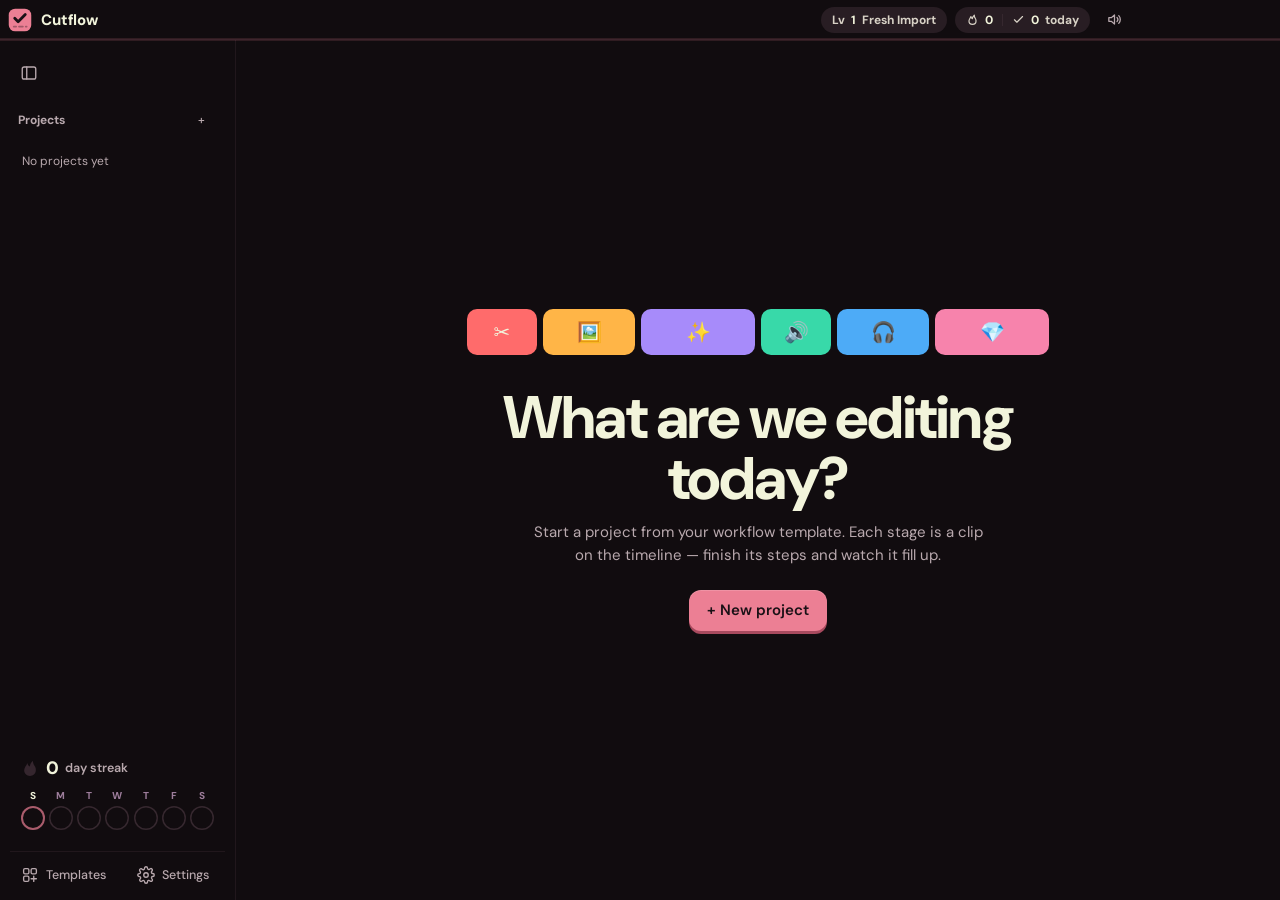
==== app/index.html @ 3b1a8acf "Cutflow web 0.12.0" ====
<!doctype html>
<html lang="en">
<head>
<meta charset="utf-8">
<meta name="viewport" content="width=device-width, initial-scale=1, viewport-fit=cover">
<title>Cutflow</title>
<!-- the web version (Add to Home Screen); harmless in the desktop app -->
<link rel="manifest" href="manifest.webmanifest">
<link rel="icon" type="image/png" href="icons/icon-192.png">
<link rel="apple-touch-icon" href="icons/apple-touch-icon.png">
<meta name="theme-color" content="#110c0f">
<meta name="mobile-web-app-capable" content="yes">
<meta name="apple-mobile-web-app-capable" content="yes">
<meta name="apple-mobile-web-app-status-bar-style" content="black-translucent">
<meta name="apple-mobile-web-app-title" content="Cutflow">
  <script type="module" crossorigin src="/app/assets/index-BPMOQAVR.js"></script>
  <link rel="stylesheet" crossorigin href="/app/assets/index--ABOQFDd.css">
</head>
<body class="ai-off">

<div id="app">
  <div id="xpTop" aria-hidden="true"><i id="lvlBar"></i></div>
  <div id="titlebar" data-tauri-drag-region>
    <button class="brand" id="brand" title="Home"><svg class="logo-svg" viewBox="0 0 64 64" aria-hidden="true"><rect x="2" y="2" width="60" height="60" rx="17" fill="#ec7f94"/><rect x="13" y="47" width="11" height="5" rx="2.5" fill="#1a1116" opacity=".35"/><rect x="27" y="47" width="15" height="5" rx="2.5" fill="#1a1116" opacity=".35"/><rect x="45" y="47" width="7" height="5" rx="2.5" fill="#1a1116" opacity=".35"/><path d="M18 27.5l9 9 19-19" fill="none" stroke="#1a1116" stroke-width="7.5" stroke-linecap="round" stroke-linejoin="round"/></svg><span class="brand-name">Cutflow</span></button>
    <div class="tb-stats" data-tauri-drag-region>
      <button class="ai-tag" id="aiTag" hidden></button>
      <button class="ai-start" id="aiStart" hidden title="Start Ollama on this computer"><svg class="gi" viewBox="0 0 24 24" aria-hidden="true"><path d="M7.5 5.5v13l10.5-6.5z"/></svg>Start</button>
      <button class="chip-stat" id="lvlChip" aria-haspopup="dialog" aria-expanded="false">Lv <b id="lvlNum">1</b> <span id="lvlName"></span></button>
      <button class="chip-stat" id="todayChip" aria-haspopup="dialog" aria-expanded="false" title="Your streak and today’s wins — click for the calendar"><span class="cs-i"><svg viewBox="0 0 24 24" aria-hidden="true"><path d="M12 21c-3.6 0-6.5-2.6-6.5-6.2 0-3.4 2.6-5.3 3.6-8.3.3 2.1 1.4 3.3 2.6 3.9.4-2.4 1.6-4.8 3.6-6.4-.2 3 1 4.9 2.2 6.6.9 1.3 1 2.6 1 4.2C18.5 18.4 15.6 21 12 21z"/></svg></span><b id="streakNum">0</b><span class="cs-sep"></span><span class="cs-i"><svg viewBox="0 0 24 24" aria-hidden="true"><path d="m4.5 12.5 4.5 4.5 10.5-10.5"/></svg></span><b id="todayNum">0</b> today</button>
      <button class="ghost iconbtn" id="soundBtn" title="Sound on/off"></button>
    </div>
    <div class="wc" hidden><button class="wc-b" data-wc="min" title="Minimize"><svg viewBox="0 0 10 10"><path d="M1 5h8"/></svg></button><button class="wc-b" data-wc="max" title="Maximize"><svg viewBox="0 0 10 10"><rect x="1.5" y="1.5" width="7" height="7"/></svg></button><button class="wc-b close" data-wc="close" title="Close"><svg viewBox="0 0 10 10"><path d="M1.5 1.5l7 7M8.5 1.5l-7 7"/></svg></button></div>
  </div>

  <div class="shell">
    <nav id="side">
      <div class="side-top">
        <button class="side-home" id="homeBtn" title="Home"><span class="si"><svg viewBox="0 0 24 24" aria-hidden="true"><path d="M3.5 10.5 12 3.5l8.5 7"/><path d="M5.5 9v10.5h13V9"/><path d="M10 19.5v-5.5h4v5.5"/></svg></span><span class="sl">Home</span></button>
        <button class="side-toggle" id="sideToggle" title="Collapse the sidebar (Ctrl+B)"><span class="si"><svg viewBox="0 0 24 24" aria-hidden="true"><rect x="3" y="4" width="18" height="16" rx="2.5"/><path d="M9 4v16"/></svg></span></button>
      </div>
      <div class="side-h"><span class="sl">Projects</span> <button class="ghost iconbtn" id="newProjBtn" title="New project (Ctrl+N)">+</button></div>
      <div id="projList"></div>
      <div id="streakBox"></div>
      <div class="side-foot">
        <button class="ghost" id="tplBtn" title="Templates"><span class="si"><svg viewBox="0 0 24 24" aria-hidden="true"><rect x="3.5" y="3.5" width="7" height="7" rx="1.8"/><rect x="13.5" y="3.5" width="7" height="7" rx="1.8"/><rect x="3.5" y="13.5" width="7" height="7" rx="1.8"/><path d="M17 13.5v7M13.5 17h7"/></svg></span><span class="sl">Templates</span></button>
        <button class="ghost" id="setBtn" title="Settings"><span class="si"><svg viewBox="0 0 24 24" aria-hidden="true"><circle cx="12" cy="12" r="3"/><path d="M19.4 15a1.6 1.6 0 0 0 .3 1.8l.1.1a2 2 0 1 1-2.8 2.8l-.1-.1a1.6 1.6 0 0 0-1.8-.3 1.6 1.6 0 0 0-1 1.5V21a2 2 0 1 1-4 0v-.1a1.6 1.6 0 0 0-1-1.5 1.6 1.6 0 0 0-1.8.3l-.1.1a2 2 0 1 1-2.8-2.8l.1-.1a1.6 1.6 0 0 0 .3-1.8 1.6 1.6 0 0 0-1.5-1H3a2 2 0 1 1 0-4h.1a1.6 1.6 0 0 0 1.5-1 1.6 1.6 0 0 0-.3-1.8l-.1-.1a2 2 0 1 1 2.8-2.8l.1.1a1.6 1.6 0 0 0 1.8.3H9a1.6 1.6 0 0 0 1-1.5V3a2 2 0 1 1 4 0v.1a1.6 1.6 0 0 0 1 1.5 1.6 1.6 0 0 0 1.8-.3l.1-.1a2 2 0 1 1 2.8 2.8l-.1.1a1.6 1.6 0 0 0-.3 1.8V9a1.6 1.6 0 0 0 1.5 1H21a2 2 0 1 1 0 4h-.1a1.6 1.6 0 0 0-1.5 1z"/></svg></span><span class="sl">Settings</span></button>
      </div>
    </nav>

    <main id="main">
      <section id="welcome" hidden>
        <div class="welcome-clips" id="welcomeClips"></div>
        <h1>What are we editing today?</h1>
        <p>Start a project from your workflow template. Each stage is a clip on the timeline — finish its steps and watch it fill up.</p>
        <div><button class="primary big-done" id="welcomeNew">+ New project</button></div>
      </section>

      <section id="home" hidden></section>

      <section id="project" hidden>
        <div class="p-head">
          <button id="pEmoji" title="Change icon"></button>
          <div class="p-titles">
            <h1 id="pTitle" contenteditable="true" spellcheck="false" title="Click to rename"></h1>
            <button id="pClient" class="p-client" title="Client — click to change"></button>
          </div>
          <span class="p-pct" id="pPct"></span>
          <button class="deadline" id="pDeadline" title="Deadline — click to change" aria-haspopup="dialog"></button>
          <span class="spacer"></span>
          <button id="miniBtn" data-desktop title="Float a small always-on-top widget over your editor (Ctrl+Shift+M)"><svg class="gi" viewBox="0 0 24 24" aria-hidden="true"><rect x="3.5" y="8" width="12.5" height="12.5" rx="2.2"/><path d="M8 4h10a2 2 0 0 1 2 2v10"/></svg>Mini mode</button>
          <button id="headToggle" class="ghost iconbtn" title="Collapse the header (Ctrl+Shift+B)"><svg viewBox="0 0 24 24" aria-hidden="true"><path d="M6 15l6-6 6 6"/></svg></button>
          <button id="pMenuBtn" class="ghost iconbtn" title="Project options" aria-label="Project options" aria-haspopup="menu"><svg class="gi" viewBox="0 0 24 24" aria-hidden="true"><circle class="dot" cx="5.5" cy="12" r="1.6"/><circle class="dot" cx="12" cy="12" r="1.6"/><circle class="dot" cx="18.5" cy="12" r="1.6"/></svg></button>
        </div>

        <div class="track-wrap"><div class="track" id="track"></div></div>

        <div class="tabs">
          <button class="tab" data-view="pipeline">Pipeline</button>
          <button class="tab" data-view="revisions">Revisions <span class="badge" id="revBadge">0</span></button>
          <span class="tab-ink" id="tabInk"></span>
        </div>

        <div class="p-body">
          <div class="p-left" id="pLeft">
            <div id="pipelineView"></div>

            <!-- Revisions is its own page: the video + timeline card on the left (the #player card
                 from the right column joins it via CSS grid), the notes card on the right. -->
            <!-- Revisions page. Grid areas (styles.css): head / timeline / notes, and the #player card from the
                 right column joins on the left once a video is loaded. -->
            <div id="revisionsView" hidden>
              <div class="rv-empty card" id="revEmpty" hidden>
                <div class="big">🎯</div>
                <p data-i18n="revEmpty"><b>No revision notes yet.</b><br>When feedback arrives, load the review text — or drop the .txt anywhere on this window.</p>
                <div class="row" style="justify-content:center"><button class="primary" id="revEmptyLoad">Load a review</button><button class="ghost" data-act="video"><svg class="ico" viewBox="0 0 24 24" aria-hidden="true"><path d="M12 15.5V4M7.5 8.5 12 4l4.5 4.5"/><path d="M4.5 14.5v3.5a2 2 0 0 0 2 2h11a2 2 0 0 0 2-2v-3.5"/></svg> Load the video</button></div>
              </div>

                            <header class="rv-head" id="revHead">
                <button class="rv-pick" id="reviewSel" title="Switch between review rounds" aria-haspopup="menu"></button>
                <button class="ghost" id="loadReviewBtn"><svg class="ico" viewBox="0 0 24 24" aria-hidden="true"><path d="M12 15.5V4M7.5 8.5 12 4l4.5 4.5"/><path d="M4.5 14.5v3.5a2 2 0 0 0 2 2h11a2 2 0 0 0 2-2v-3.5"/></svg><span class="lbl">Load review</span></button>
                <button class="ghost" id="dataBtn" aria-haspopup="menu" title="Export"><svg class="ico ex-ico" viewBox="0 0 24 24" aria-hidden="true"><path d="M12 14V3.5M8 7.5l4-4 4 4"/><path d="M8.5 10.5h-2a2 2 0 0 0-2 2v6a2 2 0 0 0 2 2h11a2 2 0 0 0 2-2v-6a2 2 0 0 0-2-2h-2"/></svg><span class="lbl">Export</span> <svg class="chev" viewBox="0 0 12 8" aria-hidden="true"><path d="M1 1.5l5 5 5-5"/></svg></button>
                <span class="spacer"></span>
                <div id="catProgress"></div>
                <span id="progText"></span>
                <button class="pr-chip" id="prChip" hidden></button>
                <button class="ghost" id="revVideoBtn" data-act="video" data-desktop title="Load video"><svg class="ico" viewBox="0 0 24 24" aria-hidden="true"><rect x="3.5" y="5.5" width="17" height="13" rx="2.5"/><path d="M10.5 9.5v5l4-2.5z"/></svg><span class="lbl">Load video</span></button>
              </header>

              <section class="rev-tl" id="revTl">
                <div class="timeline" id="timeline"><div class="tl-inner" id="tlInner"></div></div>
                <div class="row rangebar">
                  <span class="rb-label">IN</span><input id="inInput" class="tc" placeholder="start" title="In point — press I while watching, or type mm:ss">
                  <span class="rb-label">OUT</span><input id="outInput" class="tc" placeholder="end" title="Out point — press O while watching, or type mm:ss">
                  <span id="rangeStats"></span>
                  <button id="playRange" class="ghost"><svg class="gi" viewBox="0 0 24 24" aria-hidden="true"><path d="M7.5 5.5v13l10.5-6.5z"/></svg>Play In to Out</button>
                  <button id="copyRange" class="ghost">Copy section</button>
                  <button id="clearRange" class="ghost"><svg class="gi" viewBox="0 0 24 24" aria-hidden="true"><path d="M6.5 6.5l11 11M17.5 6.5l-11 11"/></svg>Clear</button>
                  <span class="spacer"></span><span id="videoTotal"></span>
                </div>
              </section>

              <section class="rev-notes" id="revMain">
                <div class="row toolbar">
                  <button class="ghost iconbtn" id="qBtn" title="Search (/)"><svg class="ico" viewBox="0 0 24 24" aria-hidden="true"><circle cx="11" cy="11" r="6.5"/><path d="M16 16l4.5 4.5"/></svg></button><input id="q" type="search" placeholder="Search   /" autocomplete="off">
                  <div class="seg" id="status"><button data-v="all">All</button><button data-v="todo">To do</button><button data-v="done">Done</button></div>
                  <div class="chip-scroll"><div class="row" id="catChips"></div><div class="row" id="tagChips"></div></div>
                  <button class="ghost iconbtn" id="filterBtn" title="Filter by category or tag" aria-haspopup="menu"><svg class="ico" viewBox="0 0 24 24" aria-hidden="true"><path d="M4 5.5h16l-6 7.5v5.5l-4 1.5v-7z"/></svg><span class="fb-n" hidden></span></button>
                  <button id="clearFilters" class="ghost" hidden>Clear filters</button>
                  <span class="spacer"></span>
                  <label class="toggle" title="Show all-caps notes in sentence case (the saved text is not changed)" aria-label="Show all-caps notes in sentence case (the saved text is not changed)"><input type="checkbox" id="readable"> Aa</label>
                  <button class="ghost iconbtn" id="revKeys" title="Keyboard: j / k move · x done · Enter play · e edit · m comment · n new note · / search · I / O mark In and Out · Shift+X clear">?</button>
                  <button id="addBtn" class="primary" title="New note (n) — at the video's current moment">+<span class="lbl"> Note</span></button>
                </div>
                <div id="list"></div>
              </section>
            </div>
          </div>

          <div class="split" id="split" role="separator" aria-orientation="vertical" title="Drag to resize · double-click to reset"></div>

          <aside class="p-right">
            <div class="card focus-card" id="focusCard">
              <div class="now" id="nowCard"></div>
              <div class="timer" id="timerCard">
                <div class="t-ring">
                  <svg viewBox="0 0 120 120"><circle class="bg" cx="60" cy="60" r="50"/><circle class="fg" id="tArc" cx="60" cy="60" r="50"/></svg>
                </div>
                <div class="t-info"><span id="tNum">25:00</span><small id="tLabel">Focus sprint</small></div>
                <button id="tGo"><svg class="gi" viewBox="0 0 24 24" aria-hidden="true"><path d="M7.5 5.5v13l10.5-6.5z"/></svg>Start</button>
                <button class="ghost iconbtn" id="tReset" title="Stop and reset" aria-label="Stop and reset"><svg class="gi" viewBox="0 0 24 24" aria-hidden="true"><path d="M4.5 12a7.5 7.5 0 1 0 2.2-5.3"/><path d="M4.5 4.5v4h4"/></svg></button>
                <div class="presets" id="tPresets"></div>
              </div>
            </div>

            <div class="card" id="player" data-desktop>
              <div class="player-empty" id="playerEmpty">
                <div class="big upl"><svg class="ico" viewBox="0 0 24 24" aria-hidden="true"><path d="M12 15.5V4M7.5 8.5 12 4l4.5 4.5"/><path d="M4.5 14.5v3.5a2 2 0 0 0 2 2h11a2 2 0 0 0 2-2v-3.5"/></svg></div>
                <div style="margin:4px 0 10px">Load this project's video to jump to timestamps and add notes while watching.</div>
                <button id="videoBtn">Load video</button>
              </div>
              <video id="video" controls preload="metadata" hidden></video>
              <iframe id="driveFrame" hidden allow="autoplay; fullscreen"></iframe>
              <div id="playerStatus"></div>
              <div class="row" id="playerBar" hidden style="margin-top:8px">
                <span id="curTime">00:00</span>
                <span class="muted small" id="videoName" style="overflow:hidden;text-overflow:ellipsis;white-space:nowrap;max-width:40%"></span>
                <span class="spacer"></span>
                
                <button id="videoMenu" class="ghost iconbtn" title="Change or close video" aria-label="Change or close video"><svg class="gi" viewBox="0 0 24 24" aria-hidden="true"><circle class="dot" cx="5.5" cy="12" r="1.6"/><circle class="dot" cx="12" cy="12" r="1.6"/><circle class="dot" cx="18.5" cy="12" r="1.6"/></svg></button>
              </div>
            </div>

            <div class="card parking">
              <div class="card-h" title="Park a stray idea here, then get back to work">🅿️ Parking lot</div>
              <textarea id="parking" placeholder="Park a stray idea here — that transition, the sound to find later…"></textarea>
            </div>
          </aside>
        </div>
      </section>
    </main>
  </div>

  <!-- phones: the main places sit under the thumb -->
  <nav id="phoneNav" aria-label="Main">
    <button id="phoneHome"><svg viewBox="0 0 24 24" aria-hidden="true"><path d="M3.5 10.5 12 3.5l8.5 7"/><path d="M5.5 9v10.5h13V9"/><path d="M10 19.5v-5.5h4v5.5"/></svg><span>Home</span></button>
    <button id="phoneProjects" aria-expanded="false"><svg viewBox="0 0 24 24" aria-hidden="true"><path d="M3.5 7.5a2 2 0 0 1 2-2h4l2 2h7a2 2 0 0 1 2 2v8a2 2 0 0 1-2 2h-13a2 2 0 0 1-2-2z"/></svg><span>Projects</span></button>
    <button id="phoneNew" title="New project"><svg viewBox="0 0 24 24" aria-hidden="true"><path d="M12 5v14M5 12h14"/></svg></button>
    <button id="phoneTpl"><svg viewBox="0 0 24 24" aria-hidden="true"><rect x="3.5" y="3.5" width="7" height="7" rx="1.8"/><rect x="13.5" y="3.5" width="7" height="7" rx="1.8"/><rect x="3.5" y="13.5" width="7" height="7" rx="1.8"/><path d="M17 13.5v7M13.5 17h7"/></svg><span>Templates</span></button>
    <button id="phoneSettings"><svg viewBox="0 0 24 24" aria-hidden="true"><circle cx="12" cy="12" r="3"/><path d="M12 2.5v3M12 18.5v3M4.6 4.6l2.1 2.1M17.3 17.3l2.1 2.1M2.5 12h3M18.5 12h3M4.6 19.4l2.1-2.1M17.3 6.7l2.1-2.1"/></svg><span>Settings</span></button>
  </nav>
</div>

<!-- floating widget -->
<div id="mini">
  <div class="mini-bar" data-tauri-drag-region><span id="miniStage" data-tauri-drag-region></span><div class="wc" hidden><button class="wc-b" data-wc="min" title="Minimize"><svg viewBox="0 0 10 10"><path d="M1 5h8"/></svg></button><button class="wc-b close" data-wc="close" title="Close"><svg viewBox="0 0 10 10"><path d="M1.5 1.5l7 7M8.5 1.5l-7 7"/></svg></button></div></div>
  <div class="mini-body">
    <div class="mini-task" id="miniTask"></div>
    <div class="mini-prog" id="miniProg"></div>
    <div class="row">
      <button class="primary" id="miniDone"><svg class="gi" viewBox="0 0 24 24" aria-hidden="true"><path d="M5 12.5l4.5 4.5L19 7.5"/></svg>Done</button>
      <button id="miniTimer"><svg class="gi" viewBox="0 0 24 24" aria-hidden="true"><path d="M7.5 5.5v13l10.5-6.5z"/></svg>25:00</button>
      <span class="spacer"></span>
      <button class="ghost iconbtn" id="miniNext" title="Show another step" aria-label="Show another step"><svg class="gi" viewBox="0 0 24 24" aria-hidden="true"><path d="M19.5 12a7.5 7.5 0 1 1-2.2-5.3"/><path d="M19.5 4.5v4h-4"/></svg></button>
      <button class="ghost iconbtn" id="miniExpand" title="Back to the full window" aria-label="Back to the full window"><svg class="gi" viewBox="0 0 24 24" aria-hidden="true"><path d="M14 4.5h5.5V10M10 19.5H4.5V14M19.5 4.5l-6 6M4.5 19.5l6-6"/></svg></button>
    </div>
  </div>
</div>

<canvas id="fx"></canvas>
<div id="toasts"></div>
<div id="celebrate" hidden><div class="cel-card"><div class="cel-emoji"></div><div class="cel-title"></div><div class="cel-sub"></div></div></div>

<!-- "are you sure?" (ui/confirm.ts) -->
<dialog id="confirmDlg" style="width:min(440px,94vw)">
  <h2 id="cfTitle"></h2>
  <p id="cfBody"></p>
  <div class="row cf-btns"><span class="spacer"></span><button class="ghost" id="cfCancel">Cancel</button><button id="cfOk"></button></div>
</dialog>

<!-- new project -->
<dialog id="newDlg">
  <form method="dialog" id="newForm">
    <h2>New project</h2>
    <div class="row" style="align-items:flex-end;flex-wrap:nowrap;margin-bottom:6px">
      <button type="button" id="newEmoji" style="font-size:26px;width:54px;height:46px;justify-content:center;padding:0">🎬</button>
      <label class="field" style="flex:1;margin:0">Name<input name="title" placeholder="e.g. Lucky ep. 4" autocomplete="off" required></label>
      <label class="field" style="margin:0">Deadline (optional)<input name="deadline" type="date"></label>
    </div>
    <label class="field" style="margin:10px 0 0">Client (optional)<input name="client" list="clientList" placeholder="Who is this for? Projects are grouped by client" autocomplete="off"></label>
    <div class="row" style="margin:20px 0 8px"><h3 style="margin:0">Start from a template</h3><span class="spacer"></span><button type="button" class="ai-btn small" id="newAi">✨ Draft with AI</button></div>
    <div class="tpl-pick" id="newTpls"></div>
    <div class="dlg-actions">
      <button value="cancel" formnovalidate>Cancel</button>
      <button value="ok" class="primary">Create project</button>
    </div>
  </form>
</dialog>

<!-- emoji picker -->
<dialog id="emojiDlg" style="width:min(420px,94vw)">
  <h2>Pick an icon</h2>
  <div class="emoji-grid" id="emojiGrid"></div>
</dialog>

<!-- stage editor (project pipeline or template) -->
<dialog id="stagesDlg" style="width:min(760px,96vw)">
  <h2 id="seTitle">Edit pipeline</h2>
  <label class="field" id="seNameWrap">Template name<input id="seName" autocomplete="off"></label>
  <p class="muted small" data-i18n="seHelp">One step per line. <b>Review categories</b> link revision notes to a stage (e.g. <i>Animation</i> notes show up under Animations).</p>
  <div class="se-list" id="seList"></div>
  <div class="dlg-actions">
    <button id="seAdd">+ Add stage</button>
    <span class="spacer"></span>
    <button id="seCancel">Cancel</button>
    <button id="seSave" class="primary">Save</button>
  </div>
</dialog>

<!-- templates -->
<dialog id="tplDlg">
  <h2>Templates</h2>
  <p class="muted">Your workflow as reusable stages. New projects start from one of these.</p>
  <div id="tplList"></div>
  <div class="dlg-actions">
    <button id="tplNew">+ New template</button>
    <button id="tplAi" class="ai-btn">✨ Draft with AI</button>
    <span class="spacer"></span>
    <button id="tplClose" class="primary">Done</button>
  </div>
</dialog>

<!-- settings -->
<dialog id="setDlg">
  <div class="set-top"><h2><span class="si"><svg viewBox="0 0 24 24" aria-hidden="true"><circle cx="12" cy="12" r="3"/><path d="M19.4 15a1.6 1.6 0 0 0 .3 1.8l.1.1a2 2 0 1 1-2.8 2.8l-.1-.1a1.6 1.6 0 0 0-1.8-.3 1.6 1.6 0 0 0-1 1.5V21a2 2 0 1 1-4 0v-.1a1.6 1.6 0 0 0-1-1.5 1.6 1.6 0 0 0-1.8.3l-.1.1a2 2 0 1 1-2.8-2.8l.1-.1a1.6 1.6 0 0 0 .3-1.8 1.6 1.6 0 0 0-1.5-1H3a2 2 0 1 1 0-4h.1a1.6 1.6 0 0 0 1.5-1 1.6 1.6 0 0 0-.3-1.8l-.1-.1a2 2 0 1 1 2.8-2.8l.1.1a1.6 1.6 0 0 0 1.8.3H9a1.6 1.6 0 0 0 1-1.5V3a2 2 0 1 1 4 0v.1a1.6 1.6 0 0 0 1 1.5 1.6 1.6 0 0 0 1.8-.3l.1-.1a2 2 0 1 1 2.8 2.8l-.1.1a1.6 1.6 0 0 0-.3 1.8V9a1.6 1.6 0 0 0 1.5 1H21a2 2 0 1 1 0 4h-.1a1.6 1.6 0 0 0-1.5 1z"/></svg></span>Settings</h2><input id="setSearch" type="search" placeholder="Search settings" autocomplete="off" spellcheck="false"></div>

  <div class="set-cols">
  <div class="set-col">
  <section class="set-sec">
    <h3>Language</h3>
    <div class="set-card">
      <div class="set-row"><span class="set-i"><svg viewBox="0 0 24 24" aria-hidden="true"><circle cx="12" cy="12" r="9"/><path d="M3 12h18M12 3c2.5 2.7 3.8 5.7 3.8 9s-1.3 6.3-3.8 9c-2.5-2.7-3.8-5.7-3.8-9S9.5 5.7 12 3z"/></svg></span><div class="lbl"><b>Language</b><span>Automatic follows this computer</span></div>
        <div class="seg" id="sLang"><button data-v="auto">Automatic</button><button data-v="en" data-no-i18n>English</button><button data-v="pt" data-no-i18n>Português</button></div></div>
      <div class="set-row" id="sAddrRow"><span class="set-i"><svg viewBox="0 0 24 24" aria-hidden="true"><circle cx="12" cy="8" r="3.5"/><path d="M5 20c.8-3.6 3.6-5.5 7-5.5s6.2 1.9 7 5.5"/></svg></span><div class="lbl"><b>How Cutflow talks to you</b><span>Words like “ready” and “welcome”</span></div>
        <div class="seg" id="sAddr"><button data-v="m">He</button><button data-v="f">She</button><button data-v="n">Neutral</button></div></div>
    </div>
  </section>

  <section class="set-sec">
    <h3>Sound and celebrations</h3>
    <div class="set-card">
      <div class="set-row"><span class="set-i"><svg viewBox="0 0 24 24" aria-hidden="true"><path d="M11 5 6 9H3v6h3l5 4z"/><path d="M15.5 8.5a5 5 0 0 1 0 7M18.5 5.5a9 9 0 0 1 0 13"/></svg></span><div class="lbl"><b>Sounds</b><span>Pops, chimes and the timer bell</span></div><input type="checkbox" class="switch" id="sSound"></div>
      <div class="set-row"><span class="set-i"><svg viewBox="0 0 24 24" aria-hidden="true"><path d="M4 21v-7M4 10V3M12 21v-9M12 8V3M20 21v-5M20 12V3M1 14h6M9 8h6M17 16h6"/></svg></span><div class="lbl"><b>Volume</b></div><input type="range" id="sVol" min="0" max="1" step="0.05"></div>
      <div class="set-row"><span class="set-i"><svg viewBox="0 0 24 24" aria-hidden="true"><path d="M4 20 9 6l9 9z"/><path d="M13 3.5v2M20.5 11h-2M17.8 6.2l-1.4 1.4M19.5 3.5l.01 0M21 15.5l.01 0M10.5 2.5l.01 0"/></svg></span><div class="lbl"><b>Celebrations</b><span>How much confetti and screen shake</span></div>
        <div class="seg" id="sParty"><button data-v="calm">Calm</button><button data-v="lively">Lively</button><button data-v="party">Party</button></div></div>
    </div>
  </section>

  <section class="set-sec">
    <h3>Focus timer</h3>
    <div class="set-card">
      <div class="set-row"><span class="set-i"><svg viewBox="0 0 24 24" aria-hidden="true"><circle cx="12" cy="12" r="9"/><circle cx="12" cy="12" r="5"/><circle cx="12" cy="12" r="1.2"/></svg></span><div class="lbl"><b>Focus sprint</b><span>Default length of a sprint</span></div><label class="num"><input type="number" id="sSprint" min="1" max="180"> min</label></div>
      <div class="set-row"><span class="set-i"><svg viewBox="0 0 24 24" aria-hidden="true"><path d="M17 9h1a3.5 3.5 0 0 1 0 7h-1"/><path d="M3 9h14v7a5 5 0 0 1-5 5H8a5 5 0 0 1-5-5z"/><path d="M7 2.5v3M10.5 2.5v3M14 2.5v3"/></svg></span><div class="lbl"><b>Break</b><span>Default length of a break</span></div><label class="num"><input type="number" id="sBrk" min="1" max="60"> min</label></div>
      <div class="set-row"><span class="set-i"><svg viewBox="0 0 24 24" aria-hidden="true"><circle cx="12" cy="13" r="8"/><path d="M12 9v4l2.5 2M9.5 2.5h5M19 6l1.5-1.5"/></svg></span><div class="lbl"><b>Ticking at the end</b><span>Soft tick in the last 10 seconds</span></div><input type="checkbox" class="switch" id="sTick"></div>
    </div>
  </section>

  <section class="set-sec">
    <h3>Your data</h3>
    <div class="set-card">
      <div class="set-row" data-desktop><span class="set-i"><svg viewBox="0 0 24 24" aria-hidden="true"><path d="M3 7.5a2 2 0 0 1 2-2h4l2 2h8a2 2 0 0 1 2 2v8a2 2 0 0 1-2 2H5a2 2 0 0 1-2-2z"/><path d="M9 13.5l2 2 4-4"/></svg></span><div class="lbl"><b>Saved automatically</b><span>On this computer, with a daily backup of the last 14 days</span></div><button class="ghost" id="sFolder">Open folder</button></div>
      <div class="set-row" data-web><span class="set-i"><svg viewBox="0 0 24 24" aria-hidden="true"><path d="M3 7.5a2 2 0 0 1 2-2h4l2 2h8a2 2 0 0 1 2 2v8a2 2 0 0 1-2 2H5a2 2 0 0 1-2-2z"/><path d="M9 13.5l2 2 4-4"/></svg></span><div class="lbl"><b>Saved in this browser</b><span>Sign in to your Cutflow account to keep a copy and use it on your other devices</span></div></div>
      <div class="set-row" id="accountRow" hidden></div>
      <div class="set-row" id="driveRow" hidden></div>
      <div class="set-row"><span class="set-i"><svg viewBox="0 0 24 24" aria-hidden="true"><rect x="3" y="4" width="18" height="5" rx="1.2"/><path d="M5 9v9.5a1.5 1.5 0 0 0 1.5 1.5h11a1.5 1.5 0 0 0 1.5-1.5V9M10 13h4"/></svg></span><div class="lbl"><b>Full backup</b><span>One file with every project, to keep or move to another PC</span></div>
        <div class="row" style="flex-wrap:nowrap"><button class="ghost" id="sExport">Download</button><label class="btn ghost">Restore…<input type="file" id="sImport" accept=".json,application/json" hidden></label></div></div>
    </div>
  </section>

  <section class="set-sec" id="prSet" hidden>
    <h3>Premiere Pro</h3>
    <div class="set-card">
      <div class="set-row"><span class="set-i"><svg viewBox="0 0 24 24" aria-hidden="true"><rect x="3" y="4" width="18" height="16" rx="3"/><path d="M8 16V8.5h2.5a2.2 2.2 0 0 1 0 4.4H8M14 16v-4.5M14 13c.4-1.2 1.4-1.8 2.8-1.6"/></svg></span><div class="lbl"><b>Markers sync</b><span id="prStatus">Revision notes become sequence markers, both ways</span></div><button id="prInstall">Install panel</button></div>
    </div>
  </section>

  <section class="set-sec" id="updRow" hidden>
    <h3>Updates</h3>
    <div class="set-card">
      <div class="set-row"><span class="set-i"><svg viewBox="0 0 24 24" aria-hidden="true"><path d="M20.5 12a8.5 8.5 0 0 1-14.7 5.8L3.5 15.5M3.5 12a8.5 8.5 0 0 1 14.7-5.8l2.3 2.3"/><path d="M20.5 3.5v5h-5M3.5 20.5v-5h5"/></svg></span><div class="lbl"><b>Cutflow <span id="appVersion"></span></b><span id="updStatus">Updates install automatically when you restart.</span></div><button id="updCheck">Check now</button></div>
    </div>
  </section>

  </div>
  <div class="set-col">
  <section class="set-sec" data-desktop>   <!-- local AI needs Ollama on this computer: not on the web version -->
    <h3 id="aiSetHead">AI helper</h3>
    <div class="set-card">
      <div class="set-row ai-intro"><span class="set-i"><svg viewBox="0 0 24 24" aria-hidden="true"><path d="M12 3.5l1.9 4.8 4.8 1.9-4.8 1.9L12 16.9l-1.9-4.8-4.8-1.9 4.8-1.9z"/><path d="M19 15.5l.7 1.8 1.8.7-1.8.7-.7 1.8-.7-1.8-1.8-.7 1.8-.7z"/></svg></span><div class="lbl"><b>Runs on this computer</b><span data-i18n="aiIntro">Drafts templates, reworks a stage’s steps and tidies messy reviews. Uses <b>Ollama</b>, a free app — nothing leaves your PC.</span></div></div>
      <div class="ai-status" id="aiStatus"><span class="ai-dot"></span><span id="aiStatusText">Checking…</span><span class="spacer"></span><button class="ghost" id="aiRecheck"><svg class="gi" viewBox="0 0 24 24" aria-hidden="true"><path d="M19.5 12a7.5 7.5 0 1 1-2.2-5.3"/><path d="M19.5 4.5v4h-4"/></svg>Check again</button></div>
      <div id="aiNoServer" hidden class="ai-steps">
        <p class="small" data-i18n="aiInstall">Install Ollama, open it, then press <b>Check again</b>. The ✨ buttons appear once it’s running.</p>
        <button id="aiGetOllama">Get Ollama (free) ↗</button>
        <button class="primary" id="aiStartSet" hidden><svg class="gi" viewBox="0 0 24 24" aria-hidden="true"><path d="M7.5 5.5v13l10.5-6.5z"/></svg>Start Ollama</button>
      </div>
      <div id="aiModels" hidden>
        <div class="set-row"><span class="set-i"><svg viewBox="0 0 24 24" aria-hidden="true"><rect x="6" y="6" width="12" height="12" rx="2.5"/><path d="M9.5 2.5v3.5M14.5 2.5v3.5M9.5 18v3.5M14.5 18v3.5M2.5 9.5H6M2.5 14.5H6M18 9.5h3.5M18 14.5h3.5"/></svg></span><div class="lbl"><b>Model</b><span>The AI “brain” Cutflow uses</span></div><select id="aiModel"></select></div>
        <div class="set-row"><span class="set-i"><svg viewBox="0 0 24 24" aria-hidden="true"><circle cx="12" cy="13" r="8"/><path d="M12 9v4l2.5 2.5M9.5 2.5h5"/></svg></span><div class="lbl"><b>Free memory after</b><span>How long the model stays loaded once the AI is done. Shorter keeps your PC fast for editing</span></div><select id="aiKeep"><option value="0">Right away</option><option value="1">1 minute</option><option value="5">5 minutes</option><option value="15">15 minutes</option><option value="60">1 hour</option></select></div>
        <div class="ai-recs" id="aiRecs"></div>
        <div id="aiCustomWrap">
          <div class="row" style="flex-wrap:nowrap"><input id="aiCustom" placeholder="Download another model by name, e.g. gemma3:4b" autocomplete="off" spellcheck="false" style="flex:1"><button id="aiCustomPull">⬇ Download</button></div>
          <div class="small muted" style="margin:4px 0 2px">Browse all models at <button class="linkish" id="aiBrowse">ollama.com/library ↗</button> — smaller ones (2–8B) suit this best.</div>
        </div>
        <div class="ai-pull" id="aiPull" hidden><div class="ai-pull-bar"><i id="aiPullBar"></i></div><span class="small" id="aiPullText"></span><button class="ghost" id="aiPullCancel">Cancel</button></div>
      </div>
      <details class="ai-adv"><summary class="small muted">Use a different AI server</summary>
        <div class="set-row"><span class="set-i"><svg viewBox="0 0 24 24" aria-hidden="true"><path d="M9 2.5V7M15 2.5V7M6 7h12v4a6 6 0 0 1-12 0zM12 17v4.5"/></svg></span><div class="lbl"><b>Server type</b></div><div class="seg" id="aiProvider"><button data-v="ollama">Ollama</button><button data-v="openai">Other server</button></div></div>
        <label class="field">Server address<input id="aiUrl" autocomplete="off" placeholder="http://localhost:11434"></label>
      </details>
    </div>
  </section>

  </div>
  </div>
  <div class="dlg-actions"><button id="setClose" class="primary" autofocus>Done</button></div>
</dialog>

<!-- add / edit revision note -->
<dialog id="editDlg">
  <form method="dialog" id="editForm">
    <h2 id="editTitle">Add note</h2>
    <div class="grid2">
      <label class="field">Start (mm:ss)<input name="start" placeholder="02:43" autocomplete="off"></label>
      <label class="field">End (optional)<input name="end" placeholder="02:46" autocomplete="off"></label>
    </div>
    <div class="cats" id="editCats"></div>
    <label class="field">What to do<textarea name="text" rows="5"></textarea></label>
    <label class="field">Comments<textarea name="notes" rows="2" placeholder="Your own notes, progress, questions…"></textarea></label>
    <div class="err" id="editErr"></div>
    <div class="dlg-actions">
      <button value="cancel" formnovalidate>Cancel</button>
      <button value="save" class="primary">Save note</button>
    </div>
  </form>
</dialog>

<!-- load review -->
<dialog id="reviewDlg">
  <h2>Load a review</h2>
  <div class="drop">
    Drag a <b>.txt</b> file here, or <label class="linkish">choose a file<input type="file" id="reviewFile" accept=".txt,.md,text/plain" hidden></label>
    <div class="small" style="margin-top:4px">Format: <code>*ANIMATION* 01:03 TO 01:10 - TEXT</code></div>
  </div>
  <label class="field">…or paste the text here<textarea id="reviewText" rows="8" placeholder="*SOUND* 11:30 - ..."></textarea></label>
  <div class="row" style="margin:-4px 0 10px">
    <div class="small" id="reviewInfo"></div><span class="spacer"></span>
    <button class="ghost small" id="reviewRevert" hidden>↩ Back to the original</button>
    <button class="ai-btn small" id="reviewAi" title="Turn messy notes (WhatsApp, e-mail…) into the review format">✨ Tidy up with AI</button>
  </div>
  <label class="field">Round name<input id="reviewName" placeholder="e.g. Revision 2" autocomplete="off"></label>
  <div class="err" id="reviewErr"></div>
  <div class="dlg-actions">
    <button id="reviewCancel">Cancel</button>
    <span class="spacer"></span>
    <button id="reviewAppend">Add to current round</button>
    <button id="reviewNew" class="primary">Open as new round</button>
  </div>
</dialog>

<!-- load video -->
<dialog id="videoDlg">
  <h2>Load video</h2>
  <h3>From this computer (recommended)</h3>
  <p class="muted" data-i18n="videoHelp">The list follows the video: the current note lights up and clicking a timestamp jumps there. Google Drive files work through Google Drive for desktop — look in <b>G:\My Drive</b>. The file is remembered for this project.</p>
  <button id="pickVideo" class="primary">Choose video file…</button>
  <h3>Google Drive link</h3>
  <p class="muted">Synced only when shared as “Anyone with the link”; private files open in Google's player, which can't report the time.</p>
  <div class="row">
    <input id="driveUrl" placeholder="https://drive.google.com/file/d/…/view" style="flex:1" autocomplete="off">
    <button id="driveLoad">Load link</button>
  </div>
  <div class="err" id="driveErr"></div>
  <div class="dlg-actions">
    <button id="videoClose" class="danger" hidden>Close video</button>
    <span class="spacer"></span>
    <button id="videoCancel">Cancel</button>
  </div>
</dialog>

<!-- export / manage revisions -->
<!-- AI helper -->
<dialog id="aiDlg" style="width:min(640px,96vw)">
  <h2 id="aiTitle">✨ AI helper</h2>
  <p class="muted" id="aiHint"></p>
  <div class="ai-chips" id="aiChips"></div>
  <label class="field" id="aiPromptWrap"><span id="aiPromptLabel">What do you want?</span><textarea id="aiPrompt" rows="3"></textarea></label>
  <div class="ai-think" id="aiThink" hidden>
    <div class="ai-orb">✨</div>
    <div style="flex:1;min-width:0"><b id="aiThinkMsg">Thinking…</b><div class="ai-shimmer"><i></i></div><span class="small muted" id="aiThinkSub"></span></div>
  </div>
  <div class="ai-preview" id="aiPreview" hidden></div>
  <div class="err" id="aiErr"></div>
  <div class="dlg-actions">
    <button id="aiCancel">Cancel</button>
    <span class="spacer"></span>
    <button id="aiGo">✨ Generate</button>
    <button id="aiApply" class="primary" hidden>Use this</button>
  </div>
</dialog>

<!-- project menu -->
<dialog id="pMenuDlg" style="width:min(420px,94vw)">
  <h2>Project</h2>
  <label class="field">Deadline<input type="date" id="pmDeadline"></label>
  <div style="display:grid;gap:8px">
    <button id="pmEdit">🛠️ Edit stages &amp; steps</button>
    <button id="pmSaveTpl">🧩 Save pipeline as a template</button>
    <button id="pmDup">📄 Duplicate project</button>
    <button id="pmDelete" class="danger">🗑️ Delete project</button>
  </div>
  <div class="dlg-actions"><button id="pmClose" class="primary">Done</button></div>
</dialog>

<!-- link a round to a Premiere sequence that already has markers -->
<dialog id="prLinkDlg" style="width:min(560px,96vw)">
  <h2>Markers already on <span id="prlSeq"></span></h2>
  <p class="small" id="prlInfo"></p>
  <div id="prlPick">
    <div class="row prl-head">
      <span class="small">Pick the markers that should become notes</span><span class="spacer"></span>
      <button class="ghost small" id="prlAll">All</button><button class="ghost small" id="prlNone">None</button>
    </div>
    <div class="prl-list" id="prlList"></div>
    <p class="small prl-count" id="prlCount"></p>
  </div>
  <div class="dlg-actions">
    <button id="prlCancel">Cancel</button>
    <span class="spacer"></span>
    <button id="prlLink" class="primary">Link</button>
  </div>
</dialog>

<datalist id="clientList"></datalist>
<!-- the whole UI: src/main.ts imports every part in order -->
</body>
</html>
---- app/assets/index--ABOQFDd.css ----
@font-face{font-family:DM Sans;font-style:normal;font-weight:100 1000;font-display:swap;src:url(/app/fonts/DMSans-latin.woff2)format("woff2");unicode-range:U+??,U+131,U+152-153,U+2BB-2BC,U+2C6,U+2DA,U+2DC,U+304,U+308,U+329,U+2000-206F,U+20AC,U+2122,U+2191,U+2193,U+2212,U+2215,U+FEFF,U+FFFD}@font-face{font-family:DM Sans;font-style:normal;font-weight:100 1000;font-display:swap;src:url(/app/fonts/DMSans-latin-ext.woff2)format("woff2");unicode-range:U+100-2BA,U+2BD-2C5,U+2C7-2CC,U+2CE-2D7,U+2DD-2FF,U+304,U+308,U+329,U+1D00-1DBF,U+1E00-1E9F,U+1EF2-1EFF,U+2020,U+20A0-20AB,U+20AD-20C4,U+2113,U+2C60-2C7F,U+A720-A7FF}:root{--sunk:#0c0809;--ink:#110c0f;--panel:#1a1317;--hover:#21171c;--raise:#281d23;--raise-hi:#35262e;--press:#060405;--divider:#21171c;--line:#36282f;--line-hi:#4a3740;--violet:#6a27e8;--pink:#ec7f94;--cream:#f2f4db;--mauve:#9d7d9b;--teal:#63a79c;--text:var(--cream);--text-2:#d8d2c6;--muted:#b9a9ae;--faint:var(--mauve);--on-color:#1a1324;--on-primary:#1a1116;--primary:var(--pink);--primary-press:#a84a5e;--primary-text:var(--pink);--xp:var(--pink);--xp-press:#b4566a;--accent:#b9a9ae;--accent-text:var(--text-2);--ok:var(--teal);--ok-2:#7fc4b8;--warn:#efbab8;--danger:var(--pink);--danger-text:#f4a7b5;--info:var(--teal);--range:var(--text-2);--quote:#ffd58a;--mark:#f783ac;--focus:color-mix(in srgb, var(--text) 45%, transparent);--glass-1:#ffffff0a;--glass-2:#ffffff14;--glass-3:#ffffff26;--scrim:#0a070fb3;--drop:#000a;--c-anim:#a78bfa;--c-som:#38d9a9;--c-arte:#ffb547;--c-other:#748ffc;--display:"DM Sans", "Segoe UI Variable Display", "Segoe UI", sans-serif;--ui:"DM Sans", "Segoe UI Variable Text", "Segoe UI", system-ui, sans-serif;--tb:40px;--lightningcss-light: ;--lightningcss-dark:initial;color-scheme:dark}*{box-sizing:border-box}[hidden]{display:none!important}html,body{background:var(--ink);height:100%;color:var(--text);font:14px/1.5 var(--ui);margin:0;overflow:hidden}body{-webkit-font-smoothing:antialiased}::selection{background:color-mix(in srgb, var(--accent) 33%, transparent)}::-webkit-scrollbar{width:10px;height:10px}::-webkit-scrollbar-thumb{background:var(--raise-hi);border:2px solid var(--ink);border-radius:10px}::-webkit-scrollbar-track{background:0 0}:focus-visible{outline:2px solid var(--primary-text);outline-offset:2px}button,.btn{font:inherit;color:var(--text);background:var(--raise);cursor:pointer;white-space:nowrap;box-shadow:0 3px 0 var(--press), inset 0 1px 0 var(--glass-1);border:0;border-radius:10px;align-items:center;gap:7px;padding:7px 13px;font-weight:600;transition:transform 60ms,box-shadow 60ms,background .15s,filter .15s;display:inline-flex}button:hover,.btn:hover{background:var(--raise-hi)}button:active,.btn:active{box-shadow:0 1px 0 var(--press);transform:translateY(2px)}button:disabled{opacity:.4;cursor:default;transform:none}button.primary{background:var(--primary);color:var(--on-primary);box-shadow:0 3px 0 var(--primary-press), inset 0 1px 0 var(--glass-3)}button.primary:hover{filter:brightness(1.12);background:var(--primary)}button.primary:active{box-shadow:0 1px 0 var(--primary-press)}button.ghost{box-shadow:none;color:var(--muted);background:0 0;padding:5px 9px;font-weight:500}button.ghost:hover{background:var(--raise);color:var(--text)}button.ghost:active{transform:none}button.linkish,label.linkish{box-shadow:none;color:var(--primary-text);text-underline-offset:3px;cursor:pointer;background:0 0;padding:0;font-weight:600;text-decoration:underline;display:inline}button.linkish:active{transform:none}.iconbtn{justify-content:center;width:32px;height:32px;padding:6px}.gi{fill:none;stroke:currentColor;stroke-width:2px;stroke-linecap:round;stroke-linejoin:round;flex:none;width:1.1em;height:1.1em}.gi .dot{fill:currentColor;stroke:none}.iconbtn>.gi{width:18px;height:18px}#tPresets button{gap:3px}#tPresets .gi{width:12px;height:12px}#project{--right-w:340px}@media (min-width:1600px){#project{--right-w:420px}}input,textarea,select{font:inherit;color:var(--text);background:var(--sunk);border:1px solid var(--line);border-radius:9px;padding:8px 11px}input:focus,textarea:focus,select:focus{outline:2px solid var(--focus);outline-offset:-1px;border-color:#0000}input[type=checkbox]{accent-color:var(--primary);width:16px;height:16px}input[type=range]{accent-color:var(--primary);padding:0}input[type=color]{cursor:pointer;border-radius:8px;width:34px;height:30px;padding:0}.row{flex-wrap:wrap;align-items:center;gap:8px;display:flex}.spacer{flex:1}.muted{color:var(--muted)}.small{font-size:12px}kbd{font:600 11px var(--ui);background:var(--raise);box-shadow:0 2px 0 var(--press);color:var(--text);border-radius:5px;padding:1px 6px}a{color:var(--primary-text)}#titlebar{height:var(--tb);-webkit-app-region:drag;-webkit-user-select:none;user-select:none;border-bottom:1px solid var(--divider);align-items:center;gap:14px;padding:0 150px 0 0;display:flex}#titlebar button,#titlebar .chip-stat{-webkit-app-region:no-drag}.tauri #titlebar,.tauri .mini-bar{padding-right:0}.tauri .tb-stats{margin-right:6px}.wc{align-self:stretch;margin-left:auto;display:flex}.tb-stats+.wc{margin-left:0}.wc-b{width:46px;height:100%;box-shadow:none;color:var(--muted);background:0 0;border-radius:0;justify-content:center;padding:0}.wc-b:hover{background:var(--glass-2);color:var(--text)}.wc-b:active{background:var(--glass-3);transform:none}.wc-b.close:hover{color:#fff;background:#e81123}.wc-b svg{fill:none;stroke:currentColor;stroke-width:1.1px;width:10px;height:10px}.mini-bar .wc-b{width:40px}.logo-mark{gap:2px;width:22px;height:14px;display:flex}.logo-mark i{border-radius:3px;flex:1}.tb-stats{align-items:center;gap:8px;margin-left:auto;display:flex}.chip-stat{background:var(--panel);color:var(--muted);border-radius:99px;align-items:center;gap:6px;padding:3px 10px;font-size:12px;font-weight:700;display:inline-flex}.chip-stat b{color:var(--text)}.lvl-bar{background:var(--sunk);border-radius:9px;width:70px;height:6px;overflow:hidden}.lvl-bar i{background:var(--xp);border-radius:9px;height:100%;transition:width .5s cubic-bezier(.3,1.5,.5,1);display:block}#app{flex-direction:column;display:flex;position:fixed;inset:0}#app.shake{animation:.35s shake}@keyframes shake{20%{transform:translate(var(--shake), 0)}40%{transform:translate(calc(var(--shake) * -1), 1px)}60%{transform:translate(calc(var(--shake) * .6), -1px)}80%{transform:translate(calc(var(--shake) * -.4), 0)}}.shell{flex:1;min-height:0;display:flex}#side{border-right:1px solid var(--divider);flex-direction:column;flex:none;gap:4px;width:236px;padding:14px 10px 10px;display:flex;overflow:hidden}.side-h{color:var(--muted);justify-content:space-between;align-items:center;padding:4px 8px 6px;font-size:12px;font-weight:700;display:flex}#projList{flex-direction:column;flex:1;gap:3px;min-height:60px;padding:0 2px;display:flex;overflow-y:auto}.pj{cursor:pointer;box-shadow:none;text-align:left;background:0 0;border-radius:12px;grid-template-columns:30px 1fr;align-items:center;gap:2px 8px;width:100%;padding:8px 9px;font-weight:600;display:grid}.pj:hover{background:var(--panel)}.pj:active{box-shadow:none;transform:none}.pj.on{background:var(--raise-hi);box-shadow:none}.pj-emo{text-align:center;grid-row:span 2;font-size:22px}.pj-name{text-overflow:ellipsis;white-space:nowrap;font-size:13.5px;overflow:hidden}.pj-clips{gap:2px;height:5px;display:flex}.pj-clips i{background:color-mix(in srgb, var(--c) 22%, transparent);border-radius:2px;flex:1;position:relative;overflow:hidden}.pj-clips i:after{content:"";width:var(--p);background:var(--c);position:absolute;inset:0}.pj.finished .pj-name:after{content:" 🏆"}.heat{padding:10px 8px 4px}.heat-h{color:var(--muted);justify-content:space-between;margin-bottom:6px;font-size:12px;font-weight:700;display:flex}.heat-cells{grid-template-columns:repeat(14,1fr);gap:3px;display:grid}.heat-cells i{aspect-ratio:1;background:var(--hover);border-radius:3px}.heat-cells i[data-l="1"]{background:color-mix(in srgb, var(--xp) 35%, var(--ink))}.heat-cells i[data-l="2"]{background:color-mix(in srgb, var(--xp) 60%, var(--ink))}.heat-cells i[data-l="3"]{background:color-mix(in srgb, var(--xp) 85%, var(--ink))}.heat-cells i[data-l="4"]{background:var(--xp);box-shadow:0 0 8px color-mix(in srgb, var(--xp) 53%, transparent)}.heat-cells i.today{outline:1.5px solid var(--text);outline-offset:1px}.side-foot{border-top:1px solid var(--divider);gap:4px;margin-top:6px;padding-top:8px;display:flex}.side-foot button{flex:1;justify-content:center;font-size:12.5px}#main{flex-direction:column;flex:1;min-width:0;display:flex;overflow:hidden}#welcome{text-align:center;flex:1;grid-template-columns:minmax(0,620px);place-content:center;gap:6px;padding:30px 20px;display:grid}#welcome h1{font:800 clamp(34px, 5vw, 60px)/1.02 var(--display);letter-spacing:-.03em;margin:0 0 6px}#welcome p{color:var(--muted);max-width:46ch;margin:0 auto 18px;font-size:15px}.welcome-clips{justify-content:center;gap:6px;margin-bottom:26px;display:flex}.welcome-clips span{background:var(--c);border-radius:10px;flex:0 auto;place-content:center;min-width:0;height:46px;font-size:20px;animation:.5s cubic-bezier(.3,1.6,.5,1) backwards clipIn;display:grid}@keyframes clipIn{0%{opacity:0;transform:translateY(20px)scaleX(.4)}}#project{flex-direction:column;flex:1;min-height:0;display:flex}.p-head{flex-wrap:wrap;align-items:center;gap:10px;padding:12px 22px 2px;display:flex}#pEmoji{box-shadow:none;background:0 0;padding:0 2px;font-size:28px;line-height:1}#pEmoji:hover{background:0 0;transform:rotate(-8deg)scale(1.08)}#pTitle{font:800 24px/1.1 var(--display);letter-spacing:-.02em;border-radius:8px;outline:none;min-width:60px;margin:0;padding:2px 6px}#pTitle:hover,#pTitle:focus{background:var(--panel)}.p-pct{font:800 15px var(--display);color:var(--muted)}.p-pct b{color:var(--text);font-size:20px}.deadline{background:var(--panel);color:var(--muted);border-radius:99px;padding:3px 10px;font-size:12px;font-weight:700}.deadline.soon{color:var(--warn);background:color-mix(in srgb, var(--warn) 10%, transparent)}.deadline.late{color:var(--danger-text);background:color-mix(in srgb, var(--danger) 12%, transparent)}.track-wrap{padding:6px 22px 2px}.track{background:var(--sunk);border:1px solid var(--divider);border-radius:14px;gap:4px;padding:17px 10px 10px;display:flex;position:relative;overflow:hidden}.track:before{content:"";background:repeating-linear-gradient(90deg, var(--raise-hi) 0 1px, transparent 1px 12px);opacity:.7;height:7px;position:absolute;top:5px;left:10px;right:10px}.clip{text-align:left;background:color-mix(in srgb, var(--c) 16%, var(--sunk));min-width:0;height:50px;box-shadow:inset 0 0 0 1px color-mix(in srgb, var(--c) 35%, transparent);border-radius:9px;flex-direction:column;flex:1 1 0;justify-content:space-between;gap:0;padding:6px 10px;font-weight:600;display:flex;position:relative;overflow:hidden}.clip:hover{background:color-mix(in srgb, var(--c) 24%, var(--sunk))}.clip:active{box-shadow:inset 0 0 0 1px color-mix(in srgb, var(--c) 35%, transparent);transform:translateY(1px)}.clip .fill{width:var(--p);background:linear-gradient(90deg, color-mix(in srgb, var(--c) 55%, transparent), color-mix(in srgb, var(--c) 80%, transparent));transition:width .6s cubic-bezier(.3,1.4,.5,1);position:absolute;top:0;bottom:0;left:0}.clip .fill:after{content:"";background:#fff8;width:2px;position:absolute;top:0;bottom:0;right:0}.clip[style*="--p:0%"] .fill:after,.clip.done .fill:after{display:none}.clip>span{text-overflow:ellipsis;white-space:nowrap;max-width:100%;display:block;position:relative;overflow:hidden}.clip .c-name{font:700 13px var(--display);color:#fff;text-shadow:0 1px 2px #0006}.clip .c-emo{margin-right:4px}.clip .c-sub{color:#fffc;font-variant-numeric:tabular-nums;font-size:11px}.clip.done{background:var(--c)}.clip.done .c-name,.clip.done .c-sub{color:var(--on-color);text-shadow:none}.clip.done .c-sub:before{content:"✓ ";font-weight:900}.clip.skipped{background:repeating-linear-gradient(135deg, var(--hover) 0 8px, var(--sunk) 8px 16px);box-shadow:inset 0 0 0 1px var(--raise-hi)}.clip.skipped .c-name{color:var(--faint);text-shadow:none;text-decoration:line-through}.clip.sel{box-shadow:inset 0 0 0 2px #fff, 0 0 0 3px color-mix(in srgb, var(--c) 40%, transparent)}.playhead{background:var(--xp);pointer-events:none;z-index:3;width:2px;height:13px;box-shadow:0 0 10px color-mix(in srgb, var(--xp) 60%, transparent);border-radius:2px;transition:left .6s cubic-bezier(.3,1.3,.5,1);position:absolute;top:4px}.playhead:before{content:"";border:7px solid #0000;border-top:9px solid var(--xp);border-bottom:0;position:absolute;top:-1px;left:-6px}.playhead.end{display:none}.tabs{border-bottom:1px solid var(--divider);gap:4px;padding:8px 22px 0;display:flex}.tab{box-shadow:none;color:var(--muted);background:0 0;border-radius:10px 10px 0 0;padding:7px 14px;font-weight:700;position:relative}.tab:hover{background:var(--panel);color:var(--text)}.tab:active{transform:none}.tab.on{color:var(--text);background:var(--panel)}.tabs{position:relative}.tab-ink{background:var(--primary-text);pointer-events:none;border-radius:3px;width:0;height:3px;transition:transform .32s cubic-bezier(.3,1.3,.5,1),width .32s cubic-bezier(.3,1.3,.5,1);position:absolute;bottom:-1px;left:0}.tab .badge{background:var(--raise-hi);color:var(--text);text-align:center;border-radius:99px;min-width:20px;padding:0 7px;font-size:11px;font-weight:800}.tab .badge.zero{background:var(--raise);color:var(--muted)}.p-body{grid-template-columns:minmax(0, 1fr) 10px var(--right-w,340px);flex:1;min-height:0;display:grid}.p-left{min-width:0;padding:14px 22px 32px;overflow-y:auto}#pipelineView{max-width:960px}.p-right{flex-direction:column;gap:12px;padding:14px 18px 24px 4px;display:flex;overflow-y:auto}@media (min-width:1081px){.p-right .parking{flex-direction:column;flex:auto;max-height:520px;display:flex}.p-right .parking textarea{resize:none;flex:1}}@media (max-width:1080px){.p-body{grid-template-columns:1fr}.p-right{order:-1;padding:0 22px 30px}.p-body{overflow-y:auto}.p-left,.p-right{overflow:visible}}@media (max-width:760px){#side{display:none}}.sp{--c:var(--accent)}.sp-head{align-items:center;gap:12px;margin-bottom:10px;display:flex}.sp-emo{filter:drop-shadow(0 4px 10px color-mix(in srgb, var(--c) 50%, transparent));font-size:30px;line-height:1}.sp-head h2{font:800 21px/1.15 var(--display);letter-spacing:-.02em;margin:0}.sp-meta{color:var(--muted);font-size:12.5px}.ring{--p:0;width:58px;height:58px;font:800 14px var(--display);background:radial-gradient(closest-side, var(--ink) 74%, transparent 75%), conic-gradient(var(--c) calc(var(--p) * 1%), var(--raise) 0);border-radius:50%;place-content:center;transition:--p .5s;display:grid}.tasks{flex-direction:column;gap:4px;margin:0;padding:0;list-style:none;display:flex}.task{background:var(--panel);border-radius:11px;align-items:center;gap:10px;padding:7px 8px 7px 10px;transition:background .2s,opacity .3s,transform .3s;display:flex;position:relative}.task:hover{background:var(--hover)}.task.done{opacity:.55}.task.done .t-text{text-decoration:line-through;-webkit-text-decoration-color:color-mix(in srgb, var(--c) 70%, transparent);text-decoration-color:color-mix(in srgb, var(--c) 70%, transparent);text-decoration-thickness:2px}.task.focus{box-shadow:inset 0 0 0 2px color-mix(in srgb, var(--xp) 70%, transparent)}.now-tag{color:var(--xp);flex:none;padding:0 6px;font-size:11px;font-weight:800}.task.just{animation:.5s cubic-bezier(.3,1.6,.5,1) justDone}@keyframes justDone{30%{background:color-mix(in srgb, var(--c) 30%, var(--panel));transform:scale(1.025)}}.t-text{overflow-wrap:anywhere;border-radius:6px;outline:none;flex:1;min-width:0;padding:1px 4px}.t-text[contenteditable=true]{background:var(--sunk);box-shadow:0 0 0 2px var(--focus)}.t-del{opacity:0}.task:hover .t-del{opacity:1}.tick{background:var(--sunk);width:28px;height:28px;box-shadow:inset 0 0 0 2.5px color-mix(in srgb, var(--c,var(--accent)) 65%, var(--line-hi)), 0 2px 0 var(--press);border-radius:9px;flex:none;justify-content:center;padding:0}.tick:hover{background:color-mix(in srgb, var(--c,var(--accent)) 18%, var(--sunk))}.tick:after{content:"";border-top:0;border-bottom:3px solid #0000;border-left:3px solid #0000;border-right:0;width:12px;height:6px;transition:transform .25s cubic-bezier(.3,2,.5,1);transform:translateY(-2px)rotate(-45deg)scale(.4)}.tick.on{background:var(--c,var(--accent));box-shadow:0 2px 0 var(--press)}.tick.on:after{border-color:var(--on-color);transform:translateY(-2px)rotate(-45deg)scale(1)}.tick.on.pop{animation:.35s cubic-bezier(.3,2,.5,1) tickPop}@keyframes tickPop{40%{transform:scale(1.35)rotate(-6deg)}}.addtask{align-items:center;gap:6px;margin-top:4px;display:flex}.addtask input{border:1.5px dashed var(--line);background:0 0;border-radius:11px;flex:1;padding:8px 12px}.addtask input:focus{border-style:solid}.sp-revs{background:color-mix(in srgb, var(--c) 10%, transparent);border-radius:12px;flex-wrap:wrap;align-items:center;gap:10px;margin-top:12px;padding:7px 8px 7px 12px;font-size:13px;display:flex}.sp-foot{flex-wrap:wrap;align-items:center;gap:8px;margin-top:12px;display:flex}.cleared{background:color-mix(in srgb, var(--c) 18%, transparent);font:700 15px var(--display);border-radius:12px;align-items:center;gap:10px;padding:10px 14px;display:flex}.card{background:var(--panel);border-radius:16px;padding:16px}.card-h{color:var(--muted);align-items:center;gap:8px;margin-bottom:10px;font-size:12.5px;font-weight:700;display:flex}.focus-card{background:linear-gradient(160deg, color-mix(in srgb, var(--c,var(--accent)) 28%, var(--panel)), var(--panel) 62%);box-shadow:inset 0 0 0 1px color-mix(in srgb, var(--c,var(--accent)) 32%, transparent);padding:0;overflow:hidden}.now{padding:14px 16px}.now .card-h{margin-bottom:6px}.now-text{font:750 18px/1.25 var(--display);letter-spacing:-.01em;overflow-wrap:anywhere;margin:0 0 12px}.big-done{border-radius:12px;padding:9px 18px;font-size:15px}.now-empty{color:var(--muted)}.timer{border-top:1px solid var(--glass-1);background:#0000001f;grid-template-columns:44px minmax(0,1fr) auto auto;grid-template-areas:"ring info go reset""presets presets presets presets";align-items:center;gap:8px 10px;padding:10px 12px 12px 16px;display:grid}.t-ring{grid-area:ring;width:44px;height:44px;position:relative}.t-ring svg{width:100%;height:100%;transform:rotate(-90deg)}.t-ring circle{fill:none;stroke-width:14px}.t-ring .bg{stroke:var(--sunk)}.t-ring .fg{stroke:var(--tc,var(--xp));stroke-linecap:round;transition:stroke-dashoffset .3s linear,stroke .3s}.t-info{flex-direction:column;grid-area:info;min-width:0;line-height:1.15;display:flex}#tNum{font:800 20px var(--display);font-variant-numeric:tabular-nums}#tLabel{color:var(--muted);white-space:nowrap;text-overflow:ellipsis;font-size:11.5px;font-weight:600;overflow:hidden}#tGo{grid-area:go}#tReset{grid-area:reset}.timer.running #tGo{background:var(--primary);color:var(--on-primary)}.timer.running .t-ring{filter:drop-shadow(0 0 8px color-mix(in srgb, var(--tc,var(--xp)) 50%, transparent))}.timer.brk{--tc:var(--info)}.presets{flex-wrap:wrap;grid-area:presets;align-items:center;gap:3px;display:flex}.presets button{box-shadow:none;color:var(--muted);background:0 0;padding:2px 8px;font-size:11.5px}.presets button:hover{background:var(--raise);color:var(--text)}.presets button.on{background:color-mix(in srgb, var(--primary) 22%, transparent);color:var(--primary-text)}#project:not(.rev-mode) #player{display:none}#player{padding:10px}#player video,#player iframe{background:#000;border:0;border-radius:10px;width:100%;display:block}#player iframe{aspect-ratio:16/9}#curTime{font:800 15px var(--display);font-variant-numeric:tabular-nums}#playerStatus{color:var(--muted);margin-top:6px;font-size:12px}#playerStatus:empty{display:none}.player-empty{text-align:center;color:var(--muted);padding:14px 8px 8px}.player-empty .big{font-size:30px}.parking{padding:12px 14px}.parking .card-h{margin-bottom:6px}.parking textarea{resize:vertical;background:var(--sunk);width:100%;min-height:160px;font-size:13px}#project.rev-mode #focusCard,#project.rev-mode .parking,#project.rev-mode:not(.has-video) #player{display:none}#project.rev-mode .p-body{grid-template:"head""tl""notes"minmax(0,1fr)/minmax(0,1fr);gap:10px;padding:12px 22px 16px}#project.rev-mode.has-video .p-body{grid-template-columns:var(--player-w,minmax(320px, 1fr)) 10px minmax(0, 1.2fr);grid-template-areas:"head head head""tl tl tl""player split notes";column-gap:0}#project.rev-mode .p-left,#project.rev-mode .p-right,#project.rev-mode #revisionsView{display:contents}#project.rev-mode #player{grid-area:player;align-self:start;padding:10px}#project.rev-mode #player video{object-fit:contain;max-height:54vh}.rv-head{flex-wrap:nowrap;grid-area:head;align-items:center;gap:12px;min-width:0;display:flex}.rv-head>button{flex:none}.rv-head #reviewSel{max-width:240px}.rv-head .rv-prog{flex:0 240px;min-width:140px;margin:0}.rv-head #catProgress{white-space:nowrap;flex-wrap:nowrap;flex:auto;min-width:0;margin:0;overflow:hidden;-webkit-mask-image:linear-gradient(90deg,#000 85%,#0000);mask-image:linear-gradient(90deg,#000 85%,#0000)}.rev-tl{background:var(--panel);border-radius:14px;grid-area:tl;padding:4px 12px 8px}.rev-tl .timeline{background:var(--sunk)}.rev-notes{background:var(--panel);border-radius:16px;flex-direction:column;grid-area:notes;min-height:0;padding:10px 12px 4px;display:flex}.rev-notes .toolbar{gap:6px;margin:0 0 4px}.rv-empty{text-align:center;color:var(--muted);grid-area:notes;align-self:start;padding:40px 20px}.rv-empty .big{margin-bottom:4px;font-size:40px}.item .text{max-width:96ch}#list{flex:1;min-height:0;margin:0 -8px 0 0;padding-right:6px;overflow-y:auto}@media (max-width:1080px){#project.rev-mode .p-body,#project.rev-mode.has-video .p-body{grid-template-rows:none;grid-template-columns:minmax(0,1fr);grid-template-areas:"head""tl""player""notes";overflow-y:auto}#list{overflow:visible}}.rv-top{flex-wrap:wrap;align-items:center;gap:6px;margin-bottom:10px;display:flex}#reviewSel{max-width:280px;font-weight:600}.rv-prog{align-items:center;gap:10px;margin-bottom:6px;display:flex}.rv-prog .bar{height:8px}.bar{background:var(--sunk);border-radius:99px;flex:1;height:10px;overflow:hidden}.bar>i{background:var(--text-2);border-radius:99px;width:0;height:100%;transition:width .5s cubic-bezier(.3,1.4,.5,1);display:block}#progText{font-variant-numeric:tabular-nums;white-space:nowrap;font-weight:700}#catProgress{color:var(--muted);flex-wrap:wrap;gap:14px;margin-bottom:4px;font-size:12px;display:flex}#catProgress b{font-weight:700}.timeline{background:var(--sunk);border:1px solid var(--divider);cursor:crosshair;-webkit-user-select:none;user-select:none;touch-action:none;border-radius:12px;padding:22px 10px 10px;position:relative}.tl-inner{min-height:10px;position:relative}.tl-tick{color:var(--faint);font-variant-numeric:tabular-nums;pointer-events:none;font-size:10px;position:absolute;top:-19px;transform:translate(-50%)}.tl-line{background:var(--raise);pointer-events:none;width:1px;position:absolute;top:-4px;bottom:0}.tl-mark{background:var(--c);cursor:pointer;border-radius:4px;min-width:5px;height:8px;transition:opacity .2s,transform .1s;position:absolute}.tl-mark:hover{z-index:2;transform:scaleY(1.6)}.tl-mark.dim{opacity:.08}.tl-mark.sel{outline-offset:1px;outline:2px solid #fff}.tl-head{background:var(--xp);pointer-events:none;z-index:5;border-radius:2px;width:2px;display:none;position:absolute;top:-8px;bottom:-4px}.timeline.seekable .tl-head{display:block}.tl-shade{background:var(--scrim);pointer-events:none;z-index:3;position:absolute;top:-22px;bottom:-10px}.tl-rng{background:color-mix(in srgb, var(--range) 7%, transparent);border:0 solid var(--range);pointer-events:none;z-index:3;position:absolute;top:-22px;bottom:-10px}.tl-rng.has-in{border-left-width:2px}.tl-rng.has-out{border-right-width:2px}.tl-handle{background:var(--range);cursor:ew-resize;z-index:4;width:12px;height:15px;position:absolute;top:-22px}.tl-handle.in{border-radius:0 4px 4px 0}.tl-handle.out{border-radius:4px 0 0 4px;transform:translate(-100%)}.rangebar{color:var(--muted);gap:6px;margin-top:8px;font-size:12px}.rangebar button{font-size:12px}.rb-label{color:var(--muted);background:var(--raise);border-radius:4px;padding:1px 6px;font-size:10px;font-weight:800}.tc{text-align:center;font-variant-numeric:tabular-nums;width:70px;padding:4px 6px;font-size:13px}.rangebar b{color:var(--text);font-variant-numeric:tabular-nums}.toolbar{gap:6px;margin:8px 0 0}.toolbar.chips{margin-top:6px}.toolbar.chips:has(#catChips:empty):has(#tagChips:empty) .toggle{margin-left:auto}#q{flex:1;min-width:140px}.seg{background:var(--sunk);border-radius:10px;gap:2px;padding:3px;display:inline-flex}.seg button{box-shadow:none;color:var(--muted);background:0 0;border-radius:8px;padding:4px 10px;font-size:12.5px}.seg button:active{transform:none}.seg button.on{background:var(--raise);color:var(--text)}.chip{background:var(--sunk);box-shadow:none;color:var(--muted);border-radius:99px;padding:3px 10px;font-size:12px;font-weight:600}.chip:active{transform:none}.chip .dot{background:var(--c,var(--muted));border-radius:50%;width:8px;height:8px}.chip .n{opacity:.6}.chip.on{background:color-mix(in srgb, var(--c,var(--accent)) 25%, var(--sunk));color:var(--text)}.toggle{color:var(--muted);cursor:pointer;align-items:center;gap:6px;font-size:12px;display:inline-flex}h3.minute{z-index:2;font:700 11.5px var(--ui);letter-spacing:.02em;color:var(--faint);background:var(--panel);font-variant-numeric:tabular-nums;margin:0;padding:10px 2px 6px;position:sticky;top:0}.item{--c:var(--cat);background:var(--ink);border-radius:11px;grid-template-columns:auto auto minmax(0,1fr) auto;align-items:start;gap:10px;margin-bottom:4px;padding:8px 8px 8px 10px;transition:opacity .3s,transform .3s,background .2s,box-shadow .2s;display:grid}.item:hover{background:var(--hover)}.item .tick{border-radius:7px;width:22px;height:22px;margin-top:1px}.item .tick:after{border-width:2.5px;width:10px;height:5px}.item.sel{box-shadow:inset 0 0 0 1.5px var(--glass-3)}.item.now{background:color-mix(in srgb, var(--xp) 9%, var(--ink));box-shadow:inset 0 0 0 1.5px color-mix(in srgb, var(--xp) 53%, transparent)}.item.done>:not(.actions){opacity:.45}.item.done .text{text-decoration:line-through;-webkit-text-decoration-color:var(--faint);text-decoration-color:var(--faint)}.item.leaving{opacity:0;transform:translate(30px)scale(.97)}.item.flash{animation:1.2s flash}@keyframes flash{0%,40%{background:color-mix(in srgb, var(--xp) 22%, var(--ink))}}.ts{font-variant-numeric:tabular-nums;background:var(--raise);min-width:54px;box-shadow:none;border-radius:7px;justify-content:center;margin-top:1px;padding:2px 8px;font-size:12px;font-weight:700}.ts:hover{background:color-mix(in srgb, var(--c,var(--xp)) 25%, var(--raise))}.meta{flex-wrap:wrap;gap:4px;margin-bottom:2px;display:flex}.meta:empty{display:none}.pill{background:color-mix(in srgb, var(--c) 20%, transparent);color:var(--c);border-radius:99px;padding:0 7px;font-size:10.5px;font-weight:700;line-height:17px}.tag{color:var(--muted);background:var(--raise);border-radius:99px;padding:0 7px;font-size:10.5px;line-height:17px}.text{white-space:pre-wrap;overflow-wrap:anywhere;margin:0;font-size:13.5px;line-height:1.45}.text mark{background:color-mix(in srgb, var(--mark) 18%, transparent);color:var(--mark);border-radius:3px;padding:0 3px;font-weight:700}.text q{color:var(--quote);font-weight:600}.note-preview{color:var(--text-2);border-left:2px solid var(--xp);white-space:pre-wrap;cursor:text;margin-top:6px;padding:1px 0 1px 9px;font-size:12.5px}.note-input{resize:vertical;width:100%;min-height:64px;margin-top:6px}.actions{opacity:0;transition:opacity .15s;display:flex}.item:hover .actions,.item.sel .actions,.item:focus-within .actions{opacity:1}.actions .iconbtn{padding:4px 5px}.actions svg{width:14px;height:14px}.sub-ts{color:var(--faint);font-variant-numeric:tabular-nums;margin-left:2px;font-size:11px}.tgroup{margin-bottom:6px}.tg-head{align-items:center;gap:8px;padding:4px 0 4px 2px;display:flex}.tg-head .ts{--c:var(--cat)}.tg-count{color:var(--faint);font-size:11.5px;font-weight:600}.tg-dots{gap:3px;display:flex}.tg-dots i{background:var(--c);opacity:.9;border-radius:50%;width:6px;height:6px}.tg-dots i.done{opacity:.25}.tg-kids{margin-left:28px;padding-left:18px;position:relative}.tg-kids .item{position:relative;overflow:visible}.tg-kids .item:before{content:"";border-left:2px solid var(--line-hi);position:absolute;top:-6px;bottom:-4px;left:-18px}.tg-kids .item:after{content:"";border-top:2px solid var(--line-hi);width:14px;position:absolute;top:13px;left:-18px}.tg-kids .item:last-child:before{border-bottom:2px solid var(--line-hi);border-color:var(--line-hi);border-bottom-left-radius:9px;width:14px;height:20px;bottom:auto}.tg-kids .item:last-child:after{display:none}.tg-kids .item.kid{grid-template-columns:auto minmax(0,1fr) auto}.empty{text-align:center;color:var(--muted);padding:50px 20px}.empty .big{margin-bottom:6px;font-size:40px}.hint{text-align:center;color:var(--faint);border-top:1px solid var(--divider);margin-top:4px;padding:8px 0 0;font-size:11px;line-height:1.9}.hint kbd{font-size:10px}dialog{background:var(--panel);color:var(--text);width:min(640px,94vw);box-shadow:0 30px 80px var(--drop), inset 0 0 0 1px var(--glass-1);border:0;border-radius:20px;padding:24px}dialog[open]{animation:.25s cubic-bezier(.3,1.4,.5,1) dlgIn}@keyframes dlgIn{0%{opacity:0;transform:translateY(14px)scale(.97)}}dialog::backdrop{background:var(--scrim);-webkit-backdrop-filter:blur(3px);backdrop-filter:blur(3px)}dialog h2{font:800 22px var(--display);letter-spacing:-.01em;margin:0 0 16px}dialog h3{color:var(--muted);margin:20px 0 8px;font-size:13px}dialog p{margin:0 0 8px;font-size:13px}label.field{color:var(--muted);flex-direction:column;gap:5px;margin-bottom:12px;font-size:12.5px;font-weight:600;display:flex}label.field>input,label.field>textarea,label.field>select{color:var(--text);font-size:14px;font-weight:400}dialog textarea{resize:vertical;width:100%}.grid2{grid-template-columns:minmax(0,1fr) minmax(0,1fr);gap:12px;display:grid}.grid2 input{width:100%;min-width:0}.cats{flex-wrap:wrap;align-items:center;gap:14px;margin-bottom:12px;display:flex}.cats label{cursor:pointer;align-items:center;gap:6px;font-weight:600;display:inline-flex}.cats input[type=text]{width:150px}.err{color:var(--danger-text);min-height:1em;font-size:12.5px}.dlg-actions{flex-wrap:wrap;justify-content:flex-end;align-items:center;gap:8px;margin-top:16px;display:flex}#prlSeq{color:var(--primary)}.prl-head{gap:6px;margin:6px 0 8px}.prl-list{background:var(--sunk);border:1px solid var(--divider);border-radius:12px;align-content:start;gap:2px;max-height:min(46vh,420px);padding:6px;display:grid;overflow-y:auto}.prl-row{cursor:pointer;border-radius:8px;grid-template-columns:auto auto auto 1fr;align-items:center;gap:10px;padding:7px 8px;display:grid}.prl-row:hover{background:var(--raise)}:is(.prl-row:has(input:not(:checked)) .prl-txt,.prl-row:has(input:not(:checked)) .prl-ts){opacity:.45}.prl-ts{font-variant-numeric:tabular-nums;color:var(--muted);font-size:12px}.prl-dot{background:var(--c);border-radius:50%;width:8px;height:8px}.prl-txt{text-overflow:ellipsis;white-space:nowrap;min-width:0;font-size:13px;overflow:hidden}.prl-txt.prl-none{color:var(--faint);font-style:italic}.prl-count{color:var(--muted);margin-top:8px}.drop{border:2px dashed var(--line);text-align:center;color:var(--muted);border-radius:14px;margin-bottom:12px;padding:18px}.ok-text{color:var(--ok);font-weight:700}.tpl-pick{gap:8px;margin-bottom:14px;display:grid}.tpl-opt{text-align:left;background:var(--sunk);box-shadow:inset 0 0 0 1.5px var(--line);border-radius:14px;flex-direction:column;align-items:stretch;gap:8px;padding:12px 14px;display:flex}.tpl-opt:active{transform:none}.tpl-opt.on{box-shadow:inset 0 0 0 2px var(--primary-text);background:color-mix(in srgb, var(--primary) 8%, transparent)}.tpl-opt .mini-clips{gap:3px;display:flex}.tpl-opt .mini-clips span{background:var(--c);border-radius:5px;flex:1;place-content:center;height:22px;font-size:12px;display:grid}.emoji-grid{grid-template-columns:repeat(8,1fr);gap:4px;display:grid}.emoji-grid button{box-shadow:none;background:0 0;justify-content:center;padding:6px;font-size:22px}.emoji-grid button:hover{background:var(--raise)}.se-list{flex-direction:column;gap:8px;max-height:52vh;padding-right:4px;display:flex;overflow-y:auto}.se-row{background:var(--sunk);border-left:5px solid var(--c);border-radius:12px;grid-template-columns:46px 1fr auto;gap:8px;padding:10px;display:grid}.se-row .se-emo{justify-content:center;width:46px;height:40px;padding:0;font-size:22px}.se-fields{flex-direction:column;gap:6px;min-width:0;display:flex}.se-fields .row input[name=name]{flex:1;font-weight:700}.se-fields textarea{min-height:64px;font-size:13px}.se-ctrl{flex-direction:column;gap:3px;display:flex}.se-ctrl button{padding:3px 8px}.tpl-row{background:var(--sunk);border-radius:12px;align-items:center;gap:10px;margin-bottom:6px;padding:10px 12px;display:flex}.tpl-row .mini-clips{gap:2px;width:120px;display:flex}.tpl-row .mini-clips i{background:var(--c);border-radius:3px;flex:1;height:10px}.set-row{border-bottom:1px solid var(--raise);justify-content:space-between;align-items:center;gap:12px;padding:10px 0;display:flex}.set-row:last-child{border-bottom:0}.set-row .lbl b{display:block}.set-row .lbl span{color:var(--muted);font-size:12px}#fx{pointer-events:none;z-index:900;position:fixed;inset:0}.float-txt{z-index:950;pointer-events:none;font:800 16px var(--display);text-shadow:0 2px 8px var(--drop);white-space:nowrap;animation:1.2s cubic-bezier(.2,.8,.3,1) forwards floatUp;position:fixed;transform:translate(-50%,-50%)}.float-txt.big{font-size:26px}@keyframes floatUp{0%{opacity:0;transform:translate(-50%,-30%)scale(.6)}15%{opacity:1;transform:translate(-50%,-80%)scale(1.1)}to{opacity:0;transform:translate(-50%,-220%)scale(1)}}.pulse-once{animation:.5s cubic-bezier(.3,1.8,.5,1) pulseOnce}@keyframes pulseOnce{40%{transform:scale(1.12)}}#toasts{z-index:960;pointer-events:none;flex-direction:column-reverse;align-items:center;gap:8px;display:flex;position:fixed;bottom:22px;left:50%;transform:translate(-50%)}.toast{pointer-events:auto;background:var(--raise-hi);box-shadow:0 12px 30px var(--drop), inset 0 0 0 1px var(--glass-2);border-radius:14px;align-items:center;gap:12px;max-width:min(560px,90vw);padding:10px 12px 10px 16px;font-weight:600;animation:.35s cubic-bezier(.3,1.6,.5,1) toastIn;display:flex}.toast.out{animation:.25s forwards toastOut}.toast .t-emo{font-size:18px}.toast button{padding:4px 10px;font-size:12.5px}@keyframes toastIn{0%{opacity:0;transform:translateY(16px)scale(.9)}}@keyframes toastOut{to{opacity:0;transform:translateY(10px)scale(.95)}}#celebrate{z-index:940;background:radial-gradient(circle at center, color-mix(in srgb, var(--c) 30%, transparent), var(--scrim) 60%);opacity:0;cursor:pointer;text-align:center;place-content:center;transition:opacity .25s;display:grid;position:fixed;inset:0}#celebrate.show{opacity:1}.cel-card{transition:transform .5s cubic-bezier(.3,1.8,.5,1);transform:scale(.6)}#celebrate.show .cel-card{transform:scale(1)}.cel-emoji{filter:drop-shadow(0 10px 30px color-mix(in srgb, var(--c) 70%, transparent));font-size:96px;line-height:1;animation:1.4s cubic-bezier(.3,1.6,.5,1) celSpin}@keyframes celSpin{0%{transform:rotate(-30deg)scale(.3)}50%{transform:rotate(10deg)scale(1.15)}to{transform:none}}.cel-title{font:800 44px/1.05 var(--display);letter-spacing:-.03em;text-shadow:0 4px 20px var(--drop);margin-top:12px}.cel-sub{color:var(--text);margin-top:6px;font-size:16px;font-weight:600}body.dragging:after{content:"Drop a review (.txt), a video, or a backup (.json)";z-index:990;font:800 24px var(--display);color:var(--text);background:color-mix(in srgb, var(--ink) 88%, transparent);border:3px dashed var(--xp);pointer-events:none;border-radius:20px;place-content:center;display:grid;position:fixed;inset:12px}#mini{background:linear-gradient(160deg, color-mix(in srgb, var(--c,var(--accent)) 28%, var(--ink)), var(--ink) 75%);flex-direction:column;display:none;position:fixed;inset:0}body.mini #app{display:none}body.mini #mini{display:flex}.mini-bar{height:var(--tb);-webkit-app-region:drag;font:700 13px var(--display);white-space:nowrap;align-items:center;gap:8px;padding:0 150px 0 12px;display:flex;overflow:hidden}.mini-bar span{text-overflow:ellipsis;overflow:hidden}.mini-body{flex-direction:column;flex:1;gap:10px;min-height:0;padding:4px 14px 12px;display:flex}.mini-task{font:750 17px/1.25 var(--display);-webkit-line-clamp:2;-webkit-box-orient:vertical;display:-webkit-box;overflow:hidden}.mini-body .row{flex-wrap:nowrap;margin-top:auto}#miniTimer{font-variant-numeric:tabular-nums;justify-content:center;min-width:86px}.mini-prog{gap:2px;height:6px;display:flex}.mini-prog i{background:color-mix(in srgb, var(--c) 22%, transparent);border-radius:3px;flex:1;position:relative;overflow:hidden}.mini-prog i:after{content:"";width:var(--p);background:var(--c);position:absolute;inset:0}@media (prefers-reduced-motion:reduce){*,:before,:after{transition-duration:.01ms!important;animation-duration:.01ms!important}}button.ai-btn{box-shadow:none;color:var(--muted);background:0 0;padding:5px 9px;font-weight:500}button.ai-btn:hover{background:var(--raise);color:var(--accent-text)}button.ai-btn:active{transform:none}button.ai-btn.small{padding:3px 8px;font-size:12px}.ai-status{background:var(--sunk);border-radius:12px;align-items:center;gap:8px;margin-bottom:10px;padding:10px 12px;font-size:13px;font-weight:600;display:flex}.ai-dot{background:var(--muted);border-radius:50%;flex:none;width:10px;height:10px}.ai-status.ok .ai-dot{background:var(--ok);box-shadow:0 0 10px var(--ok)}.ai-status.bad .ai-dot{background:var(--warn)}.ai-status.wait .ai-dot{background:var(--accent);animation:1s infinite aiPulse}.ai-recs{gap:6px;margin:8px 0;display:grid}.ai-rec{background:var(--sunk);border-radius:12px;align-items:center;gap:10px;padding:8px 12px;font-size:13px;display:flex}.ai-rec b{font-family:var(--mono,monospace)}.ai-rec .ok-text{font-size:12px}.ai-pull{align-items:center;gap:10px;margin:6px 0;display:flex}.ai-pull-bar{background:var(--sunk);border-radius:99px;flex:1;height:10px;overflow:hidden}.ai-pull-bar i{background:linear-gradient(90deg, var(--accent), var(--accent), var(--xp));border-radius:99px;width:0;height:100%;transition:width .3s;display:block}.ai-adv{margin:8px 0 4px}.ai-adv summary{cursor:pointer;margin-bottom:8px}.ai-chips{flex-wrap:wrap;gap:6px;margin-bottom:10px;display:flex}.ai-chips:empty{display:none}.ai-chips .chip{cursor:pointer}.ai-chips .chip:hover{color:var(--text);background:var(--raise-hi)}.ai-think{background:linear-gradient(135deg, color-mix(in srgb, var(--accent) 13%, transparent), color-mix(in srgb, var(--accent) 10%, transparent));border-radius:14px;align-items:center;gap:14px;margin:6px 0;padding:14px;display:flex}.ai-orb{background:radial-gradient(circle, color-mix(in srgb, var(--accent) 40%, transparent), transparent 70%);border-radius:50%;flex:none;place-items:center;width:46px;height:46px;font-size:30px;animation:2.4s linear infinite aiSpin;display:grid}.ai-shimmer{background:var(--sunk);border-radius:99px;height:6px;margin:6px 0 4px;overflow:hidden}.ai-shimmer i{background:linear-gradient(90deg, transparent, var(--accent), var(--xp), transparent);border-radius:99px;width:40%;height:100%;animation:1.3s ease-in-out infinite aiSlide;display:block}.ai-preview{max-height:46vh;margin:6px 0;padding:4px 2px;overflow:auto}.ai-preview .pv-stage{border-left:5px solid var(--c);background:var(--sunk);border-radius:12px;margin-bottom:8px;padding:10px 12px;animation:.35s cubic-bezier(.3,1.4,.5,1) both aiIn}.ai-preview .pv-stage h4{margin:0 0 4px;font-size:14px}.ai-preview ul{margin:0;padding-left:18px;font-size:13px}.ai-preview .pv-list{gap:4px;padding:0;list-style:none;display:grid}.ai-preview .pv-list li{background:var(--sunk);border-radius:10px;align-items:baseline;gap:8px;padding:7px 10px;animation:.35s cubic-bezier(.3,1.4,.5,1) both aiIn;display:flex}.ai-preview .pv-list li .tag{text-transform:uppercase;letter-spacing:.04em;border-radius:6px;flex:none;padding:1px 6px;font-size:10.5px;font-weight:800}.ai-preview .pv-list li.new{box-shadow:inset 3px 0 0 var(--accent)}.ai-preview .pv-list li.new .tag{background:color-mix(in srgb, var(--accent) 20%, transparent);color:var(--accent-text)}.ai-preview .pv-list li.gone{opacity:.5;text-decoration:line-through}.ai-preview .pv-list li.gone .tag{background:var(--glass-2);color:var(--muted)}.ai-preview .pv-list li.kept .tag{background:color-mix(in srgb, var(--ok) 13%, transparent);color:var(--ok)}.ai-preview .pv-sum{margin-bottom:8px;font-size:12.5px}.se-ctrl button.ai-mini{color:var(--accent-text)}.addtask .ai-btn{opacity:.75;flex:none}.addtask .ai-btn:hover{opacity:1}@keyframes aiSpin{to{transform:rotate(360deg)}}@keyframes aiSlide{0%{transform:translate(-100%)}to{transform:translate(260%)}}@keyframes aiPulse{50%{opacity:.3}}@keyframes aiIn{0%{opacity:0;transform:translateY(6px)scale(.98)}}@media (prefers-reduced-motion:reduce){.ai-orb,.ai-shimmer i,.ai-preview *{animation:none!important}}.demo-badge{letter-spacing:.08em;background:var(--raise);color:var(--muted);-webkit-app-region:no-drag;cursor:help;border-radius:6px;margin-left:10px;padding:2px 8px;font-size:10.5px;font-weight:800}.upd-banner{z-index:60;background:var(--raise);box-shadow:0 16px 40px var(--drop), inset 0 0 0 1px var(--glass-2);border-radius:14px;align-items:center;gap:12px;max-width:min(560px,100vw - 40px);padding:12px 14px;animation:.4s cubic-bezier(.3,1.4,.5,1) updIn;display:flex;position:fixed;bottom:20px;left:20px}.upd-banner .upd-emo{font-size:24px}.upd-banner div{flex-direction:column;font-size:13px;display:flex}.upd-banner div span{color:var(--muted);font-size:12px}@keyframes updIn{0%{opacity:0;transform:translateY(20px)}}.task .tick{border-radius:8px;width:24px;height:24px}.task .tick:after{border-width:2.5px;width:10px;height:5px}.side-home{width:100%;box-shadow:none;color:var(--muted);background:0 0;border-radius:12px;justify-content:flex-start;gap:8px;margin-bottom:4px;padding:8px 10px;font-weight:700}.side-home:hover{background:var(--panel);color:var(--text)}.side-home:active{transform:none}.side-home.on{background:var(--raise-hi);color:var(--text);box-shadow:none}#projList{flex:1;min-height:0;overflow-y:auto}.sg-h{width:100%;box-shadow:none;color:var(--faint);background:0 0;border-radius:8px;justify-content:flex-start;gap:6px;padding:8px 8px 3px;font-size:11.5px;font-weight:700}.sg-h:hover{color:var(--muted);background:0 0}.sg-h:active{transform:none}.sg-caret{font-size:9px;transition:transform .2s;display:inline-block}.side-group.shut .sg-caret{transform:rotate(-90deg)}.sg-name{text-overflow:ellipsis;white-space:nowrap;text-align:left;flex:1;min-width:0;overflow:hidden}.sg-n{background:var(--panel);color:var(--muted);border-radius:99px;padding:0 6px;font-size:10.5px}.sg-list{grid-template-rows:1fr;transition:grid-template-rows .25s cubic-bezier(.2,.8,.2,1);display:grid}.side-group.shut .sg-list{grid-template-rows:0fr}.sg-list>div{min-height:0;overflow:hidden}.p-titles{flex-direction:column;min-width:0;display:flex}.p-client{box-shadow:none;color:var(--muted);background:0 0;border-radius:6px;align-self:flex-start;padding:0 6px;font-size:12px;font-weight:700}.p-client:active{transform:none}.p-client.empty{color:var(--faint);font-weight:600}.p-client-input{align-self:flex-start;width:240px;padding:2px 8px;font-size:12px;font-weight:700}.grip{cursor:grab;opacity:0;background:radial-gradient(circle, var(--muted) 1.1px, transparent 1.5px) center / 4px 5px;flex:none;align-self:stretch;width:8px;margin:0 -4px 0 -6px;transition:opacity .15s}.task:hover .grip{opacity:.7}.task.drag-src{box-shadow:inset 0 0 0 1.5px var(--line);background:0 0}.task.drag-src>*{visibility:hidden}.drag-ghost{z-index:200;pointer-events:none;margin:0;list-style:none;transition:scale .18s,opacity .18s;position:fixed;background:var(--raise)!important;box-shadow:0 18px 40px var(--drop), inset 0 0 0 1.5px var(--glass-3)!important}.drag-ghost .grip{opacity:.8}.drag-ghost.to-stage{opacity:.9;scale:.82}.drag-ghost.drop-in{opacity:0;transition:scale .25s ease-in,opacity .25s;scale:.4}body.dragging-task,body.dragging-task *{-webkit-user-select:none;user-select:none;cursor:grabbing!important}body.dragging-task .clip{transition:transform .15s,box-shadow .15s}.clip.drop-target{box-shadow:inset 0 0 0 2px var(--primary-text), 0 6px 18px color-mix(in srgb, var(--primary) 30%, transparent);transform:translateY(-3px)}.task.enter{animation:.34s cubic-bezier(.2,.9,.3,1.2) taskIn}@keyframes taskIn{0%{opacity:0;transform:translateY(-8px)scale(.98)}}.task.leaving{opacity:0;margin-top:-4px;padding-top:0;padding-bottom:0;transition:height .2s,opacity .14s,padding .2s,margin .2s;overflow:hidden;height:0!important}.now-text.rise{animation:.42s cubic-bezier(.2,.9,.3,1.2) rise}@keyframes rise{0%{opacity:0;transform:translateY(10px)}}::view-transition-old(root){animation:none}::view-transition-new(root){animation:none}::view-transition-group(swap){animation-duration:.32s}html[data-vt=left]::view-transition-old(swap){animation:.18s ease-in both vtOutL}html[data-vt=left]::view-transition-new(swap){animation:.3s cubic-bezier(.2,.8,.2,1) 40ms both vtInR}html[data-vt=right]::view-transition-old(swap){animation:.18s ease-in both vtOutR}html[data-vt=right]::view-transition-new(swap){animation:.3s cubic-bezier(.2,.8,.2,1) 40ms both vtInL}html[data-vt=up]::view-transition-old(swap){animation:.16s ease-in both vtOutDown}html[data-vt=up]::view-transition-new(swap){animation:.34s cubic-bezier(.2,.8,.2,1) 30ms both vtInUp}@keyframes vtOutL{to{opacity:0;transform:translate(-26px)}}@keyframes vtOutR{to{opacity:0;transform:translate(26px)}}@keyframes vtInR{0%{opacity:0;transform:translate(32px)}}@keyframes vtInL{0%{opacity:0;transform:translate(-32px)}}@keyframes vtOutDown{to{opacity:0;transform:translateY(6px)}}@keyframes vtInUp{0%{opacity:0;transform:translateY(14px)}}#home{flex:1;padding:24px 32px 40px;overflow-y:auto}#home>*{max-width:1640px;margin-left:auto;margin-right:auto}#home h2{font:700 13px var(--ui);color:var(--muted);margin:0 0 10px}.h-head{flex-wrap:wrap;justify-content:space-between;align-items:flex-end;gap:16px;margin-bottom:18px;display:flex}.h-head h1{font:800 36px/1.05 var(--display);letter-spacing:-.03em;margin:0}.h-head p{color:var(--muted);margin:6px 0 0;font-size:14.5px}.h-ask{background:var(--panel);box-shadow:inset 0 0 0 1px var(--glass-1);border-radius:16px;margin-bottom:18px;padding:14px 16px 16px}.h-ask>b{font:700 15px var(--display);display:block}.h-ask>p{color:var(--muted);margin:3px 0 12px;font-size:13px}.h-ask-opts{grid-template-columns:repeat(3,minmax(0,1fr));gap:8px;max-width:620px;display:grid}.h-ask-opts button{text-align:left;flex-direction:column;align-items:flex-start;gap:2px;padding:10px 12px}.h-ask-opts button span{color:var(--muted);font-size:12.5px;font-weight:500}@media (max-width:520px){.h-ask-opts{grid-template-columns:minmax(0,1fr)}}.h-next-slot{margin-bottom:26px}.h-next{background:linear-gradient(115deg, color-mix(in srgb, var(--c) 34%, var(--panel)), var(--panel) 72%);box-shadow:inset 0 0 0 1px color-mix(in srgb, var(--c) 42%, transparent);border-radius:20px;padding:18px 22px 20px}.h-next-where{flex-wrap:wrap;align-items:center;gap:10px;font-size:13.5px;font-weight:700;display:flex}.h-next-label{background:var(--c);color:var(--on-color);border-radius:99px;padding:1px 10px;font-size:11.5px;font-weight:800}.h-next-stage{color:var(--muted);font-weight:600}.h-next-step{font:800 clamp(22px, 2.6vw, 32px)/1.12 var(--display);letter-spacing:-.02em;overflow-wrap:anywhere;max-width:32ch;margin:10px 0 16px}.h-next-row{flex-wrap:wrap;align-items:center;gap:10px;display:flex}.h-next-why{color:var(--muted);margin-left:4px;font-size:13px}.h-next.calm .h-next-step{margin-top:0;font-size:20px}.h-lane{margin-bottom:26px}.lane{background:var(--panel);border-radius:16px;padding:10px 12px 12px;overflow:hidden}.lane-days{grid-template-columns:repeat(14,1fr);display:grid}.lane-day{text-align:center;color:var(--faint);border-left:1px solid var(--glass-1);padding:2px 0 6px;font-size:11px;line-height:1.3}.lane-day:first-child{border-left:0}.lane-day b{font-weight:700;display:block}.lane-day span{font:800 15px var(--display);color:var(--muted)}.lane-day.wkend{background:var(--glass-1)}.lane-day.today b,.lane-day.today span{color:var(--xp)}.lane-marks{height:calc(var(--depth) * 38px + 4px);margin-top:6px;position:relative}.mark{top:calc(var(--row) * 38px);transform:translateX(calc(var(--x,50) * -1%));background:color-mix(in srgb, var(--c) 20%, var(--raise));box-shadow:inset 0 0 0 1.5px color-mix(in srgb, var(--c) 60%, transparent);white-space:nowrap;max-width:190px;color:var(--text);border-radius:99px;align-items:center;gap:6px;padding:3px 10px 3px 3px;font-size:12px;font-weight:700;display:flex;position:absolute}.mark:hover{background:color-mix(in srgb, var(--c) 34%, var(--raise))}.mark-emo{background:var(--c);border-radius:50%;flex:none;place-content:center;width:26px;height:26px;font-size:14px;display:grid}.mark-t{text-overflow:ellipsis;overflow:hidden}.mark.late{--c:var(--danger)}.mark.soon{--c:var(--warn)}.mark.later{opacity:.75}.lane-foot{color:var(--faint);margin:8px 2px 0;font-size:12.5px}.h-projects{margin-bottom:20px}.h-client{font:750 15px var(--display);color:var(--text);margin:16px 0 8px}.h-client:first-of-type{margin-top:4px}.h-grid{grid-template-columns:repeat(auto-fill,minmax(240px,1fr));gap:12px;display:grid}.pcard{text-align:left;background:var(--panel);box-shadow:inset 0 0 0 1px var(--glass-1);color:var(--text);border-radius:16px;flex-direction:column;align-items:stretch;gap:8px;padding:14px 16px 12px;font-weight:500;display:flex}.pcard:hover{background:color-mix(in srgb, var(--c) 10%, var(--panel));box-shadow:inset 0 0 0 1px color-mix(in srgb, var(--c) 45%, transparent)}.pcard:active{transform:translateY(1px)}.pc-top{justify-content:space-between;align-items:flex-start;display:flex}.pc-emo{font-size:30px;line-height:1}.pc-pct{font:800 30px/1 var(--display);color:var(--c);letter-spacing:-.03em}.pc-pct small{color:var(--muted);margin-left:1px;font-size:14px}.pc-title{font:750 16px/1.2 var(--display);overflow-wrap:anywhere}.pc-strip{gap:3px;height:8px;display:flex}.pc-strip i{background:color-mix(in srgb, var(--c) 20%, transparent);border-radius:3px;flex:1;position:relative;overflow:hidden}.pc-strip i:after{content:"";width:var(--p);background:var(--c);position:absolute;inset:0}.pc-next{color:var(--muted);white-space:normal;-webkit-line-clamp:2;-webkit-box-orient:vertical;font-size:12.5px;line-height:1.4;display:-webkit-box;overflow:hidden}.pc-next-emo{margin-right:5px}.pc-meta{align-items:center;gap:6px;min-height:20px;display:flex}.pc-revs{color:var(--muted);font-size:12px;font-weight:700}.shelf{flex-wrap:wrap;gap:10px;display:flex}.trophy{background:var(--panel);box-shadow:none;min-width:120px;max-width:170px;color:var(--text);border-radius:14px;flex-direction:column;align-items:center;gap:2px;padding:12px 16px 10px;display:flex}.trophy:hover{background:var(--raise)}.trophy-emo{font-size:26px;position:relative}.trophy-emo:after{content:"🏆";font-size:13px;position:absolute;bottom:-4px;right:-14px}.trophy-t{text-align:center;text-overflow:ellipsis;white-space:nowrap;max-width:100%;font-size:12.5px;font-weight:700;overflow:hidden}.trophy-c{color:var(--faint);font-size:11px}#home.enter>*{animation:.5s cubic-bezier(.2,.9,.3,1) both homeIn}#home.enter>:nth-child(2){animation-delay:60ms}#home.enter>:nth-child(3){animation-delay:.12s}#home.enter>:nth-child(4){animation-delay:.18s}#home.enter>:nth-child(5){animation-delay:.24s}#home.enter .pcard{animation:.45s cubic-bezier(.2,.9,.3,1) both homeIn;animation-delay:calc(.22s + var(--i) * 40ms)}#home.enter .mark{animation:.5s cubic-bezier(.3,1.6,.5,1) both markPop;animation-delay:calc(.3s + var(--row) * 60ms)}@keyframes homeIn{0%{opacity:0;transform:translateY(14px)}}@keyframes markPop{0%{opacity:0;scale:.4}}@media (max-width:760px){#home{padding:18px 16px 30px}.lane-day b{display:none}}@media (max-width:520px){.lane{padding:8px 6px 10px}.lane-day span{font-size:12px}}.ai-off .ai-btn,.ai-off .ai-mini{display:none!important}.ai-tag{background:var(--panel);color:var(--muted);box-shadow:none;border-radius:99px;gap:6px;padding:3px 10px 3px 8px;font-size:11.5px;font-weight:700}.ai-tag:before{content:"";background:var(--warn);border-radius:50%;width:7px;height:7px}.ai-tag:hover{background:var(--raise);color:var(--text)}.ai-tag:active{transform:none}.ai-start{background:var(--raise);color:var(--text);box-shadow:none;border:0;border-radius:99px;padding:3px 10px;font-size:11.5px;font-weight:700}.ai-start:hover{background:var(--raise-hi)}.ai-start:disabled{opacity:.7;cursor:default;filter:none}#setDlg{width:min(620px,94vw);padding:22px 22px 18px}#setDlg h2{margin-bottom:6px}.set-sec{margin-top:16px}.set-sec h3{font:700 12.5px var(--ui);color:var(--muted);margin:0 0 6px 4px}.set-card{background:var(--ink);box-shadow:inset 0 0 0 1px var(--glass-1);border-radius:14px;padding:2px 14px}.set-card>.ai-status,.set-card>#aiNoServer,.set-card>#aiModels,.set-card>.ai-adv{margin-left:44px}.set-card .set-row{border-bottom:1px solid var(--glass-1);gap:12px;padding:11px 0}.set-card .set-row:last-child{border-bottom:0}.set-row .lbl{flex:1;min-width:0}.set-row .lbl span{margin-top:1px;line-height:1.35;display:block}.set-i{background:var(--raise);border-radius:10px;flex:none;place-content:center;width:32px;height:32px;font-size:16px;display:grid}.set-row input[type=range]{width:170px}.num{color:var(--muted);align-items:center;gap:6px;font-size:12.5px;display:inline-flex}.num input{text-align:center;width:64px}.set-card .ai-status{margin-bottom:10px}.set-card #aiNoServer{padding:0 0 12px}.set-card #aiNoServer p{margin:0 0 8px}.set-card #aiModels .set-row{margin-left:-44px}.set-card .ai-adv{padding:4px 0 12px}.set-card .ai-adv .set-row{margin-left:-44px}.ai-intro{border-bottom:0!important;padding-bottom:8px!important}input.switch{appearance:none;background:var(--raise);cursor:pointer;width:38px;height:22px;box-shadow:inset 0 0 0 1px var(--glass-2);border-radius:99px;flex:none;margin:0;transition:background .2s;position:relative}input.switch:after{content:"";background:var(--muted);border-radius:50%;width:16px;height:16px;transition:transform .22s cubic-bezier(.3,1.5,.5,1),background .2s;position:absolute;top:3px;left:3px}input.switch:checked{background:var(--primary)}input.switch:checked:after{background:var(--on-primary);transform:translate(16px)}.set-row .lbl span b{display:inline}.set-row .lbl b span{font-size:inherit;color:var(--muted);margin:0 0 0 4px;font-weight:600;display:inline}input.switch{border:0;min-width:38px;padding:0}.t-del svg,.tb-side svg,#headToggle svg{fill:none;stroke:currentColor;stroke-width:1.8px;stroke-linecap:round;stroke-linejoin:round;width:16px;height:16px}.set-i{color:var(--muted);background:var(--raise)}.set-i svg{fill:none;stroke:currentColor;stroke-width:1.7px;stroke-linecap:round;stroke-linejoin:round;width:17px;height:17px}#setDlg{width:min(1060px,95vw);max-height:92vh}.set-cols{grid-template-columns:minmax(0,1fr) minmax(0,1.08fr);align-items:start;gap:0 20px;display:grid}.set-col>.set-sec:first-child{margin-top:10px}@media (max-width:860px){.set-cols{grid-template-columns:minmax(0,1fr)}}#side{transition:width .22s cubic-bezier(.2,.8,.2,1),padding .22s}body.side-rail #side .pj-name,body.side-rail #side .sg-h{display:none}body.side-rail #side .side-h{justify-content:center;padding:4px 0 6px}body.side-rail #side .side-home,body.side-rail #side .side-foot button{justify-content:center;padding:8px 0}body.side-rail #side .side-foot{flex-direction:column}body.side-rail #side .pj{grid-template-columns:1fr;justify-items:center;gap:4px;padding:7px 4px 6px}body.side-rail #side .pj-emo{grid-row:auto}body.side-rail #side .pj-clips{width:34px;height:4px}body.side-rail #side .side-group.shut .sg-list{grid-template-rows:1fr}body.side-rail #side .pj.finished .pj-name:after{content:none}body.side-overlay #side{z-index:80;top:var(--tb);background:var(--ink);box-shadow:20px 0 50px var(--drop);position:absolute;bottom:0;left:0}.shell{position:relative}@media (max-width:760px){#side{display:flex}}#project .p-head,#project .track-wrap,#project .track,#project .clip{transition:padding .2s,height .2s,font-size .2s}#headToggle svg{transition:transform .25s}#project.head-min #headToggle svg{transform:rotate(180deg)}#project.head-min .p-head{gap:8px;padding:6px 22px 0}#project.head-min #pEmoji{font-size:20px}#project.head-min #pTitle{font-size:17px}#project.head-min .p-client{display:none}#project.head-min .p-pct{font-size:12px}#project.head-min .p-pct b{font-size:14px}#project.head-min #miniBtn{padding:4px 10px;font-size:12.5px}#project.head-min .track-wrap{padding:4px 22px 0}#project.head-min .track{border-radius:10px;padding:5px 6px}#project.head-min .track:before{display:none}#project.head-min .clip{border-radius:7px;flex-direction:row;justify-content:flex-start;align-items:center;gap:6px;height:26px;padding:0 8px}#project.head-min .clip .c-name{font-size:12px}#project.head-min .clip .c-sub{margin-left:auto;font-size:10.5px}#project.head-min .playhead{top:2px;bottom:2px}#project.head-min .playhead:before{display:none}#project.head-min .tabs{padding-top:2px}#project.head-min .tab{padding:5px 12px}@media (max-width:980px){#lvlName,.lvl-bar{display:none}}@media (max-width:700px){#lvlChip,#todayChip{display:none}.p-head,.track-wrap,.tabs{padding-left:14px;padding-right:14px}.p-left{padding:12px 14px 24px}.p-right{padding:0 14px 24px}}@media (max-width:900px){.clip .c-sub{display:none}.clip{padding:6px 7px}}@media (max-width:520px){.clip .c-name{text-align:center;font-size:0}.clip .c-emo{margin:0;font-size:15px}}@media (max-width:700px){#project:not(.rev-mode) .p-body{flex-direction:column;display:flex}#project:not(.rev-mode) .p-right{display:contents}#project:not(.rev-mode) .p-left,#project:not(.rev-mode) .p-right>*{flex:none}#project:not(.rev-mode) #focusCard{order:-1;margin:12px 14px 0}#project:not(.rev-mode) #player,#project:not(.rev-mode) .parking{order:1;margin:0 14px 12px}}@media (max-height:640px){#project:not(.head-min) .clip{height:40px}}.rev-notes .toolbar{flex-wrap:nowrap}.chip-scroll{scrollbar-width:none;flex:auto;gap:6px;min-width:0;display:flex;overflow-x:auto;-webkit-mask-image:linear-gradient(90deg,#000 92%,#0000);mask-image:linear-gradient(90deg,#000 92%,#0000)}.chip-scroll::-webkit-scrollbar{display:none}.chip-scroll .row{flex-wrap:nowrap;flex:none;gap:6px}.chip-scroll .chip{white-space:nowrap}.rev-notes .toolbar>:not(.chip-scroll){flex:none}.rev-notes .toolbar .spacer{display:none}@container (width<=520px){.item{grid-template-columns:auto minmax(0,1fr);row-gap:4px}.item>.ts,.item>.body,.item>.actions{grid-column:2}.item>.ts{justify-self:start}.item>.actions{justify-self:end}.item:not(.sel):not(:focus-within)>.actions{display:none}}@media (max-width:1080px) and (min-width:701px){.p-right{grid-template-columns:minmax(0,1.5fr) minmax(0,1fr);align-items:stretch;display:grid}.p-right .parking{flex-direction:column;display:flex}.p-right .parking textarea{flex:1}}body.side-rail #side .pj{padding:6px 0}body.side-rail #side .pj-clips{display:none}body.side-rail #side .pj-emo{place-content:center;width:40px;height:40px;font-size:19px;display:grid;position:relative}body.side-rail #side .pj-emo:before{content:"";background:conic-gradient(var(--xp) calc(var(--pp) * 1%), var(--glass-2) 0);border-radius:50%;position:absolute;inset:0;-webkit-mask:radial-gradient(farthest-side,#0000 calc(100% - 3px),#000 calc(100% - 2.5px));mask:radial-gradient(farthest-side,#0000 calc(100% - 3px),#000 calc(100% - 2.5px))}body.side-rail #side .pj.finished .pj-emo:before{background:var(--ok)}body.side-rail #side .pj.finished{opacity:1}body.side-rail #side .pj{border-radius:14px;place-items:center;width:52px;height:52px;margin:0 auto 2px;padding:0;display:grid}body.side-rail #side .side-home,body.side-rail #side .side-foot button{border-radius:12px;width:52px;height:44px;margin-left:auto;margin-right:auto}.pr-chip{background:var(--panel);color:var(--text-2);box-shadow:none;border:1px solid var(--line);text-overflow:ellipsis;white-space:nowrap;border-radius:99px;flex:none;gap:7px;max-width:260px;padding:4px 11px 4px 9px;font-size:12px;font-weight:700;display:inline-block;overflow:hidden}.pr-chip:before{content:"";vertical-align:1px;background:var(--faint);border-radius:50%;width:7px;height:7px;margin-right:7px;display:inline-block}.pr-chip.live{color:var(--text)}.pr-chip.live:before{background:var(--ok);box-shadow:0 0 0 3px color-mix(in srgb, var(--ok) 15%, transparent);animation:2.4s ease-in-out infinite prPulse}.pr-chip.idle:before{background:var(--faint)}.pr-chip:hover{filter:brightness(1.15)}.pr-chip:active{transform:none}@keyframes prPulse{50%{box-shadow:0 0 0 5px color-mix(in srgb, var(--ok) 0%, transparent)}}@media (prefers-reduced-motion:reduce){.pr-chip.live:before{animation:none}}body.side-rail #side{width:72px;padding:12px 0 10px}body.side-rail #projList{scrollbar-width:none;padding:0}body.side-rail #projList::-webkit-scrollbar{display:none}body.side-rail #side .side-group,body.side-rail #side .sg-list{margin:0;padding:0}body.side-rail #side .side-h{width:52px;margin:0 auto}.side-empty{padding:6px 10px}body.side-rail #side .side-empty{display:none}.si{flex:none;place-items:center;width:20px;height:20px;display:inline-grid}.si svg{fill:none;stroke:currentColor;stroke-width:1.8px;stroke-linecap:round;stroke-linejoin:round;width:18px;height:18px}#soundBtn .si svg{width:17px;height:17px}body.side-rail #side .side-foot .side-toggle{width:52px}.brand{width:236px;height:100%;box-shadow:none;font:800 15px var(--display);letter-spacing:-.01em;color:var(--text);background:0 0;border-radius:0;flex:none;align-items:center;gap:9px;padding:0 0 0 20px;transition:width .22s cubic-bezier(.2,.8,.2,1),padding .22s;display:flex}.brand:hover{background:var(--glass-1)}.brand:active{transform:none}.brand-name{white-space:nowrap;transition:opacity .15s}body.side-rail .brand{justify-content:center;width:72px;padding:0}body.side-rail .brand-name{opacity:0;width:0;overflow:hidden}body.side-overlay .brand{justify-content:center;width:72px;padding:0}body.side-overlay .brand-name{opacity:0;width:0;overflow:hidden}#titlebar .chip-stat{box-shadow:none;cursor:pointer;font:inherit;border:0;padding:3px 10px;font-size:12px;font-weight:700}#titlebar .chip-stat:hover,#titlebar .chip-stat.open{background:var(--raise);color:var(--text)}#titlebar .chip-stat:active{transform:none}.cs-i{place-items:center;display:inline-grid}.cs-i svg{fill:none;stroke:currentColor;stroke-width:2.2px;stroke-linecap:round;stroke-linejoin:round;width:13px;height:13px}.cs-sep{background:var(--line);width:1px;height:12px;margin:0 3px}.cf-pop{z-index:970;background:var(--panel);width:300px;max-height:calc(100vh - 70px);box-shadow:0 18px 44px var(--drop), inset 0 0 0 1px var(--glass-2);border-radius:16px;padding:16px;animation:.16s cubic-bezier(.2,.9,.3,1.2) both popIn;position:fixed;overflow-y:auto}@keyframes popIn{0%{opacity:0;transform:translateY(-4px)scale(.97)}}.cf-pop h4{font:700 11px var(--ui);text-transform:uppercase;letter-spacing:.06em;color:var(--faint);margin:16px 0 8px}.lp-head{align-items:center;gap:12px;display:flex}.lp-head b{font:800 17px var(--display);display:block}.lp-head>div>span{color:var(--muted);font-size:12px}.lp-badge{width:42px;height:42px;font:800 19px var(--display);background:var(--xp);color:var(--on-color);border-radius:12px;flex:none;place-items:center;display:grid}.lp-bar{background:var(--sunk);border-radius:99px;height:8px;margin:14px 0 6px;overflow:hidden}.lp-bar i{background:var(--xp);border-radius:inherit;height:100%;display:block}.lp-next{color:var(--muted);margin:0;font-size:12.5px}.lp-next b{color:var(--text)}.lp-levels{flex-direction:column;gap:2px;margin:0;padding:0;list-style:none;display:flex}.lp-levels li{color:var(--muted);border-radius:8px;grid-template-columns:22px 1fr auto;align-items:center;gap:8px;padding:5px 8px;font-size:13px;display:grid}.lp-levels li.past{color:var(--faint)}.lp-levels li.now{background:var(--raise);color:var(--text);font-weight:700}.lp-n{font-variant-numeric:tabular-nums;text-align:center;font-weight:700}.lp-levels li.now .lp-n{color:var(--xp)}.lp-at{font-variant-numeric:tabular-nums;font-size:11.5px}.lp-earn{color:var(--muted);margin:0;padding:0;font-size:12.5px;list-style:none}.lp-earn li{justify-content:space-between;padding:3px 0;display:flex}.lp-earn b{color:var(--text);font-variant-numeric:tabular-nums}.dp-sum{grid-template-columns:1fr 1fr;gap:8px;display:grid}.dp-sum>div{background:var(--sunk);border-radius:12px;padding:10px 12px}.dp-sum b{font:800 22px var(--display);display:block}.dp-sum span{color:var(--muted);font-size:12px}.dp-nav{justify-content:space-between;align-items:center;margin:14px 0 6px;display:flex}.dp-nav b{font-size:13.5px}.dp-nav .iconbtn{width:28px;height:28px;font-size:18px}.dp-nav .iconbtn:disabled{opacity:.3;cursor:default}.dp-grid{grid-template-columns:repeat(7,1fr);gap:4px;display:grid}.dp-wd{text-align:center;color:var(--faint);text-transform:uppercase;padding-bottom:2px;font-size:10.5px;font-weight:700}.dp-day{aspect-ratio:1;color:var(--muted);background:var(--sunk);font-variant-numeric:tabular-nums;border-radius:8px;place-items:center;font-size:12px;font-weight:600;display:grid;position:relative}.dp-day small{font-size:9px;font-weight:800;position:absolute;bottom:1px;right:3px}.dp-day[data-l="1"]{background:color-mix(in srgb, var(--xp) 22%, var(--sunk));color:var(--text)}.dp-day[data-l="2"]{background:color-mix(in srgb, var(--xp) 42%, var(--sunk));color:var(--text)}.dp-day[data-l="3"]{background:color-mix(in srgb, var(--xp) 68%, var(--sunk));color:var(--on-color)}.dp-day[data-l="4"]{background:var(--xp);color:var(--on-color)}.dp-day.future{color:var(--faint);background:0 0}.dp-foot{color:var(--muted);margin:12px 0 0;font-size:12px}select{appearance:none;background:var(--raise) no-repeat right 11px center / 11px url("data:image/svg+xml,%3Csvg xmlns='http://www.w3.org/2000/svg' viewBox='0 0 12 8'%3E%3Cpath d='M1 1.5l5 5 5-5' fill='none' stroke='%23a198bb' stroke-width='1.8' stroke-linecap='round' stroke-linejoin='round'/%3E%3C/svg%3E");cursor:pointer;box-shadow:0 3px 0 var(--press), inset 0 1px 0 var(--glass-1);border:0;border-radius:10px;padding:7px 32px 7px 12px;font-weight:600}select:hover{background-color:var(--raise-hi)}select option{background:var(--panel);color:var(--text)}.rv-head .rv-prog .bar{height:6px}#progText{color:var(--muted);font-weight:600}#progText b{color:var(--text);font-weight:800}.rv-pct{color:var(--faint);margin-left:8px}#catProgress{gap:16px}#catProgress .cp{color:var(--muted);align-items:center;gap:6px;display:inline-flex}#catProgress .cp i{background:var(--c);border-radius:50%;flex:none;width:7px;height:7px}#catProgress .cp b{color:var(--text-2);font-variant-numeric:tabular-nums;font-weight:700}.tc{background:var(--sunk)}.h-body{align-items:start;gap:0 32px;display:grid}@media (min-width:1500px){.h-body{grid-template-columns:minmax(0,1.15fr) minmax(0,1fr)}.h-focus{position:sticky;top:0}.h-work .h-projects>h2{margin-top:0}}#home.enter .h-focus{animation:.5s cubic-bezier(.2,.9,.3,1) 60ms both homeIn}#home.enter .h-work{animation:.5s cubic-bezier(.2,.9,.3,1) .14s both homeIn}.h-grid{grid-template-columns:repeat(auto-fill,minmax(230px,1fr))}.pcard{width:100%;min-width:0}.pc-client{color:var(--faint);white-space:nowrap;text-overflow:ellipsis;margin-bottom:-6px;font-size:11.5px;font-weight:700;overflow:hidden}.side-foot button{gap:6px;min-width:0;padding-left:6px;padding-right:6px}.side-foot .side-toggle{flex:none;width:32px;padding:7px 0}.side-top{align-items:center;gap:6px;margin-bottom:4px;display:flex}.side-top .side-home{flex:1;min-width:0;margin-bottom:0}.side-toggle{width:38px;height:38px;box-shadow:none;color:var(--muted);background:0 0;border-radius:12px;flex:none;justify-content:center;padding:0}.side-toggle:hover{background:var(--panel);color:var(--text)}.side-toggle:active{transform:none}body.side-rail #side .side-top{flex-direction:column-reverse;gap:6px}body.side-rail #side .side-toggle{width:44px;height:44px}#side .sl,.brand-name{white-space:nowrap;vertical-align:middle;opacity:1;max-width:160px;transition:max-width .24s cubic-bezier(.2,.8,.2,1),opacity .2s 80ms,transform .24s cubic-bezier(.2,.8,.2,1) 40ms;display:inline-block;overflow:hidden;transform:none}body.side-rail #side .sl,body.side-rail .brand-name,body.side-overlay .brand-name{opacity:0;max-width:0;transition:max-width .22s cubic-bezier(.2,.8,.2,1),opacity .1s,transform .2s;transform:translate(-8px)}body.side-rail #side .side-home,body.side-rail #side .side-foot button,body.side-rail .brand{gap:0}body.side-rail .brand-name{width:auto}#streakBox{padding:6px 0 2px}.streak{width:100%;box-shadow:none;color:var(--muted);background:0 0;border-radius:14px;flex-direction:column;align-items:stretch;gap:8px;padding:10px 10px 9px;font-weight:600;display:flex}.streak:hover,.streak.open{background:var(--panel)}.streak:active{transform:none}.st-head{align-items:center;gap:6px;display:flex}.st-head b{font:800 18px var(--display);color:var(--text);font-variant-numeric:tabular-nums}.st-label{color:var(--muted);white-space:nowrap;font-size:12.5px}.st-flame svg{width:20px;height:20px;fill:var(--raise-hi);display:block}.streak.lit .st-flame svg{fill:var(--xp);filter:drop-shadow(0 0 6px color-mix(in srgb, var(--xp) 45%, transparent))}.st-week{grid-template-columns:repeat(7,1fr);gap:3px;display:grid}.st-day{flex-direction:column;align-items:center;gap:3px;display:flex}.st-day small{color:var(--faint);text-transform:uppercase;font-size:10px;font-weight:800}.st-day i{background:var(--sunk);border-radius:50%;place-items:center;width:24px;height:24px;display:grid}.st-day i svg{width:15px;height:15px;fill:var(--on-color)}.st-day.done i{background:var(--xp)}.st-day.today small{color:var(--text)}.st-day.today i{box-shadow:inset 0 0 0 2px color-mix(in srgb, var(--xp) 70%, transparent);background:0 0}.st-day.future i{box-shadow:inset 0 0 0 1.5px var(--line);background:0 0}@keyframes flameIn{0%{opacity:0;transform:scale(.4)}60%{transform:scale(1.15)}}.st-day.done i svg{animation:.4s cubic-bezier(.3,1.5,.5,1) both flameIn}body.side-rail #side .st-week,body.side-rail #side .st-label{display:none}body.side-rail #side .streak{align-items:center;width:52px;margin:0 auto;padding:8px 0}body.side-rail #side .st-head{flex-direction:column;gap:0}body.side-rail #side .st-head b{font-size:14px}body.side-rail #side .side-home,body.side-rail #side .side-foot button,body.side-rail #side .side-toggle{border-radius:14px;width:48px;height:48px;padding:0}.side-home.on,#side .pj.on{background:color-mix(in srgb, var(--pink) 14%, var(--panel))}.side-home.on .si{color:var(--pink)}body.side-rail #side .side-top .side-home,body.side-rail #side .side-foot button{flex:none}#titlebar .chip-stat,.deadline,.chip,.pr-chip,.ai-tag,.ai-start,.demo-badge,.tab .badge,.h-next-label,.mark,#curTime{height:26px;box-shadow:none;white-space:nowrap;background:var(--raise);color:var(--text-2);border:0;border-radius:99px;align-items:center;gap:6px;padding:0 11px;font-size:12px;font-weight:700;line-height:1;transition:background .18s,color .18s,transform .18s;display:inline-flex}.tab .badge{justify-content:center;min-width:20px;height:20px;padding:0 7px;font-size:11px}.demo-badge{letter-spacing:.08em;height:22px;font-size:10.5px}#titlebar .chip-stat:hover,.chip:hover,.ai-tag:hover,.pr-chip:hover{background:var(--raise-hi);color:var(--text);filter:none}.chip.on,.mark,.deadline.soon,.deadline.late{background:color-mix(in srgb, var(--c,var(--pink)) 20%, var(--panel));color:var(--text)}.deadline.soon{--c:var(--warn)}.deadline.late{--c:var(--danger)}.mark{box-shadow:none;padding:0 11px 0 3px}.mark-emo{width:20px;height:20px;font-size:11px}.lane-marks{height:calc(var(--depth) * 34px + 4px)}.mark{top:calc(var(--row) * 34px)}.chip .dot{width:7px;height:7px}.h-next{background:var(--pink);box-shadow:0 10px 30px color-mix(in srgb, var(--pink) 18%, transparent);color:var(--on-color)}.h-next.calm{background:var(--pink)}.h-next-label{background:var(--on-color);height:22px;color:var(--pink)}.h-next-stage,.h-next-why{color:color-mix(in srgb, var(--on-color) 72%, var(--pink))}.h-next .big-done{background:var(--c);color:var(--on-color);box-shadow:0 3px 0 color-mix(in srgb, var(--c) 55%, #000), inset 0 0 0 1.5px color-mix(in srgb, var(--on-color) 18%, transparent)}.h-next .ghost{color:var(--on-color)}.h-next .ghost:hover{background:color-mix(in srgb, var(--on-color) 12%, transparent);color:var(--on-color)}.focus-card{background:color-mix(in srgb, var(--c,var(--pink)) 13%, var(--panel));box-shadow:inset 0 0 0 1px color-mix(in srgb, var(--c,var(--pink)) 26%, transparent)}.timer{background:color-mix(in srgb, var(--c,var(--pink)) 22%, var(--sunk));border-top:0}.timer .presets button{color:var(--text-2)}.timer .presets button.on{background:color-mix(in srgb, var(--text) 14%, transparent);color:var(--text)}.split{cursor:col-resize;touch-action:none;z-index:2;position:relative}.split:after{content:"";background:0 0;border-radius:2px;width:2px;transition:background .18s;position:absolute;top:14px;bottom:14px;left:4px}.split:hover:after,body.resizing .split:after{background:color-mix(in srgb, var(--pink) 70%, transparent)}body.resizing,body.resizing *{cursor:col-resize!important;-webkit-user-select:none!important;user-select:none!important}#project.rev-mode .split{grid-area:split;display:none}#project.rev-mode.has-video .split{display:block}@media (max-width:1080px){.split{display:none!important}}.rv-progline{background:var(--raise);border-radius:99px;grid-area:prog;height:5px;overflow:hidden}.rv-progline i{border-radius:inherit;background:var(--pink);width:0;height:100%;box-shadow:0 0 10px color-mix(in srgb, var(--pink) 50%, transparent);transition:width .6s cubic-bezier(.3,1.2,.5,1);display:block}#project:not(.rev-mode) .rv-progline{display:none}.rv-head{gap:8px}.rv-head .spacer{flex:1}.rv-pick{gap:8px;max-width:280px;padding:7px 12px}.rv-pick .rp-t{text-overflow:ellipsis;overflow:hidden}.rv-pick .rp-n{color:var(--faint);font-size:12px;font-weight:600}.rv-pick .rp-n:empty{display:none}.chev{fill:none;stroke:currentColor;stroke-width:1.8px;stroke-linecap:round;stroke-linejoin:round;opacity:.7;width:11px;height:8px;transition:transform .18s}.open>.chev,.rv-pick.open .chev{transform:rotate(180deg)}.rv-rename{max-width:280px;height:36px}#progText{white-space:nowrap;margin-left:4px}.rev-notes{padding:0;overflow:hidden}.rev-notes .toolbar{border-bottom:1px solid var(--divider);align-items:center;gap:8px;margin:0;padding:12px 14px}.rev-notes #list{margin:0;padding:8px 8px 12px 14px}.rev-notes #q{background:var(--sunk) no-repeat 11px center / 15px url("data:image/svg+xml,%3Csvg xmlns='http://www.w3.org/2000/svg' viewBox='0 0 24 24'%3E%3Ccircle cx='11' cy='11' r='6.5' fill='none' stroke='%23b9a9ae' stroke-width='2'/%3E%3Cpath d='M16 16l4.5 4.5' stroke='%23b9a9ae' stroke-width='2' stroke-linecap='round'/%3E%3C/svg%3E");border:0;border-radius:10px;height:34px;padding:0 12px 0 34px}.rev-notes .seg{align-items:center;height:34px}.rev-notes .seg button{height:28px;padding:0 11px}.rev-notes .toggle{background:var(--raise);height:34px;color:var(--muted);border-radius:10px;padding:0 12px;font-weight:700;transition:background .18s,color .18s}.rev-notes .toggle input{display:none}.rev-notes .toggle:has(input:checked){background:color-mix(in srgb, var(--pink) 20%, var(--panel));color:var(--text)}.rev-notes #revKeys{width:34px;height:34px}.rev-notes #addBtn{height:34px;padding:0 14px}#project.rev-mode #player{border-radius:16px;padding:12px}#player video,#player iframe{border-radius:10px}#playerBar{align-items:center;gap:10px;margin-top:12px!important}#curTime{font-variant-numeric:tabular-nums;color:var(--text);background:var(--sunk)}#videoName{color:var(--muted);font-size:12.5px}#xpTop{z-index:1000;pointer-events:none;background:color-mix(in srgb, var(--pink) 14%, transparent);height:3px;position:fixed;top:0;left:0;right:0}#xpTop i{background:var(--pink);width:0;height:100%;box-shadow:0 0 10px var(--pink);border-radius:0 3px 3px 0;transition:width .8s cubic-bezier(.3,1.2,.5,1);display:block}body.mini #xpTop{display:none}.pop-menu{border-radius:14px;width:auto;min-width:230px;max-width:340px;padding:6px}.menu{outline:none;flex-direction:column;display:flex}.menu button{width:100%;box-shadow:none;color:var(--text-2);animation:.22s cubic-bezier(.2,.9,.3,1) both menuIn;animation-delay:var(--d,0s);background:0 0;border-radius:9px;justify-content:flex-start;gap:8px;padding:8px 10px;font-weight:600}.menu button:hover,.menu button:focus-visible{background:var(--raise);color:var(--text);outline:none}.menu button:active{transform:none}.menu button.on{color:var(--text)}.menu button.danger{color:var(--danger-text)}.menu button:disabled{opacity:.4;cursor:default;background:0 0}.mi-check{width:14px;color:var(--pink);flex:none;font-weight:800}.mi-label{text-align:left;text-overflow:ellipsis;flex:1;overflow:hidden}.mi-hint{color:var(--faint);font-variant-numeric:tabular-nums;font-size:12px}.menu hr{border:0;border-top:1px solid var(--divider);margin:5px 4px}.menu-h{font:700 10.5px var(--ui);text-transform:uppercase;letter-spacing:.07em;color:var(--faint);padding:8px 10px 4px}@keyframes menuIn{0%{opacity:0;transform:translateY(-3px)}}.cf-pop{transform-origin:100% 0;animation:.2s cubic-bezier(.2,.9,.3,1.15) both popIn}.cf-pop:has(.dp){width:320px;padding:18px}.dp-top{align-items:center;gap:10px;display:flex}.dp-flame svg{width:34px;height:34px;fill:var(--raise-hi);display:block}.dp-flame.lit svg{fill:var(--pink);filter:drop-shadow(0 0 10px color-mix(in srgb, var(--pink) 55%, transparent));animation:.5s cubic-bezier(.3,1.5,.5,1) both flameIn}.dp-big b{font:800 26px/1 var(--display);display:block}.dp-big span{color:var(--muted);font-size:12px}.dp-today{background:color-mix(in srgb, var(--pink) 20%, var(--panel));height:26px;color:var(--text);border-radius:99px;align-items:center;margin-left:auto;padding:0 11px;font-size:12px;font-weight:700;display:inline-flex}.dp-today.zero{background:var(--raise);color:var(--muted)}.dp-nav{margin:18px 0 8px}.dp-grid{gap:2px 0}.dp-wd{padding-bottom:6px}.dp-cell{flex-direction:column;align-items:center;gap:1px;padding-top:2px;display:flex;position:relative}.dp-cell small{color:var(--pink);height:11px;font-size:9.5px;font-weight:800;line-height:11px}.dp-day{aspect-ratio:auto;z-index:1;width:32px;height:32px;color:var(--muted);background:0 0;border-radius:50%;place-items:center;font-size:12.5px;font-weight:700;transition:transform .15s;display:grid;position:relative}.dp-day.today{box-shadow:inset 0 0 0 2px var(--pink);color:var(--text)}.dp-day.done.today{box-shadow:0 0 0 2px var(--panel), 0 0 0 4px var(--pink)}.dp-day.future{color:var(--faint);opacity:.6}.dp-cell:hover .dp-day:not(.future){transform:scale(1.08)}.dp-cell.jl:before,.dp-cell.jr:after{content:"";background:color-mix(in srgb, var(--pink) 32%, transparent);width:50%;height:32px;position:absolute;top:2px}.dp-cell.jl:before{left:0}.dp-cell.jr:after{right:0}.dp-stats{grid-template-columns:repeat(3,1fr);gap:6px;margin-top:14px;display:grid}.dp-stats>div{background:var(--sunk);border-radius:12px;padding:9px 10px}.dp-stats b{font:800 17px var(--display);display:block}.dp-stats span{color:var(--muted);font-size:11px}button,.btn{transition:transform 80ms,box-shadow .12s,background .18s,color .18s,filter .18s}.pcard{transition:background .2s,box-shadow .2s,transform .2s cubic-bezier(.2,.9,.3,1.2)}.pcard:hover{transform:translateY(-2px)}.side-home,#side .pj,.side-foot button,.side-toggle{transition:background .18s,color .18s,transform .18s}.focus-card,.timer{transition:background .35s}@media (prefers-reduced-motion:reduce){*,:before,:after{transition-duration:.01ms!important;animation-duration:.01ms!important;animation-iteration-count:1!important}}.rev-notes #q{flex:0 160px;min-width:110px}.dp-stats span{white-space:nowrap}#xpTop{top:calc(var(--tb) - 2px);height:3px}.mark{background:color-mix(in srgb, var(--c) 30%, var(--panel));color:var(--text);padding:0 11px 0 9px;transform:none}.mark:hover{background:color-mix(in srgb, var(--c) 42%, var(--panel));transform:translateY(-1px)}.mark-emo{background:0 0;width:auto;height:auto;font-size:13px}.lane{position:relative}.lane-grid{pointer-events:none;grid-template-columns:repeat(14,1fr);display:grid;position:absolute;inset:10px 12px 12px}.lane-grid i{border-left:1px solid var(--glass-1)}.lane-grid i:first-child{border-left:0}.lane-grid i.wkend{background:var(--glass-1)}.lane-grid i.today{background:color-mix(in srgb, var(--pink) 9%, transparent);border-radius:10px}.lane-days,.lane-marks{position:relative}.lane-day,.lane-day.wkend{background:0 0;border-left:0}.h-next-where,.h-next-step{color:#1a1116}.h-next-stage,.h-next-why{color:color-mix(in srgb, #1a1116 82%, var(--pink));font-weight:600}.h-next .big-done{color:var(--cream);box-shadow:0 3px 0 color-mix(in srgb, #1a1116 60%, var(--pink));background:#1a1116}.h-next .big-done:hover{filter:none;background:#2a1c23}.h-next .big-done:active{box-shadow:0 1px 0 color-mix(in srgb, #1a1116 60%, var(--pink))}#todayChip.lit .cs-i:first-of-type svg{fill:var(--pink);stroke:var(--pink);filter:drop-shadow(0 0 4px color-mix(in srgb, var(--pink) 60%, transparent))}.dp-day.today{box-shadow:inset 0 0 0 2px var(--pink)}.dp-day.done.today{box-shadow:inset 0 0 0 2px var(--pink);background:color-mix(in srgb, var(--pink) 38%, transparent)}.focus-card{background:color-mix(in srgb, var(--c,var(--pink)) 24%, var(--panel))}.timer{background:color-mix(in srgb, var(--c,var(--pink)) 10%, var(--sunk))}.clip{transition:transform .2s cubic-bezier(.2,.9,.3,1.2),box-shadow .2s,filter .2s,background .2s}.p-titles{flex-direction:row;align-items:center;gap:10px}.p-client,.p-client.empty{background:var(--raise);height:26px;color:var(--text-2);border-radius:99px;align-self:center;padding:0 11px;font-size:12px;font-weight:700}.p-client.empty{color:var(--faint)}.p-client:hover{background:var(--raise-hi);color:var(--text)}.p-client-input{align-self:center;height:28px}#pDeadline{cursor:pointer}#pDeadline.unset{color:var(--faint)}#pDeadline:hover{background:var(--raise-hi);color:var(--text)}#pDeadline.soon:hover,#pDeadline.late:hover{background:color-mix(in srgb, var(--c) 32%, var(--panel))}@keyframes tickle{0%,to{transform:rotate(0)}15%{transform:rotate(-6deg)scale(1.06)}30%{transform:rotate(5deg)scale(1.06)}45%{transform:rotate(-4deg)}60%{transform:rotate(3deg)}75%{transform:rotate(-1deg)}}#pDeadline.tickle{animation:.9s ease-in-out 2 tickle}.pop-dl{width:290px}.dl h4{margin-top:0}.dl-quick{grid-template-columns:repeat(3,1fr);gap:6px;display:grid}.dl-quick button{box-shadow:none;justify-content:center;padding:7px 6px;font-size:12.5px}.dl-quick button.on{background:color-mix(in srgb, var(--pink) 24%, var(--panel));color:var(--text)}.dl-row{gap:8px;margin-top:10px;display:flex}.dl-row input{flex:1}button.danger{color:var(--danger-text)}.rv-head{background:var(--panel);border-radius:14px;padding:8px 10px;position:relative;overflow:hidden;container-type:inline-size}.rv-head:before{content:"";width:var(--pct,0%);background:color-mix(in srgb, var(--pink) 15%, transparent);transition:width .7s cubic-bezier(.3,1.2,.5,1);position:absolute;top:0;bottom:0;left:0}.rv-head>*{position:relative}.rv-head .ghost{background:0 0}.rv-head .ghost:hover{background:var(--glass-2)}.pr-chip{text-overflow:ellipsis;flex:0 auto;min-width:0;max-width:240px;line-height:26px;display:inline-block;overflow:hidden}@container (width<=1050px){#catProgress{display:none}}@container (width<=760px){.pr-chip{max-width:140px}}@container (width<=600px){#progText,#loadReviewBtn{display:none}}.rev-notes{container-type:inline-size}.rev-notes .toolbar{flex-wrap:wrap;row-gap:10px}.rev-notes .toolbar>.chip-scroll{flex:1 1 0;min-width:120px}@container (width<=820px){.rev-notes #q{flex:120px;order:1}.rev-notes .toggle{order:2}.rev-notes #revKeys{order:3}.rev-notes #addBtn{order:4}.rev-notes .seg{order:5}.rev-notes #clearFilters{order:6}.rev-notes .chip-scroll{flex:160px;order:7}}.set-top{align-items:center;gap:14px;margin-bottom:4px;display:flex}.set-top h2{align-items:center;gap:10px;margin:0;display:flex}.set-top h2 .si{background:var(--raise);width:30px;height:30px;color:var(--pink);border-radius:9px}.set-top h2 .si svg{width:17px;height:17px}#setSearch{background:var(--sunk) no-repeat 11px center / 15px url("data:image/svg+xml,%3Csvg xmlns='http://www.w3.org/2000/svg' viewBox='0 0 24 24'%3E%3Ccircle cx='11' cy='11' r='6.5' fill='none' stroke='%23b9a9ae' stroke-width='2'/%3E%3Cpath d='M16 16l4.5 4.5' stroke='%23b9a9ae' stroke-width='2' stroke-linecap='round'/%3E%3C/svg%3E");border:0;border-radius:10px;width:min(280px,45%);height:34px;margin-left:auto;padding:0 12px 0 34px}.set-sec>h3{cursor:pointer;-webkit-user-select:none;user-select:none;border-radius:6px;align-items:center;gap:6px;margin-left:0;padding:2px 4px;display:flex}.set-sec>h3:after{content:"";opacity:.6;border-bottom:2px solid;border-right:2px solid;width:7px;height:7px;transition:transform .2s;transform:rotate(45deg)translateY(-2px)}.set-sec>h3:hover{color:var(--text)}.set-sec.shut>h3:after{transform:rotate(-45deg)}#setDlg:not(.searching) .set-sec.shut>:not(h3),#setDlg.searching .set-sec>h3:after{display:none}dialog::-webkit-scrollbar-track{margin:18px 0}dialog{scrollbar-gutter:stable}.logo-svg{flex:none;width:24px;height:24px;display:block}.lane-grid i.due{background:color-mix(in srgb, var(--dc) 16%, transparent);box-shadow:inset 0 0 0 1px color-mix(in srgb, var(--dc) 30%, transparent);border-radius:10px}.lane-grid i.today{background:0 0}.task.focus{background:color-mix(in srgb, var(--pink) 13%, var(--panel));box-shadow:inset 3px 0 0 var(--pink), inset 0 0 0 1px color-mix(in srgb, var(--pink) 38%, transparent)}.task.focus .t-text{font-weight:600}.task.focus .now-tag{background:color-mix(in srgb, var(--pink) 20%, transparent);height:22px;color:var(--pink);border-radius:99px;align-items:center;padding:0 9px;display:inline-flex}.clip.sel{box-shadow:none;filter:none;transform:none}.clip.sel:after{content:"";opacity:.85;z-index:2;background:currentColor;border-radius:3px;width:28px;height:3px;margin-left:-14px;position:absolute;bottom:5px;left:50%}.rv-head{border-radius:16px 16px 0 0;gap:6px;padding:10px 14px}.rv-head:before{background:var(--pink);border-radius:0 4px 4px 0;height:4px;top:auto}.rv-head .ico,.rev-notes .ico,.rv-empty .ico{fill:none;stroke:currentColor;stroke-width:1.9px;stroke-linecap:round;stroke-linejoin:round;flex:none;width:16px;height:16px}.rev-tl{border-top:1px solid var(--divider);border-radius:0 0 16px 16px;margin-top:-10px;padding:6px 14px 10px}.player-empty .big.upl .ico{width:30px;height:30px}.dp-day.done{background:color-mix(in srgb, var(--pink) 55%, transparent);color:var(--cream)}.dp-day.done.today{background:color-mix(in srgb, var(--pink) 62%, transparent)}.dp-cell.jl:before,.dp-cell.jr:after{background:color-mix(in srgb, var(--pink) 26%, transparent)}.rev-notes #list{padding-top:0}.rev-notes h3.minute{padding-top:10px}.seg button .n{opacity:.55;margin-left:2px}.seg button.on .n{opacity:.8}#qBtn,#filterBtn{width:34px;height:34px;display:none;position:relative}.rev-notes #tagChips .chip:not(.on){display:none}.rev-notes .toolbar.has-tags #filterBtn{display:inline-flex}.fb-n{background:var(--pink);color:#1a1116;border-radius:99px;place-items:center;min-width:15px;height:15px;padding:0 4px;font-size:9.5px;font-weight:800;display:grid;position:absolute;top:2px;right:2px}.mi-ico{width:18px;height:18px;color:var(--muted);flex:none;place-items:center;font-weight:800;display:grid}.mi-ico svg{fill:none;stroke:currentColor;stroke-width:1.9px;stroke-linecap:round;stroke-linejoin:round;width:16px;height:16px}.mi-ico.checked{color:var(--pink)}.menu button:hover .mi-ico{color:var(--text)}.menu button.danger .mi-ico{color:var(--danger-text)}@container (width<=820px){.rev-notes .toolbar{flex-wrap:nowrap}.rev-notes .chip-scroll{display:none}.rev-notes #filterBtn,.rev-notes #qBtn{display:inline-flex}.rev-notes #q{display:none}.rev-notes .toolbar.q-open #q{flex:auto;order:0;display:block}.rev-notes .toolbar.q-open #qBtn,.rev-notes .toolbar.q-open .seg,.rev-notes .toolbar.q-open #filterBtn,.rev-notes #addBtn .lbl{display:none}.rev-notes #addBtn{justify-content:center;width:34px;padding:0;font-size:17px}.rev-notes .seg button{padding:0 8px}.rev-notes .toolbar>*{order:0!important}.rev-notes .spacer{flex:1;display:block!important}}#dataBtn .ex-ico{display:none}@container (width<=820px){.rv-head .lbl{display:none}#dataBtn .ex-ico{display:block}}@container (width<=480px){.rev-notes .toolbar{flex-wrap:wrap}.rev-notes .toolbar>#status{flex:100%;order:1!important}.rev-notes #status button{flex:1}}#project.head-min .track{background:0 0;border:0;gap:5px;padding:6px 8px}#project.head-min .clip{border-radius:5px;min-width:0;height:10px;padding:0}#project.head-min .clip .c-name,#project.head-min .clip .c-sub{display:none}#project.head-min .clip:not(.sel){opacity:.75}#project.head-min .clip.sel{opacity:1;height:14px;margin-top:-2px}#project.head-min .clip.sel:after,#project.head-min .playhead{display:none}#headToggle:focus:not(:focus-visible){outline:none}.rv-head .ico,.rv-head .chev{color:var(--muted)}.mi-tick{color:var(--pink);font-weight:800}.brand{padding-left:calc((var(--tb) - 24px) / 2)}.brand .logo-svg{margin-top:calc((var(--tb) - 24px) / 2);align-self:flex-start}@container (width<=820px){.rev-notes #clearFilters{display:none}}.lane{container-type:inline-size}.lane-marks{grid-template-columns:repeat(14,minmax(0,1fr));gap:6px 0;height:auto;margin-top:8px;padding-bottom:2px;display:grid}.lane .mark{white-space:normal;text-align:left;border-radius:10px;align-items:center;gap:5px;min-width:0;height:auto;min-height:32px;margin:0 4px;padding:5px 7px;font-size:11.5px;line-height:1.15;display:flex;position:static;transform:none}.lane .mark:hover{transform:translateY(-1px)}.lane .mark-t{-webkit-line-clamp:2;overflow-wrap:anywhere;-webkit-box-orient:vertical;min-width:0;display:-webkit-box;overflow:hidden}.lane .mark-emo{flex:none}.lane .mark-t{overflow-wrap:normal;word-break:normal}@container (width<=1350px){.lane .mark{justify-content:center;padding:5px 0}.lane .mark-t{display:none}.lane .mark-emo{font-size:15px}}#driveRow .drv-btns{flex-wrap:nowrap;gap:6px}#driveRow .drv-problem{color:var(--warn)}#confirmDlg h2{overflow-wrap:anywhere;margin-bottom:8px}#confirmDlg #cfBody{color:var(--muted);margin:0 0 18px;font-size:14px;line-height:1.5}#confirmDlg .cf-btns{gap:8px}#confirmDlg #cfOk.cf-danger{background:color-mix(in srgb, var(--danger-text) 20%, var(--raise));color:var(--danger-text)}#confirmDlg #cfOk.cf-danger:hover{background:color-mix(in srgb, var(--danger-text) 28%, var(--raise))}#accountRow{flex-wrap:wrap}#accountRow .acc-btns{flex-wrap:nowrap;gap:6px}#accountRow .acc-problem{color:var(--warn);display:block}#accountRow .acc-form{flex:100%;gap:6px;margin-left:44px;display:flex}#accountRow .acc-form input{flex:auto;min-width:0}#accountRow .acc-code{max-width:150px;font:700 18px var(--display);letter-spacing:.18em;text-align:center}.drv-banner{gap:12px;max-width:min(640px,100vw - 40px)}.drv-banner .drv-ico{background:color-mix(in srgb, var(--primary) 18%, transparent);width:34px;height:34px;color:var(--primary);border-radius:10px;flex:none;place-items:center;display:grid}.drv-banner .drv-ico svg{fill:none;stroke:currentColor;stroke-width:1.8px;stroke-linecap:round;stroke-linejoin:round;width:20px;height:20px}.drv-banner>div{flex:1;min-width:0}.drv-banner button{flex:none}@media (max-width:640px){.drv-banner{flex-wrap:wrap}.drv-banner>div{flex-basis:calc(100% - 50px)}}#phoneNav{display:none}.web [data-desktop],html:not(.web) [data-web]{display:none!important}@media (max-width:640px){:root{--tb:48px;--nav-h:60px}#titlebar{gap:6px;padding:0 6px 0 0}.brand,body.side-rail .brand,body.side-overlay .brand{justify-content:center;width:52px;padding:0}.demo-badge{margin-left:0}#phoneNav{z-index:90;height:calc(var(--nav-h) + env(safe-area-inset-bottom));padding:0 6px env(safe-area-inset-bottom);background:var(--ink);border-top:1px solid var(--divider);flex:none;grid-template-columns:repeat(5,minmax(0,1fr));align-items:center;display:grid;position:relative}#phoneNav button{min-width:0;height:52px;box-shadow:none;color:var(--muted);background:0 0;border-radius:12px;flex-direction:column;justify-content:center;align-items:center;gap:3px;padding:0;font-size:11px;font-weight:700;display:flex}#phoneNav button span{text-overflow:ellipsis;white-space:nowrap;max-width:100%;overflow:hidden}#phoneNav button:active{background:var(--glass-1);transform:none}#phoneNav button.on{color:var(--primary-text)}#phoneNav svg{fill:none;stroke:currentColor;stroke-width:1.8px;stroke-linecap:round;stroke-linejoin:round;width:22px;height:22px}#phoneNav #phoneNew{background:var(--primary);width:50px;height:44px;color:var(--on-primary);box-shadow:0 3px 0 var(--primary-press);border-radius:15px;justify-self:center}#phoneNav #phoneNew:active{box-shadow:0 1px 0 var(--primary-press);background:var(--primary);transform:translateY(2px)}#phoneNav #phoneNew svg{stroke-width:2.3px;width:24px;height:24px}body.side-rail #side{display:none}body.side-overlay #side{border-radius:0 18px 0 0;width:min(320px,86vw);padding:14px 12px 12px;bottom:0}body.side-overlay .shell:after{content:"";z-index:79;background:var(--scrim);position:absolute;inset:0}body.side-overlay #side .side-top,body.side-overlay #side .side-foot{display:none}#side .pj{min-height:48px}#home{padding:16px 14px 28px}#home .h-head>.primary{display:none}#project .p-head{grid-template-columns:auto minmax(0,1fr) auto;align-items:center;gap:6px 10px;padding:12px 14px 8px;display:grid}#project #pEmoji{grid-area:1/1/3;align-self:center;font-size:34px}#project .p-titles{flex-direction:column;grid-area:1/2;align-items:flex-start;gap:3px;min-width:0}#project #pTitle{white-space:nowrap;text-overflow:ellipsis;max-width:100%;padding:0 2px;font-size:21px;overflow:hidden}#project .p-client,#project .p-client.empty{align-self:flex-start;height:22px;padding:0 9px;font-size:11.5px}#project #pMenuBtn{grid-area:1/3;width:40px;height:40px;font-size:20px}#project #pPct{grid-area:2/2;justify-self:start}#project #pDeadline{grid-area:2/2/auto/4;justify-self:end}#project .p-head .spacer,#miniBtn,#headToggle{display:none}.track-wrap{padding:2px 14px 0}.track{gap:4px;padding:14px 6px 6px}.clip{justify-content:center;align-items:center;height:46px;padding:0}.clip .c-name{text-align:center;font-size:0}.clip .c-emo{margin:0;font-size:19px}.clip .c-sub{display:none}.tabs{padding:6px 14px 0}.tab{text-align:center;flex:1;justify-content:center;padding:10px 0}.task{min-height:50px;padding:8px 10px}.presets{gap:2px}.presets button{padding:4px 7px}#project.rev-mode .p-body{gap:10px;padding:10px 14px 16px}.rv-head{padding:8px 10px}.rangebar.idle{display:none}.rangebar{flex-wrap:wrap}#revKeys{display:none!important}.rev-notes .toolbar{padding:10px}.rev-notes .toolbar>button,.rev-notes .toolbar>.toggle{min-width:44px;height:44px}.rev-notes #addBtn,.rev-notes .toolbar>.toggle{display:none!important}.rev-notes .seg{height:44px}.rev-notes .seg button{height:38px}.rev-notes .toolbar{flex-wrap:nowrap!important}.rev-notes .toolbar>#status{flex:auto;min-width:0;order:0!important}.rev-notes #status button{flex:1;padding:0 6px}.item .tick{position:relative}.item .tick:before{content:"";position:absolute;inset:-11px}.task .tick{position:relative}.task .tick:before{content:"";position:absolute;inset:-10px}.presets button{min-height:36px;padding:0 9px;font-size:13px}#project .p-client,#project .p-client.empty,.tl-tick,.seg button span,.item .pill,.item .tag{font-size:12.5px}.rv-head #progText{display:block!important}dialog{padding:20px 16px calc(18px + env(safe-area-inset-bottom));border-radius:22px 22px 0 0;max-height:92dvh;margin:auto 0 0;overflow-y:auto;width:100%!important;max-width:100%!important}dialog h2{font-size:20px}#newForm>.row:first-of-type{flex-wrap:wrap!important}#newForm>.row:first-of-type>.field{min-width:0}#newForm>.row:first-of-type>.field:last-child{flex:100%}#newForm input[type=date]{width:100%}.set-top{flex-wrap:wrap}#setSearch{width:100%;margin-left:0}.set-row{flex-wrap:wrap;row-gap:10px}.set-row .lbl{flex:1 1 0;min-width:0}.set-row>.seg{flex:100%;margin-left:44px}.set-row>.seg button{flex:1}.set-row>.row{flex:100%;margin-left:44px}#accountRow .acc-form{flex-wrap:wrap;margin-left:0}#accountRow .acc-code{max-width:none}#toasts{bottom:calc(var(--nav-h) + env(safe-area-inset-bottom) + 14px);width:calc(100% - 28px)}}
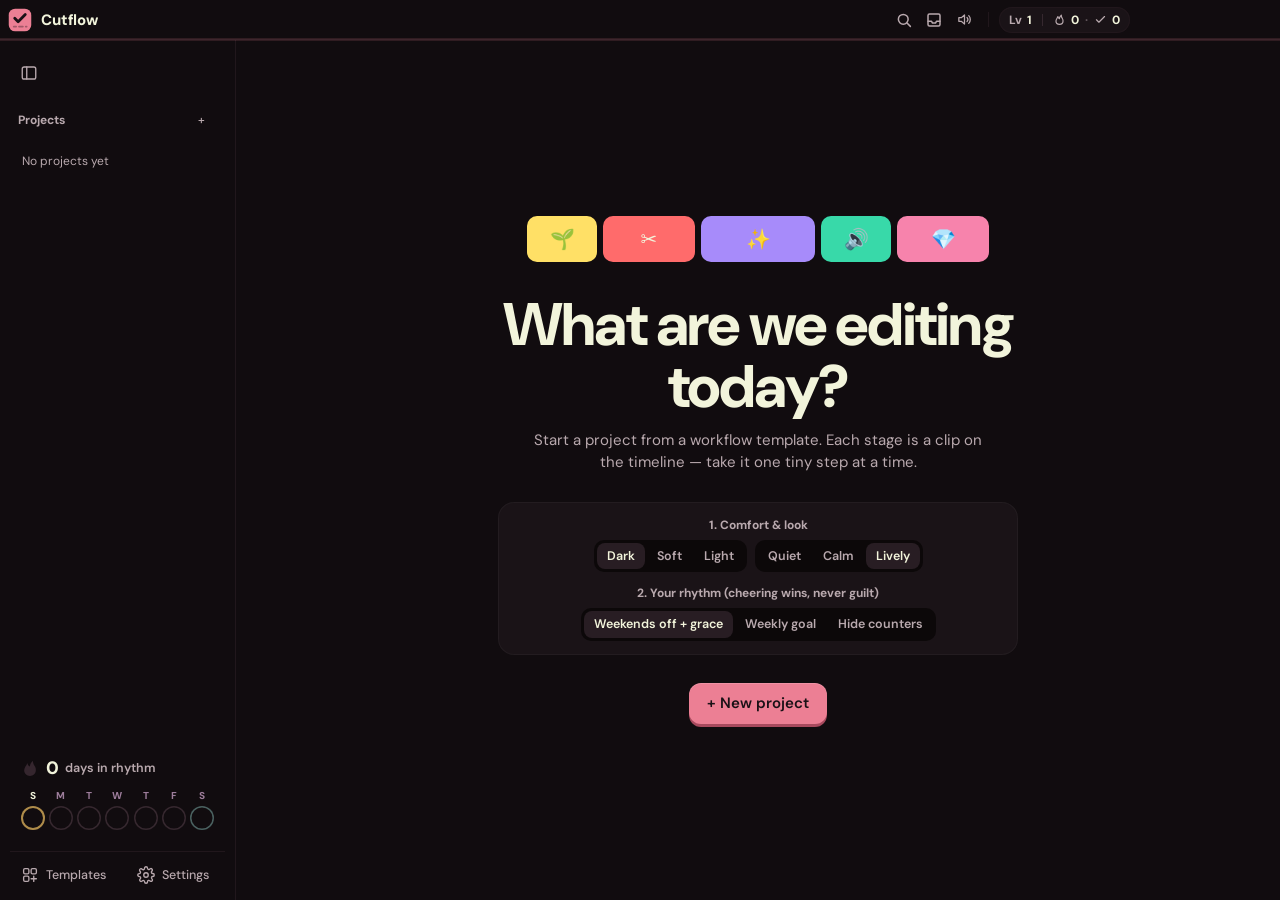
==== commit 9fe5be6b: "Cutflow web 0.13.0" ====
--- a/app/index.html
+++ b/app/index.html
@@ -13,8 +13,8 @@
 <meta name="apple-mobile-web-app-capable" content="yes">
 <meta name="apple-mobile-web-app-status-bar-style" content="black-translucent">
 <meta name="apple-mobile-web-app-title" content="Cutflow">
-  <script type="module" crossorigin src="/app/assets/index-BPMOQAVR.js"></script>
-  <link rel="stylesheet" crossorigin href="/app/assets/index--ABOQFDd.css">
+  <script type="module" crossorigin src="/app/assets/index-7__5kBAD.js"></script>
+  <link rel="stylesheet" crossorigin href="/app/assets/index-PZ8JlDHE.css">
 </head>
 <body class="ai-off">
 
@@ -23,11 +23,21 @@
   <div id="titlebar" data-tauri-drag-region>
     <button class="brand" id="brand" title="Home"><svg class="logo-svg" viewBox="0 0 64 64" aria-hidden="true"><rect x="2" y="2" width="60" height="60" rx="17" fill="#ec7f94"/><rect x="13" y="47" width="11" height="5" rx="2.5" fill="#1a1116" opacity=".35"/><rect x="27" y="47" width="15" height="5" rx="2.5" fill="#1a1116" opacity=".35"/><rect x="45" y="47" width="7" height="5" rx="2.5" fill="#1a1116" opacity=".35"/><path d="M18 27.5l9 9 19-19" fill="none" stroke="#1a1116" stroke-width="7.5" stroke-linecap="round" stroke-linejoin="round"/></svg><span class="brand-name">Cutflow</span></button>
     <div class="tb-stats" data-tauri-drag-region>
+      <div class="tb-acts">
+        <button class="ghost iconbtn" id="cmdBtn" title="Quick jump & actions (Ctrl+K)" aria-label="Quick jump"><svg class="gi" viewBox="0 0 24 24" aria-hidden="true"><circle cx="11" cy="11" r="6.5"/><path d="M16 16l4.5 4.5"/></svg></button>
+        <button class="ghost iconbtn" id="parkBtn" title="Quick park a stray idea (P / Ctrl+Shift+P)" aria-label="Quick park a stray idea"><svg class="gi" viewBox="0 0 24 24" aria-hidden="true"><path d="M4 13.5V6a2 2 0 0 1 2-2h12a2 2 0 0 1 2 2v7.5"/><path d="M4 13.5h4.5l1.5 2.5h4l1.5-2.5H20v4.5a2 2 0 0 1-2 2H6a2 2 0 0 1-2-2z"/></svg></button>
+        <button class="ghost iconbtn" id="soundBtn" title="Sound on/off"></button>
+      </div>
       <button class="ai-tag" id="aiTag" hidden></button>
       <button class="ai-start" id="aiStart" hidden title="Start Ollama on this computer"><svg class="gi" viewBox="0 0 24 24" aria-hidden="true"><path d="M7.5 5.5v13l10.5-6.5z"/></svg>Start</button>
-      <button class="chip-stat" id="lvlChip" aria-haspopup="dialog" aria-expanded="false">Lv <b id="lvlNum">1</b> <span id="lvlName"></span></button>
-      <button class="chip-stat" id="todayChip" aria-haspopup="dialog" aria-expanded="false" title="Your streak and today’s wins — click for the calendar"><span class="cs-i"><svg viewBox="0 0 24 24" aria-hidden="true"><path d="M12 21c-3.6 0-6.5-2.6-6.5-6.2 0-3.4 2.6-5.3 3.6-8.3.3 2.1 1.4 3.3 2.6 3.9.4-2.4 1.6-4.8 3.6-6.4-.2 3 1 4.9 2.2 6.6.9 1.3 1 2.6 1 4.2C18.5 18.4 15.6 21 12 21z"/></svg></span><b id="streakNum">0</b><span class="cs-sep"></span><span class="cs-i"><svg viewBox="0 0 24 24" aria-hidden="true"><path d="m4.5 12.5 4.5 4.5 10.5-10.5"/></svg></span><b id="todayNum">0</b> today</button>
-      <button class="ghost iconbtn" id="soundBtn" title="Sound on/off"></button>
+      <span class="tb-div" aria-hidden="true"></span>
+      <button class="tb-timer" id="tbTimer" hidden title="Focus timer — click to start or pause (T)"></button>
+      <button class="tb-timer-ext" id="tbTimerExt" hidden title="Add 5 minutes">+5m</button>
+      <div class="tb-pill" id="statPill">
+        <button class="chip-stat" id="lvlChip" aria-haspopup="dialog" aria-expanded="false">Lv <b id="lvlNum">1</b><span id="lvlName" hidden></span></button>
+        <span class="tb-pill-sep" aria-hidden="true"></span>
+        <button class="chip-stat" id="todayChip" aria-haspopup="dialog" aria-expanded="false" title="Your streak and today’s wins — click for the calendar"><span class="cs-i"><svg viewBox="0 0 24 24" aria-hidden="true"><path d="M12 21c-3.6 0-6.5-2.6-6.5-6.2 0-3.4 2.6-5.3 3.6-8.3.3 2.1 1.4 3.3 2.6 3.9.4-2.4 1.6-4.8 3.6-6.4-.2 3 1 4.9 2.2 6.6.9 1.3 1 2.6 1 4.2C18.5 18.4 15.6 21 12 21z"/></svg></span><b id="streakNum">0</b><span class="cs-dot" aria-hidden="true">·</span><span class="cs-i"><svg viewBox="0 0 24 24" aria-hidden="true"><path d="m4.5 12.5 4.5 4.5 10.5-10.5"/></svg></span><b id="todayNum">0</b></button>
+      </div>
     </div>
     <div class="wc" hidden><button class="wc-b" data-wc="min" title="Minimize"><svg viewBox="0 0 10 10"><path d="M1 5h8"/></svg></button><button class="wc-b" data-wc="max" title="Maximize"><svg viewBox="0 0 10 10"><rect x="1.5" y="1.5" width="7" height="7"/></svg></button><button class="wc-b close" data-wc="close" title="Close"><svg viewBox="0 0 10 10"><path d="M1.5 1.5l7 7M8.5 1.5l-7 7"/></svg></button></div>
   </div>
@@ -51,8 +61,25 @@
       <section id="welcome" hidden>
         <div class="welcome-clips" id="welcomeClips"></div>
         <h1>What are we editing today?</h1>
-        <p>Start a project from your workflow template. Each stage is a clip on the timeline — finish its steps and watch it fill up.</p>
-        <div><button class="primary big-done" id="welcomeNew">+ New project</button></div>
+        <p>Start a project from a workflow template. Each stage is a clip on the timeline — take it one tiny step at a time.</p>
+        <div class="onb-card" id="onbCard">
+          <div class="onb-step">
+            <span class="onb-lbl">1. Comfort &amp; look</span>
+            <div class="row" style="justify-content:center">
+              <div class="seg" id="onbTheme"><button type="button" data-v="dark">Dark</button><button type="button" data-v="soft-dark">Soft</button><button type="button" data-v="light">Light</button></div>
+              <div class="seg" id="onbParty"><button type="button" data-v="quiet">Quiet</button><button type="button" data-v="calm">Calm</button><button type="button" data-v="lively">Lively</button></div>
+            </div>
+          </div>
+          <div class="onb-step">
+            <span class="onb-lbl">2. Your rhythm (cheering wins, never guilt)</span>
+            <div class="seg" id="onbRhythm" style="justify-content:center">
+              <button type="button" data-v="flexible">Weekends off + grace</button>
+              <button type="button" data-v="weekly">Weekly goal</button>
+              <button type="button" data-v="off">Hide counters</button>
+            </div>
+          </div>
+        </div>
+        <div class="row" style="justify-content:center;margin-top:6px"><button class="primary big-done" id="welcomeNew">+ New project</button></div>
       </section>
 
       <section id="home" hidden></section>
@@ -66,7 +93,9 @@
           </div>
           <span class="p-pct" id="pPct"></span>
           <button class="deadline" id="pDeadline" title="Deadline — click to change" aria-haspopup="dialog"></button>
+          <button class="pace-chip" id="pPace" hidden aria-haspopup="dialog"></button>
           <span class="spacer"></span>
+          <button id="zenBtn" class="ghost" title="Calm one-thing-at-a-time focus view (F)"><svg class="gi" viewBox="0 0 24 24" aria-hidden="true"><circle cx="12" cy="12" r="8"/><circle cx="12" cy="12" r="3"/></svg><span class="lbl">Focus</span></button>
           <button id="miniBtn" data-desktop title="Float a small always-on-top widget over your editor (Ctrl+Shift+M)"><svg class="gi" viewBox="0 0 24 24" aria-hidden="true"><rect x="3.5" y="8" width="12.5" height="12.5" rx="2.2"/><path d="M8 4h10a2 2 0 0 1 2 2v10"/></svg>Mini mode</button>
           <button id="headToggle" class="ghost iconbtn" title="Collapse the header (Ctrl+Shift+B)"><svg viewBox="0 0 24 24" aria-hidden="true"><path d="M6 15l6-6 6 6"/></svg></button>
           <button id="pMenuBtn" class="ghost iconbtn" title="Project options" aria-label="Project options" aria-haspopup="menu"><svg class="gi" viewBox="0 0 24 24" aria-hidden="true"><circle class="dot" cx="5.5" cy="12" r="1.6"/><circle class="dot" cx="12" cy="12" r="1.6"/><circle class="dot" cx="18.5" cy="12" r="1.6"/></svg></button>
@@ -90,7 +119,7 @@
                  right column joins on the left once a video is loaded. -->
             <div id="revisionsView" hidden>
               <div class="rv-empty card" id="revEmpty" hidden>
-                <div class="big">🎯</div>
+                <div class="big"><svg class="gi" viewBox="0 0 24 24" aria-hidden="true"><circle cx="12" cy="12" r="8.5"/><circle cx="12" cy="12" r="4.5"/><circle cx="12" cy="12" r="1.2" fill="currentColor" stroke="none"/></svg></div>
                 <p data-i18n="revEmpty"><b>No revision notes yet.</b><br>When feedback arrives, load the review text — or drop the .txt anywhere on this window.</p>
                 <div class="row" style="justify-content:center"><button class="primary" id="revEmptyLoad">Load a review</button><button class="ghost" data-act="video"><svg class="ico" viewBox="0 0 24 24" aria-hidden="true"><path d="M12 15.5V4M7.5 8.5 12 4l4.5 4.5"/><path d="M4.5 14.5v3.5a2 2 0 0 0 2 2h11a2 2 0 0 0 2-2v-3.5"/></svg> Load the video</button></div>
               </div>
@@ -127,6 +156,7 @@
                   <button class="ghost iconbtn" id="filterBtn" title="Filter by category or tag" aria-haspopup="menu"><svg class="ico" viewBox="0 0 24 24" aria-hidden="true"><path d="M4 5.5h16l-6 7.5v5.5l-4 1.5v-7z"/></svg><span class="fb-n" hidden></span></button>
                   <button id="clearFilters" class="ghost" hidden>Clear filters</button>
                   <span class="spacer"></span>
+                  <button class="ghost" id="revFocusBtn" title="Switch between full list and one-note-at-a-time focus queue"><svg class="gi" viewBox="0 0 24 24" aria-hidden="true"><circle cx="12" cy="12" r="8.5"/><circle cx="12" cy="12" r="4.5"/><circle class="dot" cx="12" cy="12" r="1.3"/></svg><span class="lbl">One at a time</span></button>
                   <label class="toggle" title="Show all-caps notes in sentence case (the saved text is not changed)" aria-label="Show all-caps notes in sentence case (the saved text is not changed)"><input type="checkbox" id="readable"> Aa</label>
                   <button class="ghost iconbtn" id="revKeys" title="Keyboard: j / k move · x done · Enter play · e edit · m comment · n new note · / search · I / O mark In and Out · Shift+X clear">?</button>
                   <button id="addBtn" class="primary" title="New note (n) — at the video's current moment">+<span class="lbl"> Note</span></button>
@@ -170,10 +200,7 @@
               </div>
             </div>
 
-            <div class="card parking">
-              <div class="card-h" title="Park a stray idea here, then get back to work">🅿️ Parking lot</div>
-              <textarea id="parking" placeholder="Park a stray idea here — that transition, the sound to find later…"></textarea>
-            </div>
+            <div class="card parking" id="parkingCard"></div>
           </aside>
         </div>
       </section>
@@ -186,13 +213,19 @@
     <button id="phoneProjects" aria-expanded="false"><svg viewBox="0 0 24 24" aria-hidden="true"><path d="M3.5 7.5a2 2 0 0 1 2-2h4l2 2h7a2 2 0 0 1 2 2v8a2 2 0 0 1-2 2h-13a2 2 0 0 1-2-2z"/></svg><span>Projects</span></button>
     <button id="phoneNew" title="New project"><svg viewBox="0 0 24 24" aria-hidden="true"><path d="M12 5v14M5 12h14"/></svg></button>
     <button id="phoneTpl"><svg viewBox="0 0 24 24" aria-hidden="true"><rect x="3.5" y="3.5" width="7" height="7" rx="1.8"/><rect x="13.5" y="3.5" width="7" height="7" rx="1.8"/><rect x="3.5" y="13.5" width="7" height="7" rx="1.8"/><path d="M17 13.5v7M13.5 17h7"/></svg><span>Templates</span></button>
-    <button id="phoneSettings"><svg viewBox="0 0 24 24" aria-hidden="true"><circle cx="12" cy="12" r="3"/><path d="M12 2.5v3M12 18.5v3M4.6 4.6l2.1 2.1M17.3 17.3l2.1 2.1M2.5 12h3M18.5 12h3M4.6 19.4l2.1-2.1M17.3 6.7l2.1-2.1"/></svg><span>Settings</span></button>
+    <button id="phoneSettings"><svg viewBox="0 0 24 24" aria-hidden="true"><circle cx="12" cy="12" r="3"/><path d="M19.4 15a1.6 1.6 0 0 0 .3 1.8l.1.1a2 2 0 1 1-2.8 2.8l-.1-.1a1.6 1.6 0 0 0-1.8-.3 1.6 1.6 0 0 0-1 1.5V21a2 2 0 1 1-4 0v-.1a1.6 1.6 0 0 0-1-1.5 1.6 1.6 0 0 0-1.8.3l-.1.1a2 2 0 1 1-2.8-2.8l.1-.1a1.6 1.6 0 0 0 .3-1.8 1.6 1.6 0 0 0-1.5-1H3a2 2 0 1 1 0-4h.1a1.6 1.6 0 0 0 1.5-1 1.6 1.6 0 0 0-.3-1.8l-.1-.1a2 2 0 1 1 2.8-2.8l.1.1a1.6 1.6 0 0 0 1.8.3H9a1.6 1.6 0 0 0 1-1.5V3a2 2 0 1 1 4 0v.1a1.6 1.6 0 0 0 1 1.5 1.6 1.6 0 0 0 1.8-.3l.1-.1a2 2 0 1 1 2.8 2.8l-.1.1a1.6 1.6 0 0 0-.3 1.8V9a1.6 1.6 0 0 0 1.5 1H21a2 2 0 1 1 0 4h-.1a1.6 1.6 0 0 0-1.5 1z"/></svg><span>Settings</span></button>
   </nav>
 </div>
 
+<!-- zen focus exit bar -->
+<div id="zenBar" hidden>
+  <span id="zenLabel">Focus view</span>
+  <button class="ghost small" id="zenExit">Exit focus (Esc)</button>
+</div>
+
 <!-- floating widget -->
 <div id="mini">
-  <div class="mini-bar" data-tauri-drag-region><span id="miniStage" data-tauri-drag-region></span><div class="wc" hidden><button class="wc-b" data-wc="min" title="Minimize"><svg viewBox="0 0 10 10"><path d="M1 5h8"/></svg></button><button class="wc-b close" data-wc="close" title="Close"><svg viewBox="0 0 10 10"><path d="M1.5 1.5l7 7M8.5 1.5l-7 7"/></svg></button></div></div>
+  <div class="mini-bar" data-tauri-drag-region><span id="miniStage" data-tauri-drag-region></span><button class="ghost small" id="miniSrc" hidden title="Switch Mini Mode between Pipeline and Revisions"></button><div class="wc" hidden><button class="wc-b" data-wc="min" title="Minimize"><svg viewBox="0 0 10 10"><path d="M1 5h8"/></svg></button><button class="wc-b close" data-wc="close" title="Close"><svg viewBox="0 0 10 10"><path d="M1.5 1.5l7 7M8.5 1.5l-7 7"/></svg></button></div></div>
   <div class="mini-body">
     <div class="mini-task" id="miniTask"></div>
     <div class="mini-prog" id="miniProg"></div>
@@ -210,6 +243,28 @@
 <div id="toasts"></div>
 <div id="celebrate" hidden><div class="cel-card"><div class="cel-emoji"></div><div class="cel-title"></div><div class="cel-sub"></div></div></div>
 
+<!-- quick-jump command palette (Ctrl+K) -->
+<dialog id="cmdDlg" style="width:min(540px,94vw)">
+  <div class="cmd-top">
+    <input id="cmdInput" type="search" placeholder="Jump to a project, step, revision note, or action…" autocomplete="off" spellcheck="false">
+  </div>
+  <div class="cmd-list" id="cmdList"></div>
+</dialog>
+
+<!-- global quick capture for stray ideas (Parking lot) -->
+<dialog id="parkDlg" style="width:min(480px,94vw)">
+  <form method="dialog" id="parkForm">
+    <h2>Park a stray idea</h2>
+    <p class="muted small">Drop it here so your brain can let go and get right back to what you were doing.</p>
+    <label class="field">Project<select id="parkProj"></select></label>
+    <label class="field">Idea<input id="parkInput" placeholder="e.g. Find a creakier door SFX for 02:43…" autocomplete="off" required></label>
+    <div class="dlg-actions">
+      <button value="cancel" formnovalidate>Cancel</button>
+      <button value="ok" class="primary">Park it</button>
+    </div>
+  </form>
+</dialog>
+
 <!-- "are you sure?" (ui/confirm.ts) -->
 <dialog id="confirmDlg" style="width:min(440px,94vw)">
   <h2 id="cfTitle"></h2>
@@ -224,7 +279,7 @@
     <div class="row" style="align-items:flex-end;flex-wrap:nowrap;margin-bottom:6px">
       <button type="button" id="newEmoji" style="font-size:26px;width:54px;height:46px;justify-content:center;padding:0">🎬</button>
       <label class="field" style="flex:1;margin:0">Name<input name="title" placeholder="e.g. Lucky ep. 4" autocomplete="off" required></label>
-      <label class="field" style="margin:0">Deadline (optional)<input name="deadline" type="date"></label>
+      <div class="field" style="margin:0"><span class="field-lbl">Deadline (optional)</span><input name="deadline" type="hidden"><button type="button" class="btn-soft new-dl-btn" id="newDeadlineBtn" aria-haspopup="dialog"></button></div>
     </div>
     <label class="field" style="margin:10px 0 0">Client (optional)<input name="client" list="clientList" placeholder="Who is this for? Projects are grouped by client" autocomplete="off"></label>
     <div class="row" style="margin:20px 0 8px"><h3 style="margin:0">Start from a template</h3><span class="spacer"></span><button type="button" class="ai-btn small" id="newAi">✨ Draft with AI</button></div>
@@ -263,7 +318,7 @@
   <div id="tplList"></div>
   <div class="dlg-actions">
     <button id="tplNew">+ New template</button>
-    <button id="tplAi" class="ai-btn">✨ Draft with AI</button>
+    <button id="tplAi" class="ai-btn"><svg class="gi" viewBox="0 0 24 24" aria-hidden="true"><path d="M12 3.5l1.9 4.8 4.8 1.9-4.8 1.9L12 16.9l-1.9-4.8-4.8-1.9 4.8-1.9z"/><path d="M19 15.5l.7 1.8 1.8.7-1.8.7-.7 1.8-.7-1.8-1.8-.7 1.8-.7z"/></svg><span>Draft with AI</span></button>
     <span class="spacer"></span>
     <button id="tplClose" class="primary">Done</button>
   </div>
@@ -273,10 +328,20 @@
 <dialog id="setDlg">
   <div class="set-top"><h2><span class="si"><svg viewBox="0 0 24 24" aria-hidden="true"><circle cx="12" cy="12" r="3"/><path d="M19.4 15a1.6 1.6 0 0 0 .3 1.8l.1.1a2 2 0 1 1-2.8 2.8l-.1-.1a1.6 1.6 0 0 0-1.8-.3 1.6 1.6 0 0 0-1 1.5V21a2 2 0 1 1-4 0v-.1a1.6 1.6 0 0 0-1-1.5 1.6 1.6 0 0 0-1.8.3l-.1.1a2 2 0 1 1-2.8-2.8l.1-.1a1.6 1.6 0 0 0 .3-1.8 1.6 1.6 0 0 0-1.5-1H3a2 2 0 1 1 0-4h.1a1.6 1.6 0 0 0 1.5-1 1.6 1.6 0 0 0-.3-1.8l-.1-.1a2 2 0 1 1 2.8-2.8l.1.1a1.6 1.6 0 0 0 1.8.3H9a1.6 1.6 0 0 0 1-1.5V3a2 2 0 1 1 4 0v.1a1.6 1.6 0 0 0 1 1.5 1.6 1.6 0 0 0 1.8-.3l.1-.1a2 2 0 1 1 2.8 2.8l-.1.1a1.6 1.6 0 0 0-.3 1.8V9a1.6 1.6 0 0 0 1.5 1H21a2 2 0 1 1 0 4h-.1a1.6 1.6 0 0 0-1.5 1z"/></svg></span>Settings</h2><input id="setSearch" type="search" placeholder="Search settings" autocomplete="off" spellcheck="false"></div>
 
-  <div class="set-cols">
-  <div class="set-col">
-  <section class="set-sec">
-    <h3>Language</h3>
+  <!-- sections in order of use; on wide windows a list of them sits on the left (built in initSettingsSearch) -->
+  <div class="set-body">
+  <nav class="set-nav" id="setNav" aria-label="Settings sections"></nav>
+  <div class="set-main" id="setMain">
+  <section class="set-sec">
+    <h3>Account and sync</h3>
+    <div class="set-card">
+      <div class="set-row" id="accountRow" hidden></div>
+      <div class="set-row" id="driveRow" hidden></div>
+    </div>
+  </section>
+
+  <section class="set-sec">
+    <h3>General</h3>
     <div class="set-card">
       <div class="set-row"><span class="set-i"><svg viewBox="0 0 24 24" aria-hidden="true"><circle cx="12" cy="12" r="9"/><path d="M3 12h18M12 3c2.5 2.7 3.8 5.7 3.8 9s-1.3 6.3-3.8 9c-2.5-2.7-3.8-5.7-3.8-9S9.5 5.7 12 3z"/></svg></span><div class="lbl"><b>Language</b><span>Automatic follows this computer</span></div>
         <div class="seg" id="sLang"><button data-v="auto">Automatic</button><button data-v="en" data-no-i18n>English</button><button data-v="pt" data-no-i18n>Português</button></div></div>
@@ -286,12 +351,23 @@
   </section>
 
   <section class="set-sec">
-    <h3>Sound and celebrations</h3>
-    <div class="set-card">
-      <div class="set-row"><span class="set-i"><svg viewBox="0 0 24 24" aria-hidden="true"><path d="M11 5 6 9H3v6h3l5 4z"/><path d="M15.5 8.5a5 5 0 0 1 0 7M18.5 5.5a9 9 0 0 1 0 13"/></svg></span><div class="lbl"><b>Sounds</b><span>Pops, chimes and the timer bell</span></div><input type="checkbox" class="switch" id="sSound"></div>
-      <div class="set-row"><span class="set-i"><svg viewBox="0 0 24 24" aria-hidden="true"><path d="M4 21v-7M4 10V3M12 21v-9M12 8V3M20 21v-5M20 12V3M1 14h6M9 8h6M17 16h6"/></svg></span><div class="lbl"><b>Volume</b></div><input type="range" id="sVol" min="0" max="1" step="0.05"></div>
-      <div class="set-row"><span class="set-i"><svg viewBox="0 0 24 24" aria-hidden="true"><path d="M4 20 9 6l9 9z"/><path d="M13 3.5v2M20.5 11h-2M17.8 6.2l-1.4 1.4M19.5 3.5l.01 0M21 15.5l.01 0M10.5 2.5l.01 0"/></svg></span><div class="lbl"><b>Celebrations</b><span>How much confetti and screen shake</span></div>
-        <div class="seg" id="sParty"><button data-v="calm">Calm</button><button data-v="lively">Lively</button><button data-v="party">Party</button></div></div>
+    <h3>Appearance</h3>
+    <div class="set-card">
+      <div class="set-row"><span class="set-i"><svg viewBox="0 0 24 24" aria-hidden="true"><circle cx="12" cy="12" r="8"/><path d="M12 4v16a8 8 0 0 1 0-16z" fill="currentColor" stroke="none"/></svg></span><div class="lbl"><b>Theme</b><span>Pick the surface that feels calmest on your eyes</span></div>
+        <div class="seg" id="sTheme"><button data-v="dark">Dark</button><button data-v="soft-dark">Soft</button><button data-v="light">Light</button><button data-v="high-contrast">Contrast</button></div></div>
+      <div class="set-row"><span class="set-i"><svg viewBox="0 0 24 24" aria-hidden="true"><circle cx="12" cy="12" r="7"/></svg></span><div class="lbl"><b>Accent color</b><span>Buttons, active highlights, and progress lines</span></div>
+        <div class="accent-swatches" id="sAccent">
+          <button type="button" data-v="rose" style="--sw:#ec7f94" title="Rose" aria-label="Rose"></button>
+          <button type="button" data-v="violet" style="--sw:#a78bfa" title="Violet" aria-label="Violet"></button>
+          <button type="button" data-v="teal" style="--sw:#5cc2b3" title="Teal" aria-label="Teal"></button>
+          <button type="button" data-v="amber" style="--sw:#efb658" title="Amber" aria-label="Amber"></button>
+          <button type="button" data-v="sky" style="--sw:#6cb4f7" title="Sky" aria-label="Sky"></button>
+          <button type="button" data-v="coral" style="--sw:#f08b76" title="Coral" aria-label="Coral"></button>
+        </div></div>
+      <div class="set-row"><span class="set-i"><svg viewBox="0 0 24 24" aria-hidden="true"><rect x="3" y="7" width="6" height="10" rx="2"/><rect x="10" y="7" width="5" height="10" rx="2"/><rect x="16" y="7" width="5" height="10" rx="2"/></svg></span><div class="lbl"><b>Stage colors</b><span>Muted softens bright timeline clips for sensory comfort</span></div>
+        <div class="seg" id="sClipTone"><button data-v="vivid">Vivid</button><button data-v="muted">Muted</button></div></div>
+      <div class="set-row"><span class="set-i"><svg viewBox="0 0 24 24" aria-hidden="true"><path d="M4 6h16M4 12h16M4 18h16"/></svg></span><div class="lbl"><b>Spacing</b><span>Spacious adds extra breathing room between steps and notes</span></div>
+        <div class="seg" id="sDensity"><button data-v="comfortable">Comfortable</button><button data-v="spacious">Spacious</button></div></div>
     </div>
   </section>
 
@@ -301,18 +377,42 @@
       <div class="set-row"><span class="set-i"><svg viewBox="0 0 24 24" aria-hidden="true"><circle cx="12" cy="12" r="9"/><circle cx="12" cy="12" r="5"/><circle cx="12" cy="12" r="1.2"/></svg></span><div class="lbl"><b>Focus sprint</b><span>Default length of a sprint</span></div><label class="num"><input type="number" id="sSprint" min="1" max="180"> min</label></div>
       <div class="set-row"><span class="set-i"><svg viewBox="0 0 24 24" aria-hidden="true"><path d="M17 9h1a3.5 3.5 0 0 1 0 7h-1"/><path d="M3 9h14v7a5 5 0 0 1-5 5H8a5 5 0 0 1-5-5z"/><path d="M7 2.5v3M10.5 2.5v3M14 2.5v3"/></svg></span><div class="lbl"><b>Break</b><span>Default length of a break</span></div><label class="num"><input type="number" id="sBrk" min="1" max="60"> min</label></div>
       <div class="set-row"><span class="set-i"><svg viewBox="0 0 24 24" aria-hidden="true"><circle cx="12" cy="13" r="8"/><path d="M12 9v4l2.5 2M9.5 2.5h5M19 6l1.5-1.5"/></svg></span><div class="lbl"><b>Ticking at the end</b><span>Soft tick in the last 10 seconds</span></div><input type="checkbox" class="switch" id="sTick"></div>
-    </div>
-  </section>
-
-  <section class="set-sec">
-    <h3>Your data</h3>
-    <div class="set-card">
-      <div class="set-row" data-desktop><span class="set-i"><svg viewBox="0 0 24 24" aria-hidden="true"><path d="M3 7.5a2 2 0 0 1 2-2h4l2 2h8a2 2 0 0 1 2 2v8a2 2 0 0 1-2 2H5a2 2 0 0 1-2-2z"/><path d="M9 13.5l2 2 4-4"/></svg></span><div class="lbl"><b>Saved automatically</b><span>On this computer, with a daily backup of the last 14 days</span></div><button class="ghost" id="sFolder">Open folder</button></div>
-      <div class="set-row" data-web><span class="set-i"><svg viewBox="0 0 24 24" aria-hidden="true"><path d="M3 7.5a2 2 0 0 1 2-2h4l2 2h8a2 2 0 0 1 2 2v8a2 2 0 0 1-2 2H5a2 2 0 0 1-2-2z"/><path d="M9 13.5l2 2 4-4"/></svg></span><div class="lbl"><b>Saved in this browser</b><span>Sign in to your Cutflow account to keep a copy and use it on your other devices</span></div></div>
-      <div class="set-row" id="accountRow" hidden></div>
-      <div class="set-row" id="driveRow" hidden></div>
-      <div class="set-row"><span class="set-i"><svg viewBox="0 0 24 24" aria-hidden="true"><rect x="3" y="4" width="18" height="5" rx="1.2"/><path d="M5 9v9.5a1.5 1.5 0 0 0 1.5 1.5h11a1.5 1.5 0 0 0 1.5-1.5V9M10 13h4"/></svg></span><div class="lbl"><b>Full backup</b><span>One file with every project, to keep or move to another PC</span></div>
-        <div class="row" style="flex-wrap:nowrap"><button class="ghost" id="sExport">Download</button><label class="btn ghost">Restore…<input type="file" id="sImport" accept=".json,application/json" hidden></label></div></div>
+      <div class="set-row"><span class="set-i"><svg viewBox="0 0 24 24" aria-hidden="true"><path d="M17 9h1a3.5 3.5 0 0 1 0 7h-1"/><path d="M3 9h14v7a5 5 0 0 1-5 5H8a5 5 0 0 1-5-5z"/></svg></span><div class="lbl"><b>Auto-start breaks</b><span>Start the break timer automatically after a sprint to guard against hyperfocus</span></div><input type="checkbox" class="switch" id="sAutoBreak"></div>
+    </div>
+  </section>
+
+  <section class="set-sec">
+    <h3>Sensory and celebrations</h3>
+    <div class="set-card">
+      <div class="set-row"><span class="set-i"><svg viewBox="0 0 24 24" aria-hidden="true"><path d="M11 5 6 9H3v6h3l5 4z"/><path d="M15.5 8.5a5 5 0 0 1 0 7M18.5 5.5a9 9 0 0 1 0 13"/></svg></span><div class="lbl"><b>Sounds</b><span>Pops, chimes and the timer bell</span></div><input type="checkbox" class="switch" id="sSound"></div>
+      <div class="set-row"><span class="set-i"><svg viewBox="0 0 24 24" aria-hidden="true"><path d="M4 21v-7M4 10V3M12 21v-9M12 8V3M20 21v-5M20 12V3M1 14h6M9 8h6M17 16h6"/></svg></span><div class="lbl"><b>Volume</b></div><input type="range" id="sVol" min="0" max="1" step="0.05"></div>
+      <div class="set-row"><span class="set-i"><svg viewBox="0 0 24 24" aria-hidden="true"><path d="M4 20 9 6l9 9z"/><path d="M13 3.5v2M20.5 11h-2M17.8 6.2l-1.4 1.4M19.5 3.5l.01 0M21 15.5l.01 0M10.5 2.5l.01 0"/></svg></span><div class="lbl"><b>Celebrations</b><span>Off and Quiet skip confetti and full-screen popups</span></div>
+        <div class="seg" id="sParty"><button data-v="off">Off</button><button data-v="quiet">Quiet</button><button data-v="calm">Calm</button><button data-v="lively">Lively</button><button data-v="party">Party</button></div></div>
+      <div class="set-row"><span class="set-i"><svg viewBox="0 0 24 24" aria-hidden="true"><path d="M4 12h2M18 12h2M7.5 7.5 9 9M15 15l1.5 1.5M7.5 16.5 9 15M15 9l1.5-1.5"/><circle cx="12" cy="12" r="3"/></svg></span><div class="lbl"><b>Screen shake</b><span>Small shake on stage clears in Lively or Party mode</span></div><input type="checkbox" class="switch" id="sShake"></div>
+      <div class="set-row"><span class="set-i"><svg viewBox="0 0 24 24" aria-hidden="true"><circle cx="12" cy="12" r="8"/><path d="M9 12h6"/></svg></span><div class="lbl"><b>Reduce motion</b><span>Turn down transitions and animations across Cutflow</span></div><input type="checkbox" class="switch" id="sMotion"></div>
+      <div class="set-row"><span class="set-i"><svg viewBox="0 0 24 24" aria-hidden="true"><path d="M5 12h14M13 6l6 6-6 6"/></svg></span><div class="lbl"><b>Auto-move to next stage</b><span>Off by default so the screen never jumps without you</span></div><input type="checkbox" class="switch" id="sAutoAdv"></div>
+    </div>
+  </section>
+
+  <section class="set-sec">
+    <h3>Rhythm and motivation</h3>
+    <div class="set-card">
+      <div class="set-row"><span class="set-i"><svg viewBox="0 0 24 24" aria-hidden="true"><path d="M12 3.5 14.5 9l6 .6-4.5 4 1.3 5.9L12 16.4 6.7 19.5 8 13.6l-4.5-4 6-.6z"/></svg></span><div class="lbl"><b>Show XP and rhythm</b><span>Cheering your wins — turn off anytime for a quieter screen</span></div><input type="checkbox" class="switch" id="sGamify"></div>
+      <div class="set-row"><span class="set-i"><svg viewBox="0 0 24 24" aria-hidden="true"><path d="M12 21c-3.6 0-6.5-2.6-6.5-6.2 0-3.4 2.6-5.3 3.6-8.3.3 2.1 1.4 3.3 2.6 3.9.4-2.4 1.6-4.8 3.6-6.4-.2 3 1 4.9 2.2 6.6.9 1.3 1 2.6 1 4.2C18.5 18.4 15.6 21 12 21z"/></svg></span><div class="lbl"><b>Rhythm style</b><span>Flexible includes rest days and 1 grace day per week</span></div>
+        <div class="seg" id="sRhythm"><button data-v="flexible">Flexible</button><button data-v="weekly">Weekly</button><button data-v="daily">Daily</button></div></div>
+      <div class="set-row" id="sWeekGoalRow" hidden><span class="set-i"><svg viewBox="0 0 24 24" aria-hidden="true"><rect x="3.5" y="5" width="17" height="15" rx="2.5"/><path d="M8 3v4M16 3v4M3.5 10h17"/></svg></span><div class="lbl"><b>Weekly goal</b><span>Active days you aim for each week</span></div><label class="num"><input type="number" id="sWeekGoal" min="1" max="7"> days</label></div>
+      <div class="set-row"><span class="set-i"><svg viewBox="0 0 24 24" aria-hidden="true"><path d="M20 14.5A8 8 0 1 1 9.5 4a6.5 6.5 0 0 0 10.5 10.5z"/></svg></span><div class="lbl"><b>Rest days</b><span>Never break your rhythm and skipped in deadline pacing</span></div>
+        <div class="rest-days" id="sRestDays"><button type="button" data-day="0">S</button><button type="button" data-day="1">M</button><button type="button" data-day="2">T</button><button type="button" data-day="3">W</button><button type="button" data-day="4">T</button><button type="button" data-day="5">F</button><button type="button" data-day="6">S</button></div></div>
+    </div>
+  </section>
+
+  <section class="set-sec">
+    <h3>Review keywords and names</h3>
+    <div class="set-card">
+      <div class="set-row"><span class="set-i"><svg viewBox="0 0 24 24" aria-hidden="true"><path d="M4 12V5a1 1 0 0 1 1-1h7l8 8-7 7z"/><circle cx="8.5" cy="8.5" r="1.2"/></svg></span><div class="lbl"><b>Tag preset</b><span>Auto-tags notes in Revisions by keyword</span></div>
+        <div class="seg" id="sTagPreset"><button data-v="general">General</button><button data-v="youtube">YouTube</button><button data-v="comic">Animatic</button></div></div>
+      <div class="set-row"><span class="set-i"><svg viewBox="0 0 24 24" aria-hidden="true"><path d="M4 19 10 5l6 14M6.5 14h7M17 19v-7M20 15.5h-6"/></svg></span><div class="lbl"><b>Capitalized names</b><span>Names kept capitalized when “Aa” softens ALL-CAPS notes (comma separated)</span></div>
+        <input id="sProperNouns" placeholder="e.g. Brand, Character, Font" autocomplete="off" style="width:200px"></div>
     </div>
   </section>
 
@@ -323,15 +423,6 @@
     </div>
   </section>
 
-  <section class="set-sec" id="updRow" hidden>
-    <h3>Updates</h3>
-    <div class="set-card">
-      <div class="set-row"><span class="set-i"><svg viewBox="0 0 24 24" aria-hidden="true"><path d="M20.5 12a8.5 8.5 0 0 1-14.7 5.8L3.5 15.5M3.5 12a8.5 8.5 0 0 1 14.7-5.8l2.3 2.3"/><path d="M20.5 3.5v5h-5M3.5 20.5v-5h5"/></svg></span><div class="lbl"><b>Cutflow <span id="appVersion"></span></b><span id="updStatus">Updates install automatically when you restart.</span></div><button id="updCheck">Check now</button></div>
-    </div>
-  </section>
-
-  </div>
-  <div class="set-col">
   <section class="set-sec" data-desktop>   <!-- local AI needs Ollama on this computer: not on the web version -->
     <h3 id="aiSetHead">AI helper</h3>
     <div class="set-card">
@@ -347,7 +438,7 @@
         <div class="set-row"><span class="set-i"><svg viewBox="0 0 24 24" aria-hidden="true"><circle cx="12" cy="13" r="8"/><path d="M12 9v4l2.5 2.5M9.5 2.5h5"/></svg></span><div class="lbl"><b>Free memory after</b><span>How long the model stays loaded once the AI is done. Shorter keeps your PC fast for editing</span></div><select id="aiKeep"><option value="0">Right away</option><option value="1">1 minute</option><option value="5">5 minutes</option><option value="15">15 minutes</option><option value="60">1 hour</option></select></div>
         <div class="ai-recs" id="aiRecs"></div>
         <div id="aiCustomWrap">
-          <div class="row" style="flex-wrap:nowrap"><input id="aiCustom" placeholder="Download another model by name, e.g. gemma3:4b" autocomplete="off" spellcheck="false" style="flex:1"><button id="aiCustomPull">⬇ Download</button></div>
+          <div class="row" style="flex-wrap:nowrap"><input id="aiCustom" placeholder="Download another model by name, e.g. gemma3:4b" autocomplete="off" spellcheck="false" style="flex:1"><button id="aiCustomPull"><svg class="gi" viewBox="0 0 24 24" aria-hidden="true"><path d="M12 4v11.5M7.5 11.5 12 16l4.5-4.5"/><path d="M4.5 16.5v2a2 2 0 0 0 2 2h11a2 2 0 0 0 2-2v-2"/></svg><span>Download</span></button></div>
           <div class="small muted" style="margin:4px 0 2px">Browse all models at <button class="linkish" id="aiBrowse">ollama.com/library ↗</button> — smaller ones (2–8B) suit this best.</div>
         </div>
         <div class="ai-pull" id="aiPull" hidden><div class="ai-pull-bar"><i id="aiPullBar"></i></div><span class="small" id="aiPullText"></span><button class="ghost" id="aiPullCancel">Cancel</button></div>
@@ -359,8 +450,25 @@
     </div>
   </section>
 
-  </div>
-  </div>
+  <section class="set-sec">
+    <h3>Your data</h3>
+    <div class="set-card">
+      <div class="set-row" data-desktop><span class="set-i"><svg viewBox="0 0 24 24" aria-hidden="true"><path d="M3 7.5a2 2 0 0 1 2-2h4l2 2h8a2 2 0 0 1 2 2v8a2 2 0 0 1-2 2H5a2 2 0 0 1-2-2z"/><path d="M9 13.5l2 2 4-4"/></svg></span><div class="lbl"><b>Saved automatically</b><span>On this computer, with a daily backup of the last 14 days</span></div><button class="ghost" id="sFolder">Open folder</button></div>
+      <div class="set-row" data-web><span class="set-i"><svg viewBox="0 0 24 24" aria-hidden="true"><path d="M3 7.5a2 2 0 0 1 2-2h4l2 2h8a2 2 0 0 1 2 2v8a2 2 0 0 1-2 2H5a2 2 0 0 1-2-2z"/><path d="M9 13.5l2 2 4-4"/></svg></span><div class="lbl"><b>Saved in this browser</b><span>Sign in to your Cutflow account to keep a copy and use it on your other devices</span></div></div>
+      <div class="set-row"><span class="set-i"><svg viewBox="0 0 24 24" aria-hidden="true"><rect x="3" y="4" width="18" height="5" rx="1.2"/><path d="M5 9v9.5a1.5 1.5 0 0 0 1.5 1.5h11a1.5 1.5 0 0 0 1.5-1.5V9M10 13h4"/></svg></span><div class="lbl"><b>Full backup</b><span>One file with every project, to keep or move to another PC</span></div>
+        <div class="row" style="flex-wrap:nowrap"><button class="ghost" id="sExport">Download</button><label class="btn ghost">Restore…<input type="file" id="sImport" accept=".json,application/json" hidden></label></div></div>
+    </div>
+  </section>
+
+  <section class="set-sec" id="updRow" hidden>
+    <h3>Updates</h3>
+    <div class="set-card">
+      <div class="set-row"><span class="set-i"><svg viewBox="0 0 24 24" aria-hidden="true"><path d="M20.5 12a8.5 8.5 0 0 1-14.7 5.8L3.5 15.5M3.5 12a8.5 8.5 0 0 1 14.7-5.8l2.3 2.3"/><path d="M20.5 3.5v5h-5M3.5 20.5v-5h5"/></svg></span><div class="lbl"><b>Cutflow <span id="appVersion"></span></b><span id="updStatus">Updates install automatically when you restart.</span></div><button id="updCheck">Check now</button></div>
+    </div>
+  </section>
+  </div>
+  </div>
+
   <div class="dlg-actions"><button id="setClose" class="primary" autofocus>Done</button></div>
 </dialog>
 
@@ -393,8 +501,8 @@
   <label class="field">…or paste the text here<textarea id="reviewText" rows="8" placeholder="*SOUND* 11:30 - ..."></textarea></label>
   <div class="row" style="margin:-4px 0 10px">
     <div class="small" id="reviewInfo"></div><span class="spacer"></span>
-    <button class="ghost small" id="reviewRevert" hidden>↩ Back to the original</button>
-    <button class="ai-btn small" id="reviewAi" title="Turn messy notes (WhatsApp, e-mail…) into the review format">✨ Tidy up with AI</button>
+    <button class="ghost small" id="reviewRevert" hidden><svg class="gi" viewBox="0 0 24 24" aria-hidden="true"><path d="M4.5 12a7.5 7.5 0 1 0 2.2-5.3"/><path d="M4.5 4.5v4h4"/></svg><span>Back to the original</span></button>
+    <button class="ai-btn small" id="reviewAi" title="Turn messy notes (WhatsApp, e-mail…) into the review format"><svg class="gi" viewBox="0 0 24 24" aria-hidden="true"><path d="M12 3.5l1.9 4.8 4.8 1.9-4.8 1.9L12 16.9l-1.9-4.8-4.8-1.9 4.8-1.9z"/><path d="M19 15.5l.7 1.8 1.8.7-1.8.7-.7 1.8-.7-1.8-1.8-.7 1.8-.7z"/></svg><span>Tidy up with AI</span></button>
   </div>
   <label class="field">Round name<input id="reviewName" placeholder="e.g. Revision 2" autocomplete="off"></label>
   <div class="err" id="reviewErr"></div>
@@ -429,12 +537,12 @@
 <!-- export / manage revisions -->
 <!-- AI helper -->
 <dialog id="aiDlg" style="width:min(640px,96vw)">
-  <h2 id="aiTitle">✨ AI helper</h2>
+  <h2 id="aiTitle">AI helper</h2>
   <p class="muted" id="aiHint"></p>
   <div class="ai-chips" id="aiChips"></div>
   <label class="field" id="aiPromptWrap"><span id="aiPromptLabel">What do you want?</span><textarea id="aiPrompt" rows="3"></textarea></label>
   <div class="ai-think" id="aiThink" hidden>
-    <div class="ai-orb">✨</div>
+    <div class="ai-orb"><svg class="gi" viewBox="0 0 24 24" aria-hidden="true"><path d="M12 3.5l1.9 4.8 4.8 1.9-4.8 1.9L12 16.9l-1.9-4.8-4.8-1.9 4.8-1.9z"/><path d="M19 15.5l.7 1.8 1.8.7-1.8.7-.7 1.8-.7-1.8-1.8-.7 1.8-.7z"/></svg></div>
     <div style="flex:1;min-width:0"><b id="aiThinkMsg">Thinking…</b><div class="ai-shimmer"><i></i></div><span class="small muted" id="aiThinkSub"></span></div>
   </div>
   <div class="ai-preview" id="aiPreview" hidden></div>
@@ -442,7 +550,7 @@
   <div class="dlg-actions">
     <button id="aiCancel">Cancel</button>
     <span class="spacer"></span>
-    <button id="aiGo">✨ Generate</button>
+    <button id="aiGo"><svg class="gi" viewBox="0 0 24 24" aria-hidden="true"><path d="M12 3.5l1.9 4.8 4.8 1.9-4.8 1.9L12 16.9l-1.9-4.8-4.8-1.9 4.8-1.9z"/><path d="M19 15.5l.7 1.8 1.8.7-1.8.7-.7 1.8-.7-1.8-1.8-.7 1.8-.7z"/></svg><span>Generate</span></button>
     <button id="aiApply" class="primary" hidden>Use this</button>
   </div>
 </dialog>
@@ -450,12 +558,12 @@
 <!-- project menu -->
 <dialog id="pMenuDlg" style="width:min(420px,94vw)">
   <h2>Project</h2>
-  <label class="field">Deadline<input type="date" id="pmDeadline"></label>
   <div style="display:grid;gap:8px">
-    <button id="pmEdit">🛠️ Edit stages &amp; steps</button>
-    <button id="pmSaveTpl">🧩 Save pipeline as a template</button>
-    <button id="pmDup">📄 Duplicate project</button>
-    <button id="pmDelete" class="danger">🗑️ Delete project</button>
+    <button id="pmDeadlineBtn">Set deadline…</button>
+    <button id="pmEdit">Edit stages &amp; steps</button>
+    <button id="pmSaveTpl">Save pipeline as a template</button>
+    <button id="pmDup">Duplicate project</button>
+    <button id="pmDelete" class="danger">Delete project</button>
   </div>
   <div class="dlg-actions"><button id="pmClose" class="primary">Done</button></div>
 </dialog>
--- a/app/assets/index-PZ8JlDHE.css
+++ b/app/assets/index-PZ8JlDHE.css
@@ -0,0 +1 @@
+@font-face{font-family:DM Sans;font-style:normal;font-weight:100 1000;font-display:swap;src:url(/app/fonts/DMSans-latin.woff2)format("woff2");unicode-range:U+??,U+131,U+152-153,U+2BB-2BC,U+2C6,U+2DA,U+2DC,U+304,U+308,U+329,U+2000-206F,U+20AC,U+2122,U+2191,U+2193,U+2212,U+2215,U+FEFF,U+FFFD}@font-face{font-family:DM Sans;font-style:normal;font-weight:100 1000;font-display:swap;src:url(/app/fonts/DMSans-latin-ext.woff2)format("woff2");unicode-range:U+100-2BA,U+2BD-2C5,U+2C7-2CC,U+2CE-2D7,U+2DD-2FF,U+304,U+308,U+329,U+1D00-1DBF,U+1E00-1E9F,U+1EF2-1EFF,U+2020,U+20A0-20AB,U+20AD-20C4,U+2113,U+2C60-2C7F,U+A720-A7FF}:root{--sunk:#0c0809;--ink:#110c0f;--panel:#1a1317;--hover:#21171c;--raise:#281d23;--raise-hi:#35262e;--press:#060405;--divider:#21171c;--line:#36282f;--line-hi:#4a3740;--violet:#6a27e8;--pink:#ec7f94;--cream:#f2f4db;--mauve:#9d7d9b;--teal:#63a79c;--text:var(--cream);--text-2:#d8d2c6;--muted:#b9a9ae;--faint:var(--mauve);--on-color:#1a1324;--on-primary:#1a1116;--primary:var(--pink);--primary-press:#a84a5e;--primary-text:var(--pink);--xp:var(--pink);--xp-press:#b4566a;--accent:#b9a9ae;--accent-text:var(--text-2);--ok:var(--teal);--ok-2:#7fc4b8;--warn:#efbab8;--danger:var(--pink);--danger-text:#f4a7b5;--info:var(--teal);--range:var(--text-2);--quote:#ffd58a;--mark:#f783ac;--focus:color-mix(in srgb, var(--text) 45%, transparent);--glass-1:#ffffff0a;--glass-2:#ffffff14;--glass-3:#ffffff26;--scrim:#0a070fb3;--drop:#000a;--c-anim:#a78bfa;--c-som:#38d9a9;--c-arte:#ffb547;--c-other:#748ffc;--display:"DM Sans", "Segoe UI Variable Display", "Segoe UI", sans-serif;--ui:"DM Sans", "Segoe UI Variable Text", "Segoe UI", system-ui, sans-serif;--tb:40px;--lightningcss-light: ;--lightningcss-dark:initial;color-scheme:dark}*{box-sizing:border-box}[hidden]{display:none!important}html,body{background:var(--ink);height:100%;color:var(--text);font:14px/1.5 var(--ui);margin:0;overflow:hidden}body{-webkit-font-smoothing:antialiased}::selection{background:color-mix(in srgb, var(--accent) 33%, transparent)}::-webkit-scrollbar{width:10px;height:10px}::-webkit-scrollbar-thumb{background:var(--raise-hi);border:2px solid var(--ink);border-radius:10px}::-webkit-scrollbar-track{background:0 0}:focus-visible{outline:2px solid var(--primary-text);outline-offset:2px}button,.btn{font:inherit;color:var(--text);background:var(--raise);cursor:pointer;white-space:nowrap;box-shadow:0 3px 0 var(--press), inset 0 1px 0 var(--glass-1);border:0;border-radius:10px;align-items:center;gap:7px;padding:7px 13px;font-weight:600;transition:transform 60ms,box-shadow 60ms,background .15s,filter .15s;display:inline-flex}button:hover,.btn:hover{background:var(--raise-hi)}button:active,.btn:active{box-shadow:0 1px 0 var(--press);transform:translateY(2px)}button:disabled{opacity:.4;cursor:default;transform:none}button.primary{background:var(--primary);color:var(--on-primary);box-shadow:0 3px 0 var(--primary-press), inset 0 1px 0 var(--glass-3)}button.primary:hover{filter:brightness(1.12);background:var(--primary)}button.primary:active{box-shadow:0 1px 0 var(--primary-press)}button.ghost{box-shadow:none;color:var(--muted);background:0 0;padding:5px 9px;font-weight:500}button.ghost:hover{background:var(--raise);color:var(--text)}button.ghost:active{transform:none}button.linkish,label.linkish{box-shadow:none;color:var(--primary-text);text-underline-offset:3px;cursor:pointer;background:0 0;padding:0;font-weight:600;text-decoration:underline;display:inline}button.linkish:active{transform:none}.iconbtn{justify-content:center;width:32px;height:32px;padding:6px}.gi{fill:none;stroke:currentColor;stroke-width:2px;stroke-linecap:round;stroke-linejoin:round;flex:none;width:1.1em;height:1.1em}.gi .dot{fill:currentColor;stroke:none}.iconbtn>.gi{width:18px;height:18px}#tPresets button{gap:3px}#tPresets .gi{width:12px;height:12px}#project{--right-w:340px}@media (min-width:1600px){#project{--right-w:420px}}input,textarea,select{font:inherit;color:var(--text);background:var(--sunk);border:1px solid var(--line);border-radius:9px;padding:8px 11px}input:focus,textarea:focus,select:focus{outline:2px solid var(--focus);outline-offset:-1px;border-color:#0000}input[type=checkbox]:not(.switch){appearance:none;background:var(--sunk) center / 12px no-repeat;width:18px;height:18px;box-shadow:inset 0 0 0 2px var(--line-hi);cursor:pointer;border-radius:5px;flex:none;margin:0;transition:background-color .15s,box-shadow .15s}input[type=checkbox]:not(.switch):checked{background-color:var(--primary);box-shadow:none;background-image:url("data:image/svg+xml,%3Csvg xmlns=%27http://www.w3.org/2000/svg%27 viewBox=%270 0 24 24%27%3E%3Cpath d=%27M5 12.5l4.5 4.5L19 7.5%27 fill=%27none%27 stroke=%27%231a1116%27 stroke-width=%273.2%27 stroke-linecap=%27round%27 stroke-linejoin=%27round%27/%3E%3C/svg%3E")}input[type=checkbox]:not(.switch):focus-visible{outline:2px solid var(--focus);outline-offset:2px}input[type=range]{accent-color:var(--primary);padding:0}input[type=color]{cursor:pointer;border-radius:8px;width:34px;height:30px;padding:0}.row{flex-wrap:wrap;align-items:center;gap:8px;display:flex}.spacer{flex:1}.muted{color:var(--muted)}.small{font-size:12px}kbd{font:600 11px var(--ui);background:var(--raise);box-shadow:0 2px 0 var(--press);color:var(--text);border-radius:5px;padding:1px 6px}a{color:var(--primary-text)}#titlebar{height:var(--tb);-webkit-app-region:drag;-webkit-user-select:none;user-select:none;border-bottom:1px solid var(--divider);align-items:center;gap:14px;padding:0 150px 0 0;display:flex}#titlebar button,#titlebar .chip-stat{-webkit-app-region:no-drag}.tauri #titlebar,.tauri .mini-bar{padding-right:0}.tauri .tb-stats{margin-right:6px}.wc{align-self:stretch;margin-left:auto;display:flex}.tb-stats+.wc{margin-left:0}.wc-b{width:46px;height:100%;box-shadow:none;color:var(--muted);background:0 0;border-radius:0;justify-content:center;padding:0}.wc-b:hover{background:var(--glass-2);color:var(--text)}.wc-b:active{background:var(--glass-3);transform:none}.wc-b.close:hover{color:#fff;background:#e81123}.wc-b svg{fill:none;stroke:currentColor;stroke-width:1.1px;width:10px;height:10px}.mini-bar .wc-b{width:40px}.logo-mark{gap:2px;width:22px;height:14px;display:flex}.logo-mark i{border-radius:3px;flex:1}.tb-stats{align-items:center;gap:8px;margin-left:auto;display:flex}.chip-stat{background:var(--panel);color:var(--muted);border-radius:99px;align-items:center;gap:6px;padding:3px 10px;font-size:12px;font-weight:700;display:inline-flex}.chip-stat b{color:var(--text)}.lvl-bar{background:var(--sunk);border-radius:9px;width:70px;height:6px;overflow:hidden}.lvl-bar i{background:var(--xp);border-radius:9px;height:100%;transition:width .5s cubic-bezier(.3,1.5,.5,1);display:block}#app{flex-direction:column;display:flex;position:fixed;inset:0}#app.shake{animation:.35s shake}@keyframes shake{20%{transform:translate(var(--shake), 0)}40%{transform:translate(calc(var(--shake) * -1), 1px)}60%{transform:translate(calc(var(--shake) * .6), -1px)}80%{transform:translate(calc(var(--shake) * -.4), 0)}}.shell{flex:1;min-height:0;display:flex}#side{border-right:1px solid var(--divider);flex-direction:column;flex:none;gap:4px;width:236px;padding:14px 10px 10px;display:flex;overflow:hidden}.side-h{color:var(--muted);justify-content:space-between;align-items:center;padding:4px 8px 6px;font-size:12px;font-weight:700;display:flex}#projList{flex-direction:column;flex:1;gap:3px;min-height:60px;padding:0 2px;display:flex;overflow-y:auto}.pj{cursor:pointer;box-shadow:none;text-align:left;background:0 0;border-radius:12px;grid-template-columns:34px 1fr;align-items:center;gap:3px 10px;width:100%;padding:7px 9px;font-weight:600;display:grid;position:relative}.pj:hover{background:var(--panel)}.pj:active{box-shadow:none;transform:none}.pj.on{background:var(--raise-hi);box-shadow:none}.pj-emo{background:color-mix(in srgb, var(--sc,var(--panel)) 26%, var(--panel));width:34px;height:34px;box-shadow:inset 0 0 0 1px color-mix(in srgb, var(--sc,var(--line)) 48%, transparent);filter:drop-shadow(0 1px 1.5px #00000038);border-radius:10px;grid-row:span 2;place-content:center;font-size:17px;line-height:1;transition:background .18s,box-shadow .18s,transform .18s;display:grid;position:relative}.pj:hover .pj-emo{background:color-mix(in srgb, var(--sc,var(--panel)) 36%, var(--panel));box-shadow:inset 0 0 0 1px color-mix(in srgb, var(--sc,var(--line)) 70%, transparent)}.pj.cue-soon .pj-emo:after,.pj.cue-rev .pj-emo:after{content:"";width:8px;height:8px;box-shadow:0 0 0 2px var(--ink);border-radius:50%;position:absolute;top:-2px;right:-2px}.pj.cue-soon .pj-emo:after{background:var(--warn)}.pj.cue-rev .pj-emo:after{background:var(--primary)}.pj-name{text-overflow:ellipsis;white-space:nowrap;font-size:13.5px;overflow:hidden}.pj-clips{gap:2px;height:5px;display:flex}.pj-clips i{background:color-mix(in srgb, var(--c) 22%, transparent);border-radius:2px;flex:1;position:relative;overflow:hidden}.pj-clips i:after{content:"";width:var(--p);background:var(--c);position:absolute;inset:0}.heat{padding:10px 8px 4px}.heat-h{color:var(--muted);justify-content:space-between;margin-bottom:6px;font-size:12px;font-weight:700;display:flex}.heat-cells{grid-template-columns:repeat(14,1fr);gap:3px;display:grid}.heat-cells i{aspect-ratio:1;background:var(--hover);border-radius:3px}.heat-cells i[data-l="1"]{background:color-mix(in srgb, var(--xp) 35%, var(--ink))}.heat-cells i[data-l="2"]{background:color-mix(in srgb, var(--xp) 60%, var(--ink))}.heat-cells i[data-l="3"]{background:color-mix(in srgb, var(--xp) 85%, var(--ink))}.heat-cells i[data-l="4"]{background:var(--xp);box-shadow:0 0 8px color-mix(in srgb, var(--xp) 53%, transparent)}.heat-cells i.today{outline:1.5px solid var(--text);outline-offset:1px}.side-foot{border-top:1px solid var(--divider);gap:4px;margin-top:6px;padding-top:8px;display:flex}.side-foot button{flex:1;justify-content:center;font-size:12.5px}#main{flex-direction:column;flex:1;min-width:0;display:flex;overflow:hidden}#welcome{text-align:center;flex:1;grid-template-columns:minmax(0,620px);place-content:center;gap:6px;padding:30px 20px;display:grid}#welcome h1{font:800 clamp(34px, 5vw, 60px)/1.02 var(--display);letter-spacing:-.03em;margin:0 0 6px}#welcome p{color:var(--muted);max-width:46ch;margin:0 auto 18px;font-size:15px}.welcome-clips{justify-content:center;gap:6px;margin-bottom:26px;display:flex}.welcome-clips span{background:var(--c);border-radius:10px;flex:0 auto;place-content:center;min-width:0;height:46px;font-size:20px;animation:.5s cubic-bezier(.3,1.6,.5,1) backwards clipIn;display:grid}@keyframes clipIn{0%{opacity:0;transform:translateY(20px)scaleX(.4)}}#project{flex-direction:column;flex:1;min-height:0;display:flex}.p-head{flex-wrap:wrap;align-items:center;gap:10px;padding:12px 22px 2px;display:flex}#pEmoji{box-shadow:none;background:0 0;padding:0 2px;font-size:28px;line-height:1}#pEmoji:hover{background:0 0;transform:rotate(-8deg)scale(1.08)}#pTitle{font:800 24px/1.1 var(--display);letter-spacing:-.02em;border-radius:8px;outline:none;min-width:60px;margin:0;padding:2px 6px}#pTitle:hover,#pTitle:focus{background:var(--panel)}.p-pct{font:800 15px var(--display);color:var(--muted)}.p-pct b{color:var(--text);font-size:20px}.deadline{background:var(--panel);color:var(--muted);border-radius:99px;padding:3px 10px;font-size:12px;font-weight:700}.deadline.soon{color:var(--warn);background:color-mix(in srgb, var(--warn) 10%, transparent)}.deadline.late{color:var(--danger-text);background:color-mix(in srgb, var(--danger) 12%, transparent)}.track-wrap{padding:6px 22px 2px}.track{background:var(--sunk);border:1px solid var(--divider);border-radius:14px;gap:4px;padding:17px 10px 10px;display:flex;position:relative;overflow:hidden}.track:before{content:"";background:repeating-linear-gradient(90deg, var(--raise-hi) 0 1px, transparent 1px 12px);opacity:.7;height:7px;position:absolute;top:5px;left:10px;right:10px}.clip{text-align:left;background:color-mix(in srgb, var(--c) 16%, var(--sunk));border:1px solid color-mix(in srgb, var(--c) 40%, transparent);min-width:0;height:52px;box-shadow:none;border-radius:9px;flex-direction:column;flex:1 1 0;justify-content:space-between;gap:0;padding:5px 10px 8px;font-weight:600;display:flex;position:relative;overflow:hidden}.clip:hover{background:color-mix(in srgb, var(--c) 24%, var(--sunk));border-color:color-mix(in srgb, var(--c) 62%, transparent)}.clip:active{box-shadow:none;transform:translateY(1px)}.clip .fill{width:var(--p);background:linear-gradient(90deg, color-mix(in srgb, var(--c) 55%, transparent), color-mix(in srgb, var(--c) 80%, transparent));transition:width .6s cubic-bezier(.3,1.4,.5,1);position:absolute;top:0;bottom:0;left:0}.clip .fill:after{content:"";background:#fff8;width:2px;position:absolute;top:0;bottom:0;right:-1px}.clip[style*="--p:0.0000%"] .fill:after,.clip[style*="--p:0%"] .fill:after,.clip.done .fill:after{display:none}.clip>span{text-overflow:ellipsis;white-space:nowrap;max-width:100%;display:block;position:relative;overflow:hidden}.clip .c-name{font:700 13px var(--display);color:#fff;text-shadow:0 1px 2px #0006}.clip .c-emo{margin-right:4px}.clip .c-sub{color:#fffc;font-variant-numeric:tabular-nums;font-size:11px}.clip.done{background:var(--c);border-color:color-mix(in srgb, var(--c) 75%, #fff)}.clip.done .c-name,.clip.done .c-sub{color:var(--on-color);text-shadow:none}.clip.done .c-sub:before{content:"✓ ";font-weight:900}.clip.skipped{background:repeating-linear-gradient(135deg, var(--hover) 0 8px, var(--sunk) 8px 16px);border-color:var(--raise-hi);box-shadow:none}.clip.skipped .c-name{color:var(--faint);text-shadow:none;text-decoration:line-through}.clip.sel{border-color:color-mix(in srgb, var(--c) 88%, #fff);box-shadow:0 0 0 1px color-mix(in srgb, var(--c) 40%, transparent)}.playhead{background:var(--xp);pointer-events:none;z-index:3;width:2px;height:13px;box-shadow:0 0 10px color-mix(in srgb, var(--xp) 60%, transparent);border-radius:2px;margin-left:-1px;transition:left .6s cubic-bezier(.3,1.3,.5,1);position:absolute;top:4px}.playhead:before{content:"";border:7px solid #0000;border-top:9px solid var(--xp);border-bottom:0;position:absolute;top:-1px;left:-6px}.playhead.end{display:none}.tabs{border-bottom:1px solid var(--divider);gap:4px;padding:8px 22px 0;display:flex}.tab{box-shadow:none;color:var(--muted);background:0 0;border-radius:10px 10px 0 0;padding:7px 14px;font-weight:700;position:relative}.tab:hover{background:var(--panel);color:var(--text)}.tab:active{transform:none}.tab.on{color:var(--text);background:var(--panel)}.tabs{position:relative}.tab-ink{background:var(--primary-text);pointer-events:none;border-radius:3px;width:0;height:3px;transition:transform .32s cubic-bezier(.3,1.3,.5,1),width .32s cubic-bezier(.3,1.3,.5,1);position:absolute;bottom:-1px;left:0}.tab .badge{background:var(--raise-hi);color:var(--text);text-align:center;border-radius:99px;min-width:20px;padding:0 7px;font-size:11px;font-weight:800}.tab .badge.zero{background:var(--raise);color:var(--muted)}.p-body{grid-template-columns:minmax(0, 1fr) 10px var(--right-w,340px);flex:1;min-height:0;display:grid}.p-left{min-width:0;padding:14px 22px 32px;overflow-y:auto}#pipelineView{max-width:960px}.p-right{flex-direction:column;gap:12px;padding:14px 18px 24px 4px;display:flex;overflow-y:auto}.p-right>*{flex:none}@media (min-width:1081px){.p-right .parking{flex-direction:column;display:flex}.p-right .parking textarea{resize:none;flex:1}}@media (max-width:1080px){.p-body{grid-template-columns:1fr}.p-right{order:-1;padding:0 22px 30px}.p-body{overflow-y:auto}.p-left,.p-right{overflow:visible}}@media (max-width:760px){#side{display:none}}.sp{--c:var(--accent)}.sp-head{align-items:center;gap:12px;margin-bottom:10px;display:flex}.sp-emo{filter:drop-shadow(0 4px 10px color-mix(in srgb, var(--c) 50%, transparent));font-size:30px;line-height:1}.sp-head h2{font:800 21px/1.15 var(--display);letter-spacing:-.02em;margin:0}.sp-meta{color:var(--muted);font-size:12.5px}.ring{--p:0;width:58px;height:58px;font:800 14px var(--display);background:radial-gradient(closest-side, var(--ink) 74%, transparent 75%), conic-gradient(var(--c) calc(var(--p) * 1%), var(--raise) 0);border-radius:50%;place-content:center;transition:--p .5s;display:grid}.tasks{flex-direction:column;gap:4px;margin:0;padding:0;list-style:none;display:flex}.task{background:var(--panel);border-radius:11px;align-items:center;gap:10px;padding:7px 8px 7px 10px;transition:background .2s,opacity .3s,transform .3s;display:flex;position:relative}.task:hover{background:var(--hover)}.task.done{opacity:.55}.task.done .t-text{text-decoration:line-through;-webkit-text-decoration-color:color-mix(in srgb, var(--c) 70%, transparent);text-decoration-color:color-mix(in srgb, var(--c) 70%, transparent);text-decoration-thickness:2px}.task.focus{box-shadow:inset 0 0 0 2px color-mix(in srgb, var(--xp) 70%, transparent)}.now-tag{color:var(--xp);flex:none;padding:0 6px;font-size:11px;font-weight:800}.task.just{animation:.5s cubic-bezier(.3,1.6,.5,1) justDone}@keyframes justDone{30%{background:color-mix(in srgb, var(--c) 30%, var(--panel));transform:scale(1.025)}}.t-text{overflow-wrap:anywhere;border-radius:6px;outline:none;flex:1;min-width:0;padding:1px 4px}.t-text[contenteditable=true]{background:var(--sunk);box-shadow:0 0 0 2px var(--focus)}.t-del{opacity:0}.task:hover .t-del{opacity:1}.tick{background:var(--sunk);width:28px;height:28px;box-shadow:inset 0 0 0 2.5px color-mix(in srgb, var(--c,var(--accent)) 65%, var(--line-hi)), 0 2px 0 var(--press);border-radius:9px;flex:none;justify-content:center;padding:0}.tick:hover{background:color-mix(in srgb, var(--c,var(--accent)) 18%, var(--sunk))}.tick:after{content:"";border-top:0;border-bottom:3px solid #0000;border-left:3px solid #0000;border-right:0;width:12px;height:6px;transition:transform .25s cubic-bezier(.3,2,.5,1);transform:translateY(-2px)rotate(-45deg)scale(.4)}.tick.on{background:var(--c,var(--accent));box-shadow:0 2px 0 var(--press)}.tick.on:after{border-color:var(--on-color);transform:translateY(-2px)rotate(-45deg)scale(1)}.tick.on.pop{animation:.35s cubic-bezier(.3,2,.5,1) tickPop}@keyframes tickPop{40%{transform:scale(1.35)rotate(-6deg)}}.addtask{align-items:center;gap:6px;margin-top:4px;display:flex}.addtask input{border:1.5px dashed var(--line);background:0 0;border-radius:11px;flex:1;padding:8px 12px}.addtask input:focus{border-style:solid}.sp-revs{background:color-mix(in srgb, var(--c) 10%, transparent);border-radius:12px;flex-wrap:wrap;align-items:center;gap:10px;margin-top:12px;padding:7px 8px 7px 12px;font-size:13px;display:flex}.sp-foot{flex-wrap:wrap;align-items:center;gap:8px;margin-top:12px;display:flex}.cleared{background:color-mix(in srgb, var(--c) 18%, transparent);font:700 15px var(--display);border-radius:12px;align-items:center;gap:10px;padding:10px 14px;display:flex}.card{background:var(--panel);border-radius:16px;padding:16px}.card-h{color:var(--muted);align-items:center;gap:8px;margin-bottom:10px;font-size:12.5px;font-weight:700;display:flex}.focus-card{background:linear-gradient(160deg, color-mix(in srgb, var(--c,var(--accent)) 28%, var(--panel)), var(--panel) 62%);box-shadow:inset 0 0 0 1px color-mix(in srgb, var(--c,var(--accent)) 32%, transparent);padding:0;overflow:hidden}.now{padding:14px 16px}.now .card-h{margin-bottom:6px}.now-text{font:750 18px/1.25 var(--display);letter-spacing:-.01em;overflow-wrap:anywhere;margin:0 0 12px}.big-done{border-radius:12px;padding:9px 18px;font-size:15px}.now-empty{color:var(--muted)}.timer{border-top:1px solid var(--glass-1);background:#0000001f;grid-template-columns:44px minmax(0,1fr) auto auto;grid-template-areas:"ring info go reset""presets presets presets presets";align-items:center;gap:8px 10px;padding:10px 12px 12px 16px;display:grid}.t-ring{grid-area:ring;width:44px;height:44px;position:relative}.t-ring svg{width:100%;height:100%;transform:rotate(-90deg)}.t-ring circle{fill:none;stroke-width:14px}.t-ring .bg{stroke:var(--sunk)}.t-ring .fg{stroke:var(--tc,var(--xp));stroke-linecap:round;transition:stroke-dashoffset .3s linear,stroke .3s}.t-info{flex-direction:column;grid-area:info;min-width:0;line-height:1.15;display:flex}#tNum{font:800 20px var(--display);font-variant-numeric:tabular-nums}#tLabel{color:var(--muted);white-space:nowrap;text-overflow:ellipsis;font-size:11.5px;font-weight:600;overflow:hidden}#tGo{grid-area:go}#tReset{grid-area:reset}.timer.running #tGo{background:var(--primary);color:var(--on-primary)}.timer.running .t-ring{filter:drop-shadow(0 0 8px color-mix(in srgb, var(--tc,var(--xp)) 50%, transparent))}.timer.brk{--tc:var(--info)}.presets{flex-wrap:wrap;grid-area:presets;align-items:center;gap:3px;display:flex}.presets button{box-shadow:none;color:var(--muted);background:0 0;padding:2px 8px;font-size:11.5px}.presets button:hover{background:var(--raise);color:var(--text)}.presets button.on{background:color-mix(in srgb, var(--primary) 22%, transparent);color:var(--primary-text)}#project:not(.rev-mode) #player{display:none}#player{padding:10px}#player video,#player iframe{background:#000;border:0;border-radius:10px;width:100%;display:block}#player iframe{aspect-ratio:16/9}#curTime{font:800 15px var(--display);font-variant-numeric:tabular-nums}#playerStatus{color:var(--muted);margin-top:6px;font-size:12px}#playerStatus:empty{display:none}.player-empty{text-align:center;color:var(--muted);padding:14px 8px 8px}.player-empty .big{font-size:30px}.parking{padding:12px 14px}.parking .card-h{margin-bottom:6px}.parking textarea{resize:vertical;background:var(--sunk);width:100%;min-height:160px;font-size:13px}#project.rev-mode #focusCard,#project.rev-mode .parking,#project.rev-mode:not(.has-video) #player{display:none}#project.rev-mode .p-body{grid-template:"head""tl""notes"minmax(0,1fr)/minmax(0,1fr);gap:10px;padding:12px 22px 16px}#project.rev-mode.has-video .p-body{grid-template-columns:var(--player-w,minmax(320px, 1fr)) 10px minmax(0, 1.2fr);grid-template-areas:"head head head""tl tl tl""player split notes";column-gap:0}#project.rev-mode .p-left,#project.rev-mode .p-right,#project.rev-mode #revisionsView{display:contents}#project.rev-mode #player{grid-area:player;align-self:start;padding:10px}#project.rev-mode #player video{object-fit:contain;max-height:54vh}.rv-head{flex-wrap:nowrap;grid-area:head;align-items:center;gap:12px;min-width:0;display:flex}.rv-head>button{flex:none}.rv-head #reviewSel{max-width:240px}.rv-head .rv-prog{flex:0 240px;min-width:140px;margin:0}.rv-head #catProgress{white-space:nowrap;flex-wrap:nowrap;flex:auto;min-width:0;margin:0;overflow:hidden;-webkit-mask-image:linear-gradient(90deg,#000 85%,#0000);mask-image:linear-gradient(90deg,#000 85%,#0000)}.rev-tl{background:var(--panel);border-radius:14px;grid-area:tl;padding:4px 12px 8px}.rev-tl .timeline{background:var(--sunk)}.rev-notes{background:var(--panel);border-radius:16px;flex-direction:column;grid-area:notes;min-height:0;padding:10px 12px 4px;display:flex}.rev-notes .toolbar{gap:6px;margin:0 0 4px}.rv-empty{text-align:center;color:var(--muted);grid-area:notes;align-self:start;padding:40px 20px}.rv-empty .big{margin-bottom:4px;font-size:40px}.item .text{max-width:96ch}#list{flex:1;min-height:0;margin:0 -8px 0 0;padding-right:6px;overflow-y:auto}@media (max-width:1080px){#project.rev-mode .p-body,#project.rev-mode.has-video .p-body{grid-template-rows:none;grid-template-columns:minmax(0,1fr);grid-template-areas:"head""tl""player""notes";overflow-y:auto}#list{overflow:visible}}.rv-top{flex-wrap:wrap;align-items:center;gap:6px;margin-bottom:10px;display:flex}#reviewSel{max-width:280px;font-weight:600}.rv-prog{align-items:center;gap:10px;margin-bottom:6px;display:flex}.rv-prog .bar{height:8px}.bar{background:var(--sunk);border-radius:99px;flex:1;height:10px;overflow:hidden}.bar>i{background:var(--text-2);border-radius:99px;width:0;height:100%;transition:width .5s cubic-bezier(.3,1.4,.5,1);display:block}#progText{font-variant-numeric:tabular-nums;white-space:nowrap;font-weight:700}#catProgress{color:var(--muted);flex-wrap:wrap;gap:14px;margin-bottom:4px;font-size:12px;display:flex}#catProgress b{font-weight:700}.timeline{background:var(--sunk);border:1px solid var(--divider);cursor:crosshair;-webkit-user-select:none;user-select:none;touch-action:none;border-radius:12px;padding:22px 10px 10px;position:relative}.tl-inner{min-height:10px;position:relative}.tl-tick{color:var(--faint);font-variant-numeric:tabular-nums;pointer-events:none;font-size:10px;position:absolute;top:-19px;transform:translate(-50%)}.tl-line{background:var(--raise);pointer-events:none;width:1px;position:absolute;top:-4px;bottom:0}.tl-mark{background:var(--c);cursor:pointer;border-radius:4px;min-width:5px;height:8px;transition:opacity .2s,transform .1s;position:absolute}.tl-mark:hover{z-index:2;transform:scaleY(1.6)}.tl-mark.dim{opacity:.08}.tl-mark.sel{outline-offset:1px;outline:2px solid #fff}.tl-head{background:var(--xp);pointer-events:none;z-index:5;border-radius:2px;width:2px;display:none;position:absolute;top:-8px;bottom:-4px}.timeline.seekable .tl-head{display:block}.tl-shade{background:var(--scrim);pointer-events:none;z-index:3;position:absolute;top:-22px;bottom:-10px}.tl-rng{background:color-mix(in srgb, var(--range) 7%, transparent);border:0 solid var(--range);pointer-events:none;z-index:3;position:absolute;top:-22px;bottom:-10px}.tl-rng.has-in{border-left-width:2px}.tl-rng.has-out{border-right-width:2px}.tl-handle{background:var(--range);cursor:ew-resize;z-index:4;width:12px;height:15px;position:absolute;top:-22px}.tl-handle.in{border-radius:0 4px 4px 0}.tl-handle.out{border-radius:4px 0 0 4px;transform:translate(-100%)}.rangebar{color:var(--muted);gap:6px;margin-top:8px;font-size:12px}.rangebar button{font-size:12px}.rb-label{color:var(--muted);background:var(--raise);border-radius:4px;padding:1px 6px;font-size:10px;font-weight:800}.tc{text-align:center;font-variant-numeric:tabular-nums;width:70px;padding:4px 6px;font-size:13px}.rangebar b{color:var(--text);font-variant-numeric:tabular-nums}.toolbar{gap:6px;margin:8px 0 0}.toolbar.chips{margin-top:6px}.toolbar.chips:has(#catChips:empty):has(#tagChips:empty) .toggle{margin-left:auto}#q{flex:1;min-width:140px}.seg{background:var(--sunk);border-radius:10px;gap:2px;padding:3px;display:inline-flex}.seg button{box-shadow:none;color:var(--muted);background:0 0;border-radius:8px;padding:4px 10px;font-size:12.5px}.seg button:active{transform:none}.seg button.on{background:var(--raise);color:var(--text)}.chip{background:var(--sunk);box-shadow:none;color:var(--muted);border-radius:99px;padding:3px 10px;font-size:12px;font-weight:600}.chip:active{transform:none}.chip .dot{background:var(--c,var(--muted));border-radius:50%;width:8px;height:8px}.chip .n{opacity:.6}.chip.on{background:color-mix(in srgb, var(--c,var(--accent)) 25%, var(--sunk));color:var(--text)}.toggle{color:var(--muted);cursor:pointer;align-items:center;gap:6px;font-size:12px;display:inline-flex}h3.minute{z-index:2;font:700 11.5px var(--ui);letter-spacing:.02em;color:var(--faint);background:var(--panel);font-variant-numeric:tabular-nums;margin:0;padding:10px 2px 6px;position:sticky;top:0}.item{--c:var(--cat);background:var(--ink);border-radius:11px;grid-template-columns:auto auto minmax(0,1fr) auto;align-items:start;gap:10px;margin-bottom:4px;padding:8px 8px 8px 10px;transition:opacity .3s,transform .3s,background .2s,box-shadow .2s;display:grid}.item:hover{background:var(--hover)}.item .tick{border-radius:7px;width:22px;height:22px;margin-top:1px}.item .tick:after{border-width:2.5px;width:10px;height:5px}.item.sel{box-shadow:inset 0 0 0 1.5px var(--glass-3)}.item.now{background:color-mix(in srgb, var(--xp) 9%, var(--ink));box-shadow:inset 0 0 0 1.5px color-mix(in srgb, var(--xp) 53%, transparent)}.item.done>:not(.actions){opacity:.45}.item.done .text{text-decoration:line-through;-webkit-text-decoration-color:var(--faint);text-decoration-color:var(--faint)}.item.leaving{opacity:0;transform:translate(30px)scale(.97)}.item.flash{animation:1.2s flash}@keyframes flash{0%,40%{background:color-mix(in srgb, var(--xp) 22%, var(--ink))}}.ts{font-variant-numeric:tabular-nums;background:var(--raise);min-width:54px;box-shadow:none;border-radius:7px;justify-content:center;margin-top:1px;padding:2px 8px;font-size:12px;font-weight:700}.ts:hover{background:color-mix(in srgb, var(--c,var(--xp)) 25%, var(--raise))}.meta{flex-wrap:wrap;gap:4px;margin-bottom:2px;display:flex}.meta:empty{display:none}.pill{background:color-mix(in srgb, var(--c) 20%, transparent);color:var(--c);border-radius:99px;padding:0 7px;font-size:10.5px;font-weight:700;line-height:17px}.tag{color:var(--muted);background:var(--raise);border-radius:99px;padding:0 7px;font-size:10.5px;line-height:17px}.text{white-space:pre-wrap;overflow-wrap:anywhere;margin:0;font-size:13.5px;line-height:1.45}.text mark{background:color-mix(in srgb, var(--mark) 18%, transparent);color:var(--mark);border-radius:3px;padding:0 3px;font-weight:700}.text q{color:var(--quote);font-weight:600}.note-preview{color:var(--text-2);border-left:2px solid var(--xp);white-space:pre-wrap;cursor:text;margin-top:6px;padding:1px 0 1px 9px;font-size:12.5px}.note-input{resize:vertical;width:100%;min-height:64px;margin-top:6px}.actions{opacity:0;transition:opacity .15s;display:flex}.item:hover .actions,.item.sel .actions,.item:focus-within .actions{opacity:1}.actions .iconbtn{padding:4px 5px}.actions svg{width:14px;height:14px}.sub-ts{color:var(--faint);font-variant-numeric:tabular-nums;margin-left:2px;font-size:11px}.tgroup{margin-bottom:6px}.tg-head{align-items:center;gap:8px;padding:4px 0 4px 2px;display:flex}.tg-head .ts{--c:var(--cat)}.tg-count{color:var(--faint);font-size:11.5px;font-weight:600}.tg-dots{gap:3px;display:flex}.tg-dots i{background:var(--c);opacity:.9;border-radius:50%;width:6px;height:6px}.tg-dots i.done{opacity:.25}.tg-kids{margin-left:28px;padding-left:18px;position:relative}.tg-kids .item{position:relative;overflow:visible}.tg-kids .item:before{content:"";border-left:2px solid var(--line-hi);position:absolute;top:-6px;bottom:-4px;left:-18px}.tg-kids .item:after{content:"";border-top:2px solid var(--line-hi);width:14px;position:absolute;top:13px;left:-18px}.tg-kids .item:last-child:before{border-bottom:2px solid var(--line-hi);border-color:var(--line-hi);border-bottom-left-radius:9px;width:14px;height:20px;bottom:auto}.tg-kids .item:last-child:after{display:none}.tg-kids .item.kid{grid-template-columns:auto minmax(0,1fr) auto}.empty{text-align:center;color:var(--muted);padding:50px 20px}.empty .big{margin-bottom:6px;font-size:40px}.hint{text-align:center;color:var(--faint);border-top:1px solid var(--divider);margin-top:4px;padding:8px 0 0;font-size:11px;line-height:1.9}.hint kbd{font-size:10px}dialog{background:var(--panel);color:var(--text);width:min(640px,94vw);box-shadow:0 30px 80px var(--drop), inset 0 0 0 1px var(--glass-1);border:0;border-radius:20px;padding:24px}dialog[open]{animation:.25s cubic-bezier(.3,1.4,.5,1) dlgIn}@keyframes dlgIn{0%{opacity:0;transform:translateY(14px)scale(.97)}}dialog::backdrop{background:var(--scrim);-webkit-backdrop-filter:blur(3px);backdrop-filter:blur(3px)}dialog h2{font:800 22px var(--display);letter-spacing:-.01em;margin:0 0 16px}dialog h3{color:var(--muted);margin:20px 0 8px;font-size:13px}dialog p{margin:0 0 8px;font-size:13px}label.field{color:var(--muted);flex-direction:column;gap:5px;margin-bottom:12px;font-size:12.5px;font-weight:600;display:flex}label.field>input,label.field>textarea,label.field>select{color:var(--text);font-size:14px;font-weight:400}dialog textarea{resize:vertical;width:100%}.grid2{grid-template-columns:minmax(0,1fr) minmax(0,1fr);gap:12px;display:grid}.grid2 input{width:100%;min-width:0}.cats{flex-wrap:wrap;align-items:center;gap:14px;margin-bottom:12px;display:flex}.cats label{cursor:pointer;align-items:center;gap:6px;font-weight:600;display:inline-flex}.cats input[type=text]{width:150px}.err{color:var(--danger-text);min-height:1em;font-size:12.5px}.dlg-actions{flex-wrap:wrap;justify-content:flex-end;align-items:center;gap:8px;margin-top:16px;display:flex}#prlSeq{color:var(--primary)}.prl-head{gap:6px;margin:6px 0 8px}.prl-list{background:var(--sunk);border:1px solid var(--divider);border-radius:12px;align-content:start;gap:2px;max-height:min(46vh,420px);padding:6px;display:grid;overflow-y:auto}.prl-row{cursor:pointer;border-radius:8px;grid-template-columns:auto auto auto 1fr;align-items:center;gap:10px;padding:7px 8px;display:grid}.prl-row:hover{background:var(--raise)}:is(.prl-row:has(input:not(:checked)) .prl-txt,.prl-row:has(input:not(:checked)) .prl-ts){opacity:.45}.prl-ts{font-variant-numeric:tabular-nums;color:var(--muted);font-size:12px}.prl-dot{background:var(--c);border-radius:50%;width:8px;height:8px}.prl-txt{text-overflow:ellipsis;white-space:nowrap;min-width:0;font-size:13px;overflow:hidden}.prl-txt.prl-none{color:var(--faint);font-style:italic}.prl-count{color:var(--muted);margin-top:8px}.drop{border:2px dashed var(--line);text-align:center;color:var(--muted);border-radius:14px;margin-bottom:12px;padding:18px}.ok-text{color:var(--ok);font-weight:700}.tpl-pick{gap:8px;margin-bottom:14px;display:grid}.tpl-opt{text-align:left;background:var(--sunk);box-shadow:inset 0 0 0 1.5px var(--line);border-radius:14px;flex-direction:column;align-items:stretch;gap:8px;padding:12px 14px;display:flex}.tpl-opt:active{transform:none}.tpl-opt.on{box-shadow:inset 0 0 0 2px var(--primary-text);background:color-mix(in srgb, var(--primary) 8%, transparent)}.tpl-opt .mini-clips{gap:3px;display:flex}.tpl-opt .mini-clips span{background:var(--c);border-radius:5px;flex:1;place-content:center;height:22px;font-size:12px;display:grid}.emoji-grid{grid-template-columns:repeat(8,1fr);gap:4px;display:grid}.emoji-grid button{box-shadow:none;background:0 0;justify-content:center;padding:6px;font-size:22px}.emoji-grid button:hover{background:var(--raise)}.se-list{flex-direction:column;gap:8px;max-height:52vh;padding-right:4px;display:flex;overflow-y:auto}.se-row{background:var(--sunk);border-left:5px solid var(--c);border-radius:12px;grid-template-columns:46px 1fr auto;gap:8px;padding:10px;display:grid}.se-row .se-emo{justify-content:center;width:46px;height:40px;padding:0;font-size:22px}.se-fields{flex-direction:column;gap:6px;min-width:0;display:flex}.se-fields .row input[name=name]{flex:1;font-weight:700}.se-fields textarea{min-height:64px;font-size:13px}.se-ctrl{flex-direction:column;gap:3px;display:flex}.se-ctrl button{padding:3px 8px}.tpl-row{background:var(--sunk);border-radius:12px;align-items:center;gap:10px;margin-bottom:6px;padding:10px 12px;display:flex}.tpl-row .mini-clips{gap:2px;width:120px;display:flex}.tpl-row .mini-clips i{background:var(--c);border-radius:3px;flex:1;height:10px}.set-row{border-bottom:1px solid var(--raise);justify-content:space-between;align-items:center;gap:12px;padding:10px 0;display:flex}.set-row:last-child{border-bottom:0}.set-row .lbl b{display:block}.set-row .lbl span{color:var(--muted);font-size:12px}#fx{pointer-events:none;z-index:900;position:fixed;inset:0}.float-txt{z-index:950;pointer-events:none;font:800 16px var(--display);text-shadow:0 2px 8px var(--drop);white-space:nowrap;animation:1.2s cubic-bezier(.2,.8,.3,1) forwards floatUp;position:fixed;transform:translate(-50%,-50%)}.float-txt.big{font-size:26px}@keyframes floatUp{0%{opacity:0;transform:translate(-50%,-30%)scale(.6)}15%{opacity:1;transform:translate(-50%,-80%)scale(1.1)}to{opacity:0;transform:translate(-50%,-220%)scale(1)}}.pulse-once{animation:.5s cubic-bezier(.3,1.8,.5,1) pulseOnce}@keyframes pulseOnce{40%{transform:scale(1.12)}}#toasts{z-index:960;pointer-events:none;flex-direction:column-reverse;align-items:center;gap:8px;display:flex;position:fixed;bottom:22px;left:50%;transform:translate(-50%)}.toast{pointer-events:auto;background:var(--raise-hi);box-shadow:0 12px 30px var(--drop), inset 0 0 0 1px var(--glass-2);border-radius:14px;align-items:center;gap:12px;max-width:min(560px,90vw);padding:10px 12px 10px 16px;font-weight:600;animation:.35s cubic-bezier(.3,1.6,.5,1) toastIn;display:flex}.toast.out{animation:.25s forwards toastOut}.toast .t-emo{font-size:18px}.toast button{padding:4px 10px;font-size:12.5px}@keyframes toastIn{0%{opacity:0;transform:translateY(16px)scale(.9)}}@keyframes toastOut{to{opacity:0;transform:translateY(10px)scale(.95)}}#celebrate{z-index:940;background:radial-gradient(circle at center, color-mix(in srgb, var(--c) 30%, transparent), var(--scrim) 60%);opacity:0;cursor:pointer;text-align:center;place-content:center;transition:opacity .25s;display:grid;position:fixed;inset:0}#celebrate.show{opacity:1}.cel-card{transition:transform .5s cubic-bezier(.3,1.8,.5,1);transform:scale(.6)}#celebrate.show .cel-card{transform:scale(1)}.cel-emoji{filter:drop-shadow(0 10px 30px color-mix(in srgb, var(--c) 70%, transparent));font-size:96px;line-height:1;animation:1.4s cubic-bezier(.3,1.6,.5,1) celSpin}@keyframes celSpin{0%{transform:rotate(-30deg)scale(.3)}50%{transform:rotate(10deg)scale(1.15)}to{transform:none}}.cel-title{font:800 44px/1.05 var(--display);letter-spacing:-.03em;text-shadow:0 4px 20px var(--drop);margin-top:12px}.cel-sub{color:var(--text);margin-top:6px;font-size:16px;font-weight:600}body.dragging:after{content:"Drop a review (.txt), a video, or a backup (.json)";z-index:990;font:800 24px var(--display);color:var(--text);background:color-mix(in srgb, var(--ink) 88%, transparent);border:3px dashed var(--xp);pointer-events:none;border-radius:20px;place-content:center;display:grid;position:fixed;inset:12px}#mini{z-index:20;background:linear-gradient(160deg, color-mix(in srgb, var(--c,var(--accent)) 28%, var(--ink)), var(--ink) 75%);flex-direction:column;display:none;position:fixed;inset:0}body.mini{--tb:38px}body.mini #app{display:none}body.mini #mini{display:flex}body.mini #toasts{bottom:10px}.mini-bar{height:var(--tb);-webkit-app-region:drag;font:700 13px var(--display);white-space:nowrap;align-items:center;gap:8px;padding:0 150px 0 12px;display:flex;overflow:hidden}.mini-bar span{text-overflow:ellipsis;flex:1;min-width:0;overflow:hidden}.mini-bar button{-webkit-app-region:no-drag;flex:none}.mini-body{flex-direction:column;flex:1;gap:10px;min-height:0;padding:4px 14px 12px;display:flex}.mini-task{font:750 17px/1.25 var(--display);-webkit-line-clamp:2;-webkit-box-orient:vertical;display:-webkit-box;overflow:hidden}.mini-body .row{flex-wrap:nowrap;margin-top:auto}#miniTimer{font-variant-numeric:tabular-nums;justify-content:center;min-width:86px}.mini-prog{gap:2px;height:6px;display:flex}.mini-prog i{background:color-mix(in srgb, var(--c) 22%, transparent);border-radius:3px;flex:1;position:relative;overflow:hidden}.mini-prog i:after{content:"";width:var(--p);background:var(--c);position:absolute;inset:0}@media (prefers-reduced-motion:reduce){*,:before,:after{transition-duration:.01ms!important;animation-duration:.01ms!important}}button.ai-btn{box-shadow:none;color:var(--muted);background:0 0;padding:5px 9px;font-weight:500}button.ai-btn:hover{background:var(--raise);color:var(--accent-text)}button.ai-btn:active{transform:none}button.ai-btn.small{padding:3px 8px;font-size:12px}.ai-status{background:var(--sunk);border-radius:12px;align-items:center;gap:8px;margin-bottom:10px;padding:10px 12px;font-size:13px;font-weight:600;display:flex}.ai-dot{background:var(--muted);border-radius:50%;flex:none;width:10px;height:10px}.ai-status.ok .ai-dot{background:var(--ok);box-shadow:0 0 10px var(--ok)}.ai-status.bad .ai-dot{background:var(--warn)}.ai-status.wait .ai-dot{background:var(--accent);animation:1s infinite aiPulse}.ai-recs{gap:6px;margin:8px 0;display:grid}.ai-rec{background:var(--sunk);border-radius:12px;align-items:center;gap:10px;padding:8px 12px;font-size:13px;display:flex}.ai-rec b{font-family:var(--mono,monospace)}.ai-rec .ok-text{font-size:12px}.ai-pull{align-items:center;gap:10px;margin:6px 0;display:flex}.ai-pull-bar{background:var(--sunk);border-radius:99px;flex:1;height:10px;overflow:hidden}.ai-pull-bar i{background:linear-gradient(90deg, var(--accent), var(--accent), var(--xp));border-radius:99px;width:0;height:100%;transition:width .3s;display:block}.ai-adv{margin:8px 0 4px}.ai-adv summary{cursor:pointer;margin-bottom:8px}.ai-chips{flex-wrap:wrap;gap:6px;margin-bottom:10px;display:flex}.ai-chips:empty{display:none}.ai-chips .chip{cursor:pointer}.ai-chips .chip:hover{color:var(--text);background:var(--raise-hi)}.ai-think{background:linear-gradient(135deg, color-mix(in srgb, var(--accent) 13%, transparent), color-mix(in srgb, var(--accent) 10%, transparent));border-radius:14px;align-items:center;gap:14px;margin:6px 0;padding:14px;display:flex}.ai-orb{background:radial-gradient(circle, color-mix(in srgb, var(--accent) 40%, transparent), transparent 70%);border-radius:50%;flex:none;place-items:center;width:46px;height:46px;font-size:30px;animation:2.4s linear infinite aiSpin;display:grid}.ai-shimmer{background:var(--sunk);border-radius:99px;height:6px;margin:6px 0 4px;overflow:hidden}.ai-shimmer i{background:linear-gradient(90deg, transparent, var(--accent), var(--xp), transparent);border-radius:99px;width:40%;height:100%;animation:1.3s ease-in-out infinite aiSlide;display:block}.ai-preview{max-height:46vh;margin:6px 0;padding:4px 2px;overflow:auto}.ai-preview .pv-stage{border-left:5px solid var(--c);background:var(--sunk);border-radius:12px;margin-bottom:8px;padding:10px 12px;animation:.35s cubic-bezier(.3,1.4,.5,1) both aiIn}.ai-preview .pv-stage h4{margin:0 0 4px;font-size:14px}.ai-preview ul{margin:0;padding-left:18px;font-size:13px}.ai-preview .pv-list{gap:4px;padding:0;list-style:none;display:grid}.ai-preview .pv-list li{background:var(--sunk);border-radius:10px;align-items:baseline;gap:8px;padding:7px 10px;animation:.35s cubic-bezier(.3,1.4,.5,1) both aiIn;display:flex}.ai-preview .pv-list li .tag{text-transform:uppercase;letter-spacing:.04em;border-radius:6px;flex:none;padding:1px 6px;font-size:10.5px;font-weight:800}.ai-preview .pv-list li.new{box-shadow:inset 3px 0 0 var(--accent)}.ai-preview .pv-list li.new .tag{background:color-mix(in srgb, var(--accent) 20%, transparent);color:var(--accent-text)}.ai-preview .pv-list li.gone{opacity:.5;text-decoration:line-through}.ai-preview .pv-list li.gone .tag{background:var(--glass-2);color:var(--muted)}.ai-preview .pv-list li.kept .tag{background:color-mix(in srgb, var(--ok) 13%, transparent);color:var(--ok)}.ai-preview .pv-sum{margin-bottom:8px;font-size:12.5px}.se-ctrl button.ai-mini{color:var(--accent-text)}.addtask .ai-btn{opacity:.75;flex:none}.addtask .ai-btn:hover{opacity:1}@keyframes aiSpin{to{transform:rotate(360deg)}}@keyframes aiSlide{0%{transform:translate(-100%)}to{transform:translate(260%)}}@keyframes aiPulse{50%{opacity:.3}}@keyframes aiIn{0%{opacity:0;transform:translateY(6px)scale(.98)}}@media (prefers-reduced-motion:reduce){.ai-orb,.ai-shimmer i,.ai-preview *{animation:none!important}}.demo-badge{letter-spacing:.08em;background:var(--raise);color:var(--muted);-webkit-app-region:no-drag;cursor:help;border-radius:6px;margin-left:10px;padding:2px 8px;font-size:10.5px;font-weight:800}.upd-banner{z-index:60;background:var(--raise);box-shadow:0 16px 40px var(--drop), inset 0 0 0 1px var(--glass-2);border-radius:14px;align-items:center;gap:12px;max-width:min(560px,100vw - 40px);padding:12px 14px;animation:.4s cubic-bezier(.3,1.4,.5,1) updIn;display:flex;position:fixed;bottom:20px;left:20px}.upd-banner .upd-emo{font-size:24px}.upd-banner div{flex-direction:column;font-size:13px;display:flex}.upd-banner div span{color:var(--muted);font-size:12px}@keyframes updIn{0%{opacity:0;transform:translateY(20px)}}.task .tick{border-radius:8px;width:24px;height:24px}.task .tick:after{border-width:2.5px;width:10px;height:5px}.side-home{width:100%;box-shadow:none;color:var(--muted);background:0 0;border-radius:12px;justify-content:flex-start;gap:8px;margin-bottom:4px;padding:8px 10px;font-weight:700}.side-home:hover{background:var(--panel);color:var(--text)}.side-home:active{transform:none}.side-home.on{background:var(--raise-hi);color:var(--text);box-shadow:none}#projList{flex:1;min-height:0;overflow-y:auto}.sg-h{width:100%;box-shadow:none;color:var(--faint);background:0 0;border-radius:8px;justify-content:flex-start;gap:6px;padding:8px 8px 3px;font-size:11.5px;font-weight:700}.sg-h:hover{color:var(--muted);background:0 0}.sg-h:active{transform:none}.sg-caret{font-size:9px;transition:transform .2s;display:inline-block}.side-group.shut .sg-caret{transform:rotate(-90deg)}.sg-name{text-overflow:ellipsis;white-space:nowrap;text-align:left;flex:1;min-width:0;overflow:hidden}.sg-n{background:var(--panel);color:var(--muted);border-radius:99px;padding:0 6px;font-size:10.5px}.sg-list{grid-template-rows:1fr;transition:grid-template-rows .25s cubic-bezier(.2,.8,.2,1);display:grid}.side-group.shut .sg-list{grid-template-rows:0fr}.sg-list>div{min-height:0;overflow:hidden}.p-titles{flex-direction:column;min-width:0;display:flex}.p-client{box-shadow:none;color:var(--muted);background:0 0;border-radius:6px;align-self:flex-start;padding:0 6px;font-size:12px;font-weight:700}.p-client:active{transform:none}.p-client.empty{color:var(--faint);font-weight:600}.p-client-input{align-self:flex-start;width:240px;padding:2px 8px;font-size:12px;font-weight:700}.grip{cursor:grab;opacity:0;background:radial-gradient(circle, var(--muted) 1.1px, transparent 1.5px) center / 4px 5px;flex:none;align-self:stretch;width:8px;margin:0 -4px 0 -6px;transition:opacity .15s}.task:hover .grip{opacity:.7}.task.drag-src{box-shadow:inset 0 0 0 1.5px var(--line);background:0 0}.task.drag-src>*{visibility:hidden}.drag-ghost{z-index:200;pointer-events:none;margin:0;list-style:none;transition:scale .18s,opacity .18s;position:fixed;background:var(--raise)!important;box-shadow:0 18px 40px var(--drop), inset 0 0 0 1.5px var(--glass-3)!important}.drag-ghost .grip{opacity:.8}.drag-ghost.to-stage{opacity:.9;scale:.82}.drag-ghost.drop-in{opacity:0;transition:scale .25s ease-in,opacity .25s;scale:.4}body.dragging-task,body.dragging-task *{-webkit-user-select:none;user-select:none;cursor:grabbing!important}body.dragging-task .clip{transition:transform .15s,box-shadow .15s}.clip.drop-target{box-shadow:inset 0 0 0 2px var(--primary-text), 0 6px 18px color-mix(in srgb, var(--primary) 30%, transparent);transform:translateY(-3px)}.task.enter{animation:.34s cubic-bezier(.2,.9,.3,1.2) taskIn}@keyframes taskIn{0%{opacity:0;transform:translateY(-8px)scale(.98)}}.task.leaving{opacity:0;margin-top:-4px;padding-top:0;padding-bottom:0;transition:height .2s,opacity .14s,padding .2s,margin .2s;overflow:hidden;height:0!important}.now-text.rise{animation:.42s cubic-bezier(.2,.9,.3,1.2) rise}@keyframes rise{0%{opacity:0;transform:translateY(10px)}}::view-transition-old(root){animation:none}::view-transition-new(root){animation:none}::view-transition-group(swap){animation-duration:.32s}html[data-vt=left]::view-transition-old(swap){animation:.18s ease-in both vtOutL}html[data-vt=left]::view-transition-new(swap){animation:.3s cubic-bezier(.2,.8,.2,1) 40ms both vtInR}html[data-vt=right]::view-transition-old(swap){animation:.18s ease-in both vtOutR}html[data-vt=right]::view-transition-new(swap){animation:.3s cubic-bezier(.2,.8,.2,1) 40ms both vtInL}html[data-vt=up]::view-transition-old(swap){animation:.16s ease-in both vtOutDown}html[data-vt=up]::view-transition-new(swap){animation:.34s cubic-bezier(.2,.8,.2,1) 30ms both vtInUp}@keyframes vtOutL{to{opacity:0;transform:translate(-26px)}}@keyframes vtOutR{to{opacity:0;transform:translate(26px)}}@keyframes vtInR{0%{opacity:0;transform:translate(32px)}}@keyframes vtInL{0%{opacity:0;transform:translate(-32px)}}@keyframes vtOutDown{to{opacity:0;transform:translateY(6px)}}@keyframes vtInUp{0%{opacity:0;transform:translateY(14px)}}#home{flex:1;padding:24px 32px 40px;overflow-y:auto}#home>*{max-width:1640px;margin-left:auto;margin-right:auto}#home h2{font:700 13px var(--ui);color:var(--muted);margin:0 0 10px}.h-head{flex-wrap:wrap;justify-content:space-between;align-items:flex-end;gap:16px;margin-bottom:18px;display:flex}.h-head h1{font:800 36px/1.05 var(--display);letter-spacing:-.03em;margin:0}.h-head p{color:var(--muted);margin:6px 0 0;font-size:14.5px}.h-ask{background:var(--panel);box-shadow:inset 0 0 0 1px var(--glass-1);border-radius:16px;margin-bottom:18px;padding:14px 16px 16px}.h-ask>b{font:700 15px var(--display);display:block}.h-ask>p{color:var(--muted);margin:3px 0 12px;font-size:13px}.h-ask-opts{grid-template-columns:repeat(3,minmax(0,1fr));gap:8px;max-width:620px;display:grid}.h-ask-opts button{text-align:left;flex-direction:column;align-items:flex-start;gap:2px;padding:10px 12px}.h-ask-opts button span{color:var(--muted);font-size:12.5px;font-weight:500}@media (max-width:520px){.h-ask-opts{grid-template-columns:minmax(0,1fr)}}.h-next-slot{margin-bottom:26px}.h-next{background:linear-gradient(115deg, color-mix(in srgb, var(--c) 34%, var(--panel)), var(--panel) 72%);box-shadow:inset 0 0 0 1px color-mix(in srgb, var(--c) 42%, transparent);border-radius:20px;padding:18px 22px 20px}.h-next-where{flex-wrap:wrap;align-items:center;gap:10px;font-size:13.5px;font-weight:700;display:flex}.h-next-label{background:var(--c);color:var(--on-color);border-radius:99px;padding:1px 10px;font-size:11.5px;font-weight:800}.h-next-stage{color:var(--muted);font-weight:600}.h-next-step{font:800 clamp(22px, 2.6vw, 32px)/1.12 var(--display);letter-spacing:-.02em;overflow-wrap:anywhere;max-width:32ch;margin:10px 0 16px}.h-next-row{flex-wrap:wrap;align-items:center;gap:10px;display:flex}.h-next-why{color:var(--muted);margin-left:4px;font-size:13px}.h-next.calm .h-next-step{margin-top:0;font-size:20px}.h-lane{margin-bottom:26px}.lane{background:var(--panel);border-radius:16px;padding:10px 12px 12px;overflow:hidden}.lane-days{grid-template-columns:repeat(14,1fr);display:grid}.lane-day{text-align:center;color:var(--faint);border-left:1px solid var(--glass-1);padding:2px 0 6px;font-size:11px;line-height:1.3}.lane-day:first-child{border-left:0}.lane-day b{font-weight:700;display:block}.lane-day span{font:800 15px var(--display);color:var(--muted)}.lane-day.wkend{background:var(--glass-1)}.lane-day.today b,.lane-day.today span{color:var(--xp)}.lane-marks{height:calc(var(--depth) * 38px + 4px);margin-top:6px;position:relative}.mark{top:calc(var(--row) * 38px);transform:translateX(calc(var(--x,50) * -1%));background:color-mix(in srgb, var(--c) 20%, var(--raise));box-shadow:inset 0 0 0 1.5px color-mix(in srgb, var(--c) 60%, transparent);white-space:nowrap;max-width:190px;color:var(--text);border-radius:99px;align-items:center;gap:6px;padding:3px 10px 3px 3px;font-size:12px;font-weight:700;display:flex;position:absolute}.mark:hover{background:color-mix(in srgb, var(--c) 34%, var(--raise))}.mark-emo{background:var(--c);border-radius:50%;flex:none;place-content:center;width:26px;height:26px;font-size:14px;display:grid}.mark-t{text-overflow:ellipsis;overflow:hidden}.mark.late{--c:var(--danger)}.mark.soon{--c:var(--warn)}.mark.later{opacity:.75}.lane-foot{color:var(--faint);margin:8px 2px 0;font-size:12.5px}.h-projects{margin-bottom:20px}.h-client{font:750 15px var(--display);color:var(--text);margin:16px 0 8px}.h-client:first-of-type{margin-top:4px}.h-grid{grid-template-columns:repeat(auto-fill,minmax(240px,1fr));gap:12px;display:grid}.pcard{text-align:left;background:var(--panel);box-shadow:inset 0 0 0 1px var(--glass-1);color:var(--text);border-radius:16px;flex-direction:column;align-items:stretch;gap:8px;padding:14px 16px 12px;font-weight:500;display:flex}.pcard:hover{background:color-mix(in srgb, var(--c) 10%, var(--panel));box-shadow:inset 0 0 0 1px color-mix(in srgb, var(--c) 45%, transparent)}.pcard:active{transform:translateY(1px)}.pc-top{justify-content:space-between;align-items:flex-start;display:flex}.pc-emo{font-size:30px;line-height:1}.pc-pct{font:800 30px/1 var(--display);color:var(--c);letter-spacing:-.03em}.pc-pct small{color:var(--muted);margin-left:1px;font-size:14px}.pc-title{font:750 16px/1.2 var(--display);overflow-wrap:anywhere}.pc-strip{gap:3px;height:8px;display:flex}.pc-strip i{background:color-mix(in srgb, var(--c) 20%, transparent);border-radius:3px;flex:1;position:relative;overflow:hidden}.pc-strip i:after{content:"";width:var(--p);background:var(--c);position:absolute;inset:0}.pc-next{color:var(--muted);white-space:normal;-webkit-line-clamp:2;-webkit-box-orient:vertical;font-size:12.5px;line-height:1.4;display:-webkit-box;overflow:hidden}.pc-next-emo{margin-right:5px}.pc-meta{align-items:center;gap:6px;min-height:20px;display:flex}.pc-revs{color:var(--muted);font-size:12px;font-weight:700}.shelf{flex-wrap:wrap;gap:10px;display:flex}.trophy{background:var(--panel);box-shadow:none;min-width:120px;max-width:170px;color:var(--text);border-radius:14px;flex-direction:column;align-items:center;gap:2px;padding:12px 16px 10px;display:flex}.trophy:hover{background:var(--raise)}.trophy-emo{font-size:26px;position:relative}.trophy-emo:after{content:"🏆";font-size:13px;position:absolute;bottom:-4px;right:-14px}.trophy-t{text-align:center;text-overflow:ellipsis;white-space:nowrap;max-width:100%;font-size:12.5px;font-weight:700;overflow:hidden}.trophy-c{color:var(--faint);font-size:11px}#home.enter>*{animation:.5s cubic-bezier(.2,.9,.3,1) both homeIn}#home.enter>:nth-child(2){animation-delay:60ms}#home.enter>:nth-child(3){animation-delay:.12s}#home.enter>:nth-child(4){animation-delay:.18s}#home.enter>:nth-child(5){animation-delay:.24s}#home.enter .pcard{animation:.45s cubic-bezier(.2,.9,.3,1) both homeIn;animation-delay:calc(.22s + var(--i) * 40ms)}#home.enter .mark{animation:.5s cubic-bezier(.3,1.6,.5,1) both markPop;animation-delay:calc(.3s + var(--row) * 60ms)}@keyframes homeIn{0%{opacity:0;transform:translateY(14px)}}@keyframes markPop{0%{opacity:0;scale:.4}}@media (max-width:760px){#home{padding:18px 16px 30px}.lane-day b{display:none}}@media (max-width:520px){.lane{padding:8px 6px 10px}.lane-day span{font-size:12px}}.ai-off .ai-btn,.ai-off .ai-mini{display:none!important}.ai-tag{background:var(--panel);color:var(--muted);box-shadow:none;border-radius:99px;gap:6px;padding:3px 10px 3px 8px;font-size:11.5px;font-weight:700}.ai-tag:before{content:"";background:var(--warn);border-radius:50%;width:7px;height:7px}.ai-tag:hover{background:var(--raise);color:var(--text)}.ai-tag:active{transform:none}.ai-start{background:var(--raise);color:var(--text);box-shadow:none;border:0;border-radius:99px;padding:3px 10px;font-size:11.5px;font-weight:700}.ai-start:hover{background:var(--raise-hi)}.ai-start:disabled{opacity:.7;cursor:default;filter:none}#setDlg{width:min(620px,94vw);padding:22px 22px 18px}#setDlg h2{margin-bottom:6px}.set-sec{margin-top:16px}.set-sec h3{font:700 12.5px var(--ui);color:var(--muted);margin:0 0 6px 4px}.set-card{background:var(--ink);box-shadow:inset 0 0 0 1px var(--glass-1);border-radius:14px;padding:2px 14px}.set-card>.ai-status,.set-card>#aiNoServer,.set-card>#aiModels,.set-card>.ai-adv{margin-left:44px}.set-card .set-row{border-bottom:1px solid var(--glass-1);gap:12px;padding:11px 0}.set-card .set-row:last-child{border-bottom:0}.set-row .lbl{flex:1;min-width:0}.set-row .lbl span{margin-top:1px;line-height:1.35;display:block}.set-i{background:var(--raise);border-radius:10px;flex:none;place-content:center;width:32px;height:32px;font-size:16px;display:grid}.set-row input[type=range]{width:170px}.num{color:var(--muted);align-items:center;gap:6px;font-size:12.5px;display:inline-flex}.num input{text-align:center;width:64px}.set-card .ai-status{margin-bottom:10px}.set-card #aiNoServer{padding:0 0 12px}.set-card #aiNoServer p{margin:0 0 8px}.set-card #aiModels .set-row{margin-left:-44px}.set-card .ai-adv{padding:4px 0 12px}.set-card .ai-adv .set-row{margin-left:-44px}.ai-intro{border-bottom:0!important;padding-bottom:8px!important}input.switch{appearance:none;background:var(--raise);cursor:pointer;width:38px;height:22px;box-shadow:inset 0 0 0 1px var(--glass-2);border-radius:99px;flex:none;margin:0;transition:background .2s;position:relative}input.switch:after{content:"";background:var(--muted);border-radius:50%;width:16px;height:16px;transition:transform .22s cubic-bezier(.3,1.5,.5,1),background .2s;position:absolute;top:3px;left:3px}input.switch:checked{background:var(--primary)}input.switch:checked:after{background:var(--on-primary);transform:translate(16px)}.set-row .lbl span b{display:inline}.set-row .lbl b span{font-size:inherit;color:var(--muted);margin:0 0 0 4px;font-weight:600;display:inline}input.switch{border:0;min-width:38px;padding:0}.t-del svg,.tb-side svg,#headToggle svg{fill:none;stroke:currentColor;stroke-width:1.8px;stroke-linecap:round;stroke-linejoin:round;width:16px;height:16px}.set-i{color:var(--muted);background:var(--raise)}.set-i svg{fill:none;stroke:currentColor;stroke-width:1.7px;stroke-linecap:round;stroke-linejoin:round;width:17px;height:17px}#setDlg{width:min(860px,96vw);max-height:92vh}.set-body{grid-template-columns:176px minmax(0,1fr);gap:0 22px;height:min(620px,100dvh - 210px);display:grid}.set-nav{border-right:1px solid var(--divider);flex-direction:column;gap:2px;padding:12px 12px 12px 0;display:flex;overflow-y:auto}.set-nav button{box-shadow:none;color:var(--muted);white-space:normal;text-align:left;background:0 0;border-radius:9px;justify-content:flex-start;padding:8px 10px;font-weight:600}.set-nav button:hover{background:var(--glass-1);color:var(--text)}.set-nav button.on{background:var(--raise);color:var(--text)}.set-main{padding:0 6px 12px 0;scroll-padding-top:6px;overflow-y:auto}.set-main>.set-sec:first-child{margin-top:10px}#setDlg .no-match{display:none!important}:is(html:not(.web) .set-card>.set-row:not(:has(~.set-row:not([hidden]):not([data-web]):not(.no-match))),html.web .set-card>.set-row:not(:has(~.set-row:not([hidden]):not([data-desktop]):not(.no-match)))){border-bottom:0}@media (max-width:760px){.set-body{height:auto;display:block}.set-nav{display:none}.set-main{padding:0;overflow:visible}}#side{transition:width .22s cubic-bezier(.2,.8,.2,1),padding .22s}body.side-rail #side .pj-name,body.side-rail #side .sg-h{display:none}body.side-rail #side .side-h{justify-content:center;padding:4px 0 6px}body.side-rail #side .side-home,body.side-rail #side .side-foot button{justify-content:center;padding:8px 0}body.side-rail #side .side-foot{flex-direction:column}body.side-rail #side .pj{grid-template-columns:1fr;justify-items:center;gap:4px;padding:7px 4px 6px}body.side-rail #side .pj-emo{grid-row:auto}body.side-rail #side .pj-clips{width:34px;height:4px}body.side-rail #side .side-group.shut .sg-list{grid-template-rows:1fr}body.side-rail #side .pj.finished{opacity:.55}body.side-rail #side .pj.finished .pj-name:after{content:none}body.side-overlay #side{z-index:80;top:var(--tb);background:var(--ink);box-shadow:20px 0 50px var(--drop);position:absolute;bottom:0;left:0}.shell{position:relative}@media (max-width:760px){#side{display:flex}}#project .p-head,#project .track-wrap,#project .track,#project .clip{transition:padding .2s,height .2s,font-size .2s}#headToggle svg{transition:transform .25s}#project.head-min #headToggle svg{transform:rotate(180deg)}#project.head-min .p-head{gap:8px;padding:6px 22px 0}#project.head-min #pEmoji{font-size:20px}#project.head-min #pTitle{font-size:17px}#project.head-min .p-client{display:none}#project.head-min .p-pct{font-size:12px}#project.head-min .p-pct b{font-size:14px}#project.head-min #miniBtn{padding:4px 10px;font-size:12.5px}#project.head-min .track-wrap{padding:4px 22px 0}#project.head-min .track{border-radius:10px;padding:5px 6px}#project.head-min .track:before{display:none}#project.head-min .clip{border-radius:7px;flex-direction:row;justify-content:flex-start;align-items:center;gap:6px;height:26px;padding:0 8px}#project.head-min .clip .c-name{font-size:12px}#project.head-min .clip .c-sub{margin-left:auto;font-size:10.5px}#project.head-min .playhead{top:2px;bottom:2px}#project.head-min .playhead:before{display:none}#project.head-min .tabs{padding-top:2px}#project.head-min .tab{padding:5px 12px}@media (max-width:980px){#lvlName,.lvl-bar{display:none}}@media (max-width:700px){#statPill,#lvlChip,#todayChip,.tb-div{display:none}.p-head,.track-wrap,.tabs{padding-left:14px;padding-right:14px}.p-left{padding:12px 14px 24px}.p-right{padding:0 14px 24px}}@media (max-width:900px){.clip .c-sub{display:none}.clip{padding:6px 7px}}@media (max-width:520px){.clip .c-name{text-align:center;font-size:0}.clip .c-emo{margin:0;font-size:15px}}@media (max-width:700px){#project:not(.rev-mode) .p-body{flex-direction:column;display:flex}#project:not(.rev-mode) .p-right{display:contents}#project:not(.rev-mode) .p-left,#project:not(.rev-mode) .p-right>*{flex:none}#project:not(.rev-mode) #focusCard{order:-1;margin:12px 14px 0}#project:not(.rev-mode) #player,#project:not(.rev-mode) .parking{order:1;margin:0 14px 12px}}@media (max-height:640px){#project:not(.head-min) .clip{height:40px}}.rev-notes .toolbar{flex-wrap:nowrap}.chip-scroll{scrollbar-width:none;flex:auto;gap:6px;min-width:0;display:flex;overflow-x:auto;-webkit-mask-image:linear-gradient(90deg,#000 92%,#0000);mask-image:linear-gradient(90deg,#000 92%,#0000)}.chip-scroll::-webkit-scrollbar{display:none}.chip-scroll .row{flex-wrap:nowrap;flex:none;gap:6px}.chip-scroll .chip{white-space:nowrap}.rev-notes .toolbar>:not(.chip-scroll){flex:none}.rev-notes .toolbar .spacer{display:none}@container (width<=520px){.item{grid-template-columns:auto minmax(0,1fr);row-gap:4px}.item>.ts,.item>.body,.item>.actions{grid-column:2}.item>.ts{justify-self:start}.item>.actions{justify-self:end}.item:not(.sel):not(:focus-within)>.actions{display:none}}@media (max-width:1080px) and (min-width:701px){.p-right{grid-template-columns:minmax(0,1.5fr) minmax(0,1fr);align-items:stretch;display:grid}.p-right .parking{flex-direction:column;display:flex}.p-right .parking textarea{flex:1}}body.side-rail #side .pj-clips,body.side-rail #side .side-done,body.side-rail #side .side-empty{display:none}body.side-rail #side .pj{background:color-mix(in srgb, var(--sc,var(--panel)) 30%, var(--panel));width:48px;height:48px;box-shadow:inset 0 0 0 1px color-mix(in srgb, var(--sc,var(--line)) 55%, transparent);border-radius:14px;place-items:center;margin:0 auto 6px;padding:0;display:grid}body.side-rail #side .pj:hover{background:color-mix(in srgb, var(--sc,var(--panel)) 44%, var(--panel));box-shadow:inset 0 0 0 1px color-mix(in srgb, var(--sc,var(--line)) 78%, transparent);transform:translateY(-1px)}body.side-rail #side .pj-emo{width:100%;height:100%;box-shadow:none;filter:drop-shadow(0 1px 2px #00000047);background:0 0;border-radius:0;place-content:center;font-size:21px;line-height:1;display:grid;position:relative}body.side-rail #side .pj.cue-soon .pj-emo:after,body.side-rail #side .pj.cue-rev .pj-emo:after{width:7px;height:7px;box-shadow:0 0 0 2px color-mix(in srgb, var(--sc,var(--panel)) 30%, var(--panel));top:4px;right:4px}body.side-rail #side .side-home,body.side-rail #side .side-foot button{border-radius:12px;width:52px;height:44px;margin-left:auto;margin-right:auto}.pr-chip{background:var(--panel);color:var(--text-2);box-shadow:none;border:1px solid var(--line);text-overflow:ellipsis;white-space:nowrap;border-radius:99px;flex:none;gap:7px;max-width:260px;padding:4px 11px 4px 9px;font-size:12px;font-weight:700;display:inline-block;overflow:hidden}.pr-chip:before{content:"";vertical-align:1px;background:var(--faint);border-radius:50%;width:7px;height:7px;margin-right:7px;display:inline-block}.pr-chip.live{color:var(--text)}.pr-chip.live:before{background:var(--ok);box-shadow:0 0 0 3px color-mix(in srgb, var(--ok) 15%, transparent);animation:2.4s ease-in-out infinite prPulse}.pr-chip.idle:before{background:var(--faint)}.pr-chip:hover{filter:brightness(1.15)}.pr-chip:active{transform:none}@keyframes prPulse{50%{box-shadow:0 0 0 5px color-mix(in srgb, var(--ok) 0%, transparent)}}@media (prefers-reduced-motion:reduce){.pr-chip.live:before{animation:none}}body.side-rail #side{width:72px;padding:12px 0 10px}body.side-rail #projList{scrollbar-width:none;padding:6px 0}body.side-rail #projList::-webkit-scrollbar{display:none}body.side-rail #side .side-group,body.side-rail #side .sg-list{margin:0;padding:0}body.side-rail #side .sg-list>div{overflow:visible}body.side-rail #side .side-h{width:52px;margin:0 auto}.side-empty{padding:6px 10px}body.side-rail #side .side-empty{display:none}.si{flex:none;place-items:center;width:20px;height:20px;display:inline-grid}.si svg{fill:none;stroke:currentColor;stroke-width:1.8px;stroke-linecap:round;stroke-linejoin:round;width:18px;height:18px}#soundBtn .si svg{width:17px;height:17px}body.side-rail #side .side-foot .side-toggle{width:52px}.brand{width:236px;height:100%;box-shadow:none;font:800 15px var(--display);letter-spacing:-.01em;color:var(--text);background:0 0;border-radius:0;flex:none;align-items:center;gap:9px;padding:0 0 0 20px;transition:width .22s cubic-bezier(.2,.8,.2,1),padding .22s;display:flex}.brand:hover{background:var(--glass-1)}.brand:active{transform:none}.brand-name{white-space:nowrap;transition:opacity .15s}body:not(.side-rail):not(.side-overlay) .brand:has(+.demo-badge){width:auto;padding-right:8px}body:not(.side-rail):not(.side-overlay) .demo-badge{margin-left:-4px}body.side-rail .brand{justify-content:center;width:72px;padding:0}body.side-rail .demo-badge,body.side-overlay .demo-badge{margin-left:-6px}body.side-rail .brand-name{opacity:0;width:0;overflow:hidden}body.side-overlay .brand{justify-content:center;width:72px;padding:0}body.side-overlay .brand-name{opacity:0;width:0;overflow:hidden}#titlebar .chip-stat{box-shadow:none;cursor:pointer;font:inherit;border:0;padding:3px 10px;font-size:12px;font-weight:700}#titlebar .chip-stat:hover,#titlebar .chip-stat.open{background:var(--raise);color:var(--text)}#titlebar .chip-stat:active{transform:none}.cs-i{place-items:center;display:inline-grid}.cs-i svg{fill:none;stroke:currentColor;stroke-width:2.2px;stroke-linecap:round;stroke-linejoin:round;width:13px;height:13px}.cs-sep{background:var(--line);width:1px;height:12px;margin:0 3px}.cf-pop{color:var(--text);z-index:970;background:var(--panel);width:300px;max-height:calc(100vh - 70px);box-shadow:0 18px 44px var(--drop), inset 0 0 0 1px var(--glass-2);border:0;border-radius:16px;margin:0;padding:16px;animation:.16s cubic-bezier(.2,.9,.3,1.2) both popIn;position:fixed;inset:auto;overflow-y:auto}@keyframes popIn{0%{opacity:0;transform:translateY(-4px)scale(.97)}}.cf-pop h4{font:700 11px var(--ui);text-transform:uppercase;letter-spacing:.06em;color:var(--faint);margin:16px 0 8px}.lp-head{align-items:center;gap:12px;display:flex}.lp-head b{font:800 17px var(--display);display:block}.lp-head>div>span{color:var(--muted);font-size:12px}.lp-badge{width:42px;height:42px;font:800 19px var(--display);background:var(--xp);color:var(--on-color);border-radius:12px;flex:none;place-items:center;display:grid}.lp-bar{background:var(--sunk);border-radius:99px;height:8px;margin:14px 0 6px;overflow:hidden}.lp-bar i{background:var(--xp);border-radius:inherit;height:100%;display:block}.lp-next{color:var(--muted);margin:0;font-size:12.5px}.lp-next b{color:var(--text)}.lp-levels{flex-direction:column;gap:2px;margin:0;padding:0;list-style:none;display:flex}.lp-levels li{color:var(--muted);border-radius:8px;grid-template-columns:22px 1fr auto;align-items:center;gap:8px;padding:5px 8px;font-size:13px;display:grid}.lp-levels li.past{color:var(--faint)}.lp-levels li.now{background:var(--raise);color:var(--text);font-weight:700}.lp-n{font-variant-numeric:tabular-nums;text-align:center;font-weight:700}.lp-levels li.now .lp-n{color:var(--xp)}.lp-at{font-variant-numeric:tabular-nums;font-size:11.5px}.lp-earn{color:var(--muted);margin:0;padding:0;font-size:12.5px;list-style:none}.lp-earn li{justify-content:space-between;padding:3px 0;display:flex}.lp-earn b{color:var(--text);font-variant-numeric:tabular-nums}.dp-sum{grid-template-columns:1fr 1fr;gap:8px;display:grid}.dp-sum>div{background:var(--sunk);border-radius:12px;padding:10px 12px}.dp-sum b{font:800 22px var(--display);display:block}.dp-sum span{color:var(--muted);font-size:12px}.dp-nav{justify-content:space-between;align-items:center;margin:14px 0 6px;display:flex}.dp-nav b{font-size:13.5px}.dp-nav .iconbtn{width:28px;height:28px;font-size:18px}.dp-nav .iconbtn:disabled{opacity:.3;cursor:default}.dp-grid{grid-template-columns:repeat(7,1fr);gap:4px;display:grid}.dp-wd{text-align:center;color:var(--faint);text-transform:uppercase;padding-bottom:2px;font-size:10.5px;font-weight:700}.dp-day{aspect-ratio:1;color:var(--muted);background:var(--sunk);font-variant-numeric:tabular-nums;border-radius:8px;place-items:center;font-size:12px;font-weight:600;display:grid;position:relative}.dp-day small{font-size:9px;font-weight:800;position:absolute;bottom:1px;right:3px}.dp-day[data-l="1"]{background:color-mix(in srgb, var(--xp) 22%, var(--sunk));color:var(--text)}.dp-day[data-l="2"]{background:color-mix(in srgb, var(--xp) 42%, var(--sunk));color:var(--text)}.dp-day[data-l="3"]{background:color-mix(in srgb, var(--xp) 68%, var(--sunk));color:var(--on-color)}.dp-day[data-l="4"]{background:var(--xp);color:var(--on-color)}.dp-day.future{color:var(--faint);background:0 0}.dp-foot{color:var(--muted);margin:12px 0 0;font-size:12px}select{appearance:none;background:var(--raise) no-repeat right 11px center / 11px url("data:image/svg+xml,%3Csvg xmlns='http://www.w3.org/2000/svg' viewBox='0 0 12 8'%3E%3Cpath d='M1 1.5l5 5 5-5' fill='none' stroke='%23a198bb' stroke-width='1.8' stroke-linecap='round' stroke-linejoin='round'/%3E%3C/svg%3E");cursor:pointer;box-shadow:0 3px 0 var(--press), inset 0 1px 0 var(--glass-1);border:0;border-radius:10px;padding:7px 32px 7px 12px;font-weight:600}select:hover{background-color:var(--raise-hi)}select option{background:var(--panel);color:var(--text)}.rv-head .rv-prog .bar{height:6px}#progText{color:var(--muted);font-weight:600}#progText b{color:var(--text);font-weight:800}.rv-pct{color:var(--faint);margin-left:8px}#catProgress{gap:16px}#catProgress .cp{color:var(--muted);align-items:center;gap:6px;display:inline-flex}#catProgress .cp i{background:var(--c);border-radius:50%;flex:none;width:7px;height:7px}#catProgress .cp b{color:var(--text-2);font-variant-numeric:tabular-nums;font-weight:700}.tc{background:var(--sunk)}.h-body{align-items:start;gap:0 32px;display:grid}@media (min-width:1500px){.h-body{grid-template-columns:minmax(0,1.15fr) minmax(0,1fr)}.h-focus{position:sticky;top:0}.h-work .h-projects>h2{margin-top:0}}#home.enter .h-focus{animation:.5s cubic-bezier(.2,.9,.3,1) 60ms both homeIn}#home.enter .h-work{animation:.5s cubic-bezier(.2,.9,.3,1) .14s both homeIn}.h-grid{grid-template-columns:repeat(auto-fill,minmax(230px,1fr))}.pcard{width:100%;min-width:0}.pc-client{color:var(--faint);white-space:nowrap;text-overflow:ellipsis;margin-bottom:-6px;font-size:11.5px;font-weight:700;overflow:hidden}.side-foot button{gap:6px;min-width:0;padding-left:6px;padding-right:6px}.side-foot .side-toggle{flex:none;width:32px;padding:7px 0}.side-top{align-items:center;gap:6px;margin-bottom:4px;display:flex}.side-top .side-home{flex:1;min-width:0;margin-bottom:0}.side-toggle{width:38px;height:38px;box-shadow:none;color:var(--muted);background:0 0;border-radius:12px;flex:none;justify-content:center;padding:0}.side-toggle:hover{background:var(--panel);color:var(--text)}.side-toggle:active{transform:none}body.side-rail #side .side-top{flex-direction:column-reverse;gap:4px}body.side-rail #side .side-toggle{border-radius:9px;width:34px;height:28px;padding:0}body.side-rail #side .side-toggle .si svg{width:15px;height:15px}#side .sl,.brand-name{white-space:nowrap;vertical-align:middle;opacity:1;max-width:160px;transition:max-width .24s cubic-bezier(.2,.8,.2,1),opacity .2s 80ms,transform .24s cubic-bezier(.2,.8,.2,1) 40ms;display:inline-block;overflow:hidden;transform:none}body.side-rail #side .sl,body.side-rail .brand-name,body.side-overlay .brand-name{opacity:0;max-width:0;transition:max-width .22s cubic-bezier(.2,.8,.2,1),opacity .1s,transform .2s;transform:translate(-8px)}body.side-rail #side .side-home,body.side-rail #side .side-foot button,body.side-rail .brand{gap:0}body.side-rail .brand-name{width:auto}#streakBox{padding:6px 0 2px}.streak{width:100%;box-shadow:none;color:var(--muted);background:0 0;border-radius:14px;flex-direction:column;align-items:stretch;gap:8px;padding:10px 10px 9px;font-weight:600;display:flex}.streak:hover,.streak.open{background:var(--panel)}.streak:active{transform:none}.st-head{align-items:center;gap:6px;display:flex}.st-head b{font:800 18px var(--display);color:var(--text);font-variant-numeric:tabular-nums}.st-label{color:var(--muted);white-space:nowrap;font-size:12.5px}.st-flame svg{width:20px;height:20px;fill:var(--raise-hi);display:block}.streak.lit .st-flame svg{fill:var(--xp);filter:drop-shadow(0 0 6px color-mix(in srgb, var(--xp) 45%, transparent))}.st-week{grid-template-columns:repeat(7,1fr);gap:3px;display:grid}.st-day{flex-direction:column;align-items:center;gap:3px;display:flex}.st-day small{color:var(--faint);text-transform:uppercase;font-size:10px;font-weight:800}.st-day i{background:var(--sunk);border-radius:50%;place-items:center;width:24px;height:24px;display:grid}.st-day i svg{width:15px;height:15px;fill:var(--on-color)}.st-day.done i{background:var(--xp)}.st-day.today small{color:var(--text)}.st-day.today i{box-shadow:inset 0 0 0 2px color-mix(in srgb, var(--xp) 70%, transparent);background:0 0}.st-day.future i{box-shadow:inset 0 0 0 1.5px var(--line);background:0 0}@keyframes flameIn{0%{opacity:0;transform:scale(.4)}60%{transform:scale(1.15)}}.st-day.done i svg{animation:.4s cubic-bezier(.3,1.5,.5,1) both flameIn}body.side-rail #side .st-week,body.side-rail #side .st-label{display:none}body.side-rail #side .streak{align-items:center;width:52px;margin:0 auto;padding:8px 0}body.side-rail #side .st-head{flex-direction:column;gap:0}body.side-rail #side .st-head b{font-size:14px}body.side-rail #side .side-home,body.side-rail #side .side-foot button{border-radius:14px;width:48px;height:48px;padding:0}.side-home.on{background:color-mix(in srgb, var(--pink) 14%, var(--panel))}#side .pj.on{background:color-mix(in srgb, var(--sc,var(--pink)) 14%, var(--panel));box-shadow:inset 0 0 0 1px color-mix(in srgb, var(--sc,var(--pink)) 34%, transparent)}#side .pj.on .pj-emo{background:color-mix(in srgb, var(--sc,var(--pink)) 44%, var(--panel));box-shadow:inset 0 0 0 1.5px var(--sc,var(--pink))}body.side-rail #side .pj.on{background:color-mix(in srgb, var(--sc,var(--pink)) 54%, var(--panel));box-shadow:0 0 0 2px var(--sc,var(--pink)), 0 4px 14px color-mix(in srgb, var(--sc,var(--pink)) 35%, transparent)}body.side-rail #side .pj.on .pj-emo{box-shadow:none;background:0 0}.side-done{border-top:1px solid var(--line);margin-top:8px;padding-top:6px}.side-done .sg-h{opacity:.72}.side-done .pj.finished{opacity:.7}.side-done .pj.finished:hover,.side-done .pj.finished.on{opacity:1}.side-home.on .si{color:var(--pink)}body.side-rail #side .side-top .side-home,body.side-rail #side .side-foot button{flex:none}#titlebar .chip-stat,.deadline,.chip,.pr-chip,.ai-tag,.ai-start,.demo-badge,.tab .badge,.h-next-label,.mark,#curTime{height:26px;box-shadow:none;white-space:nowrap;background:var(--raise);color:var(--text-2);border:0;border-radius:99px;align-items:center;gap:6px;padding:0 11px;font-size:12px;font-weight:700;line-height:1;transition:background .18s,color .18s,transform .18s;display:inline-flex}.tab .badge{justify-content:center;min-width:20px;height:20px;padding:0 7px;font-size:11px}.demo-badge{letter-spacing:.08em;height:22px;font-size:10.5px}#titlebar .chip-stat:hover,.chip:hover,.ai-tag:hover,.pr-chip:hover{background:var(--raise-hi);color:var(--text);filter:none}.chip.on,.mark,.deadline.soon,.deadline.late{background:color-mix(in srgb, var(--c,var(--pink)) 20%, var(--panel));color:var(--text)}.deadline.soon{--c:var(--warn)}.deadline.late{--c:var(--danger)}.mark{box-shadow:none;padding:0 11px 0 3px}.mark-emo{width:20px;height:20px;font-size:11px}.lane-marks{height:calc(var(--depth) * 34px + 4px)}.mark{top:calc(var(--row) * 34px)}.chip .dot{width:7px;height:7px}.h-next{background:var(--pink);box-shadow:0 10px 30px color-mix(in srgb, var(--pink) 18%, transparent);color:var(--on-color)}.h-next.calm{background:var(--pink)}.h-next-label{background:var(--on-color);height:22px;color:var(--pink)}.h-next-stage,.h-next-why{color:color-mix(in srgb, var(--on-color) 72%, var(--pink))}.h-next .big-done{background:var(--c);color:var(--on-color);box-shadow:0 3px 0 color-mix(in srgb, var(--c) 55%, #000), inset 0 0 0 1.5px color-mix(in srgb, var(--on-color) 18%, transparent)}.h-next .ghost{color:var(--on-color)}.h-next .ghost:hover{background:color-mix(in srgb, var(--on-color) 12%, transparent);color:var(--on-color)}.focus-card{background:color-mix(in srgb, var(--c,var(--pink)) 13%, var(--panel));box-shadow:inset 0 0 0 1px color-mix(in srgb, var(--c,var(--pink)) 26%, transparent)}.timer{background:color-mix(in srgb, var(--c,var(--pink)) 22%, var(--sunk));border-top:0}.timer .presets button{color:var(--text-2)}.timer .presets button.on{background:color-mix(in srgb, var(--text) 14%, transparent);color:var(--text)}.split{cursor:col-resize;touch-action:none;z-index:2;position:relative}.split:after{content:"";background:0 0;border-radius:2px;width:2px;transition:background .18s;position:absolute;top:14px;bottom:14px;left:4px}.split:hover:after,body.resizing .split:after{background:color-mix(in srgb, var(--pink) 70%, transparent)}body.resizing,body.resizing *{cursor:col-resize!important;-webkit-user-select:none!important;user-select:none!important}#project.rev-mode .split{grid-area:split;display:none}#project.rev-mode.has-video .split{display:block}@media (max-width:1080px){.split{display:none!important}}.rv-progline{background:var(--raise);border-radius:99px;grid-area:prog;height:5px;overflow:hidden}.rv-progline i{border-radius:inherit;background:var(--pink);width:0;height:100%;box-shadow:0 0 10px color-mix(in srgb, var(--pink) 50%, transparent);transition:width .6s cubic-bezier(.3,1.2,.5,1);display:block}#project:not(.rev-mode) .rv-progline{display:none}.rv-head{gap:8px}.rv-head .spacer{flex:1}.rv-pick{gap:8px;max-width:280px;padding:7px 12px}.rv-pick .rp-t{text-overflow:ellipsis;overflow:hidden}.rv-pick .rp-n{color:var(--faint);font-size:12px;font-weight:600}.rv-pick .rp-n:empty{display:none}.chev{fill:none;stroke:currentColor;stroke-width:1.8px;stroke-linecap:round;stroke-linejoin:round;opacity:.7;width:11px;height:8px;transition:transform .18s}.open>.chev,.rv-pick.open .chev{transform:rotate(180deg)}.rv-rename{max-width:280px;height:36px}#progText{white-space:nowrap;margin-left:4px}.rev-notes{padding:0;overflow:hidden}.rev-notes .toolbar{border-bottom:1px solid var(--divider);align-items:center;gap:8px;margin:0;padding:12px 14px}.rev-notes #list{margin:0;padding:8px 8px 12px 14px}.rev-notes #q{background:var(--sunk) no-repeat 11px center / 15px url("data:image/svg+xml,%3Csvg xmlns='http://www.w3.org/2000/svg' viewBox='0 0 24 24'%3E%3Ccircle cx='11' cy='11' r='6.5' fill='none' stroke='%23b9a9ae' stroke-width='2'/%3E%3Cpath d='M16 16l4.5 4.5' stroke='%23b9a9ae' stroke-width='2' stroke-linecap='round'/%3E%3C/svg%3E");border:0;border-radius:10px;height:34px;padding:0 12px 0 34px}.rev-notes .seg{align-items:center;height:34px}.rev-notes .seg button{height:28px;padding:0 11px}.rev-notes .toggle{background:var(--raise);height:34px;color:var(--muted);border-radius:10px;padding:0 12px;font-weight:700;transition:background .18s,color .18s}.rev-notes .toggle input{display:none}.rev-notes .toggle:has(input:checked){background:color-mix(in srgb, var(--pink) 20%, var(--panel));color:var(--text)}.rev-notes #revKeys{width:34px;height:34px}.rev-notes #addBtn{height:34px;padding:0 14px}#project.rev-mode #player{border-radius:16px;padding:12px}#player video,#player iframe{border-radius:10px}#playerBar{align-items:center;gap:10px;margin-top:12px!important}#curTime{font-variant-numeric:tabular-nums;color:var(--text);background:var(--sunk)}#videoName{color:var(--muted);font-size:12.5px}#xpTop{z-index:1000;pointer-events:none;background:color-mix(in srgb, var(--pink) 14%, transparent);height:3px;position:fixed;top:0;left:0;right:0}#xpTop i{background:var(--pink);width:0;height:100%;box-shadow:0 0 10px var(--pink);border-radius:0 3px 3px 0;transition:width .8s cubic-bezier(.3,1.2,.5,1);display:block}body.mini #xpTop{display:none}.pop-menu{border-radius:14px;width:auto;min-width:230px;max-width:340px;padding:6px}.pop-ctx{min-width:220px;max-width:290px;box-shadow:0 22px 54px var(--drop-hi), inset 0 0 0 1px var(--glass-2)}.menu{outline:none;flex-direction:column;display:flex}.menu button{width:100%;box-shadow:none;color:var(--text-2);animation:.22s cubic-bezier(.2,.9,.3,1) both menuIn;animation-delay:var(--d,0s);background:0 0;border-radius:9px;justify-content:flex-start;gap:8px;padding:8px 10px;font-weight:600}.menu button:hover,.menu button:focus-visible{background:var(--raise);color:var(--text);outline:none}.menu button:active{transform:none}.menu button.on{color:var(--text)}.menu button.danger{color:var(--danger-text)}.menu button:disabled{opacity:.4;cursor:default;background:0 0}.mi-check{width:14px;color:var(--pink);flex:none;font-weight:800}.mi-label{text-align:left;text-overflow:ellipsis;flex:1;overflow:hidden}.mi-hint{color:var(--faint);font-variant-numeric:tabular-nums;font-size:12px}.menu hr{border:0;border-top:1px solid var(--divider);margin:5px 4px}.menu-h{font:700 10.5px var(--ui);text-transform:uppercase;letter-spacing:.07em;color:var(--faint);padding:8px 10px 4px}@keyframes menuIn{0%{opacity:0;transform:translateY(-3px)}}.cf-pop{transform-origin:100% 0;animation:.2s cubic-bezier(.2,.9,.3,1.15) both popIn}.cf-pop:has(.dp){width:320px;padding:18px}.dp-top{align-items:center;gap:10px;display:flex}.dp-flame svg{width:34px;height:34px;fill:var(--raise-hi);display:block}.dp-flame.lit svg{fill:var(--pink);filter:drop-shadow(0 0 10px color-mix(in srgb, var(--pink) 55%, transparent));animation:.5s cubic-bezier(.3,1.5,.5,1) both flameIn}.dp-big b{font:800 26px/1 var(--display);display:block}.dp-big span{color:var(--muted);font-size:12px}.dp-today{background:color-mix(in srgb, var(--pink) 20%, var(--panel));height:26px;color:var(--text);border-radius:99px;align-items:center;margin-left:auto;padding:0 11px;font-size:12px;font-weight:700;display:inline-flex}.dp-today.zero{background:var(--raise);color:var(--muted)}.dp-nav{margin:18px 0 8px}.dp-grid{gap:2px 0}.dp-wd{padding-bottom:6px}.dp-cell{flex-direction:column;align-items:center;gap:3px;padding-top:2px;display:flex;position:relative}.dp-cell small{color:var(--pink);height:11px;font-size:9.5px;font-weight:800;line-height:11px}.dp-day{aspect-ratio:auto;z-index:1;width:32px;height:32px;color:var(--muted);background:0 0;border-radius:50%;place-items:center;font-size:12.5px;font-weight:700;transition:transform .15s;display:grid;position:relative}.dp-day.today{box-shadow:inset 0 0 0 2px var(--pink);color:var(--text)}.dp-day.done.today{box-shadow:0 0 0 2px var(--panel), 0 0 0 4px var(--pink)}.dp-day.future{color:var(--faint);opacity:.6}.dp-cell:hover .dp-day:not(.future){transform:scale(1.08)}.dp-cell.jl:before,.dp-cell.jr:after{content:"";background:color-mix(in srgb, var(--pink) 32%, transparent);width:50%;height:32px;position:absolute;top:2px}.dp-cell.jl:before{left:0}.dp-cell.jr:after{right:0}.dp-stats{grid-template-columns:repeat(3,1fr);gap:6px;margin-top:14px;display:grid}.dp-stats>div{background:var(--sunk);border-radius:12px;padding:9px 10px}.dp-stats b{font:800 17px var(--display);display:block}.dp-stats span{color:var(--muted);font-size:11px}button,.btn{transition:transform 80ms,box-shadow .12s,background .18s,color .18s,filter .18s}.pcard{transition:background .2s,box-shadow .2s,transform .2s cubic-bezier(.2,.9,.3,1.2)}.pcard:hover{transform:translateY(-2px)}.side-home,#side .pj,.side-foot button,.side-toggle{transition:background .18s,color .18s,box-shadow .18s,transform .18s}.focus-card,.timer{transition:background .35s}@media (prefers-reduced-motion:reduce){*,:before,:after{transition-duration:.01ms!important;animation-duration:.01ms!important;animation-iteration-count:1!important}}.rev-notes #q{flex:0 160px;min-width:110px}.dp-stats span{white-space:nowrap}#xpTop{top:calc(var(--tb) - 2px);height:3px}.mark{background:color-mix(in srgb, var(--c) 30%, var(--panel));color:var(--text);padding:0 11px 0 9px;transform:none}.mark:hover{background:color-mix(in srgb, var(--c) 42%, var(--panel));transform:translateY(-1px)}.mark-emo{background:0 0;width:auto;height:auto;font-size:13px}.lane{position:relative}.lane-grid{pointer-events:none;grid-template-columns:repeat(14,1fr);display:grid;position:absolute;inset:10px 12px 12px}.lane-grid i{border-left:1px solid var(--glass-1)}.lane-grid i:first-child{border-left:0}.lane-grid i.wkend{background:var(--glass-1)}.lane-grid i.today{background:color-mix(in srgb, var(--pink) 9%, transparent);border-radius:10px}.lane-days,.lane-marks{position:relative}.lane-day,.lane-day.wkend{background:0 0;border-left:0}.h-next-where,.h-next-step{color:#1a1116}.h-next-stage,.h-next-why{color:color-mix(in srgb, #1a1116 82%, var(--pink));font-weight:600}.h-next .big-done{color:var(--cream);box-shadow:0 3px 0 color-mix(in srgb, #1a1116 60%, var(--pink));background:#1a1116}.h-next .big-done:hover{filter:none;background:#2a1c23}.h-next .big-done:active{box-shadow:0 1px 0 color-mix(in srgb, #1a1116 60%, var(--pink))}#todayChip.lit .cs-i:first-of-type svg{fill:var(--pink);stroke:var(--pink);filter:drop-shadow(0 0 4px color-mix(in srgb, var(--pink) 60%, transparent))}.dp-day.today{box-shadow:inset 0 0 0 2px var(--pink)}.dp-day.done.today{box-shadow:inset 0 0 0 2px var(--pink);background:color-mix(in srgb, var(--pink) 38%, transparent)}.dp-cell.jl:before,.dp-cell.jr:after{background:color-mix(in srgb, var(--pink) 16%, transparent)}.focus-card{background:color-mix(in srgb, var(--c,var(--pink)) 24%, var(--panel))}.timer{background:color-mix(in srgb, var(--c,var(--pink)) 10%, var(--sunk))}.clip.sel{box-shadow:0 6px 16px color-mix(in srgb, var(--c) 35%, transparent);filter:brightness(1.08);transform:translateY(-2px)}.clip{transition:transform .2s cubic-bezier(.2,.9,.3,1.2),box-shadow .2s,filter .2s,background .2s}.p-titles{flex-direction:row;align-items:center;gap:10px}.p-client,.p-client.empty{background:var(--raise);height:26px;color:var(--text-2);border-radius:99px;align-self:center;padding:0 11px;font-size:12px;font-weight:700}.p-client.empty{color:var(--faint)}.p-client:hover{background:var(--raise-hi);color:var(--text)}.p-client-input{align-self:center;height:28px}#pDeadline{cursor:pointer}#pDeadline.unset{color:var(--faint)}#pDeadline:hover{background:var(--raise-hi);color:var(--text)}#pDeadline.soon:hover,#pDeadline.past:hover{background:color-mix(in srgb, var(--c) 32%, var(--panel))}.pop-dl{width:320px}.dl h4{margin-top:0}.dl-quick{grid-template-columns:repeat(3,1fr);gap:6px;display:grid}.dl-quick button{box-shadow:none;justify-content:center;padding:7px 6px;font-size:12.5px}.dl-quick button.on{background:color-mix(in srgb, var(--pink) 24%, var(--panel));color:var(--text)}.dl-row{gap:8px;margin-top:10px;display:flex}.dl-row input{flex:1}button.danger{color:var(--danger-text)}.rv-head{background:var(--panel);border-radius:14px;padding:8px 10px;position:relative;overflow:hidden;container-type:inline-size}.rv-head:before{content:"";width:var(--pct,0%);background:color-mix(in srgb, var(--pink) 15%, transparent);transition:width .7s cubic-bezier(.3,1.2,.5,1);position:absolute;top:0;bottom:0;left:0}.rv-head>*{position:relative}.rv-head .ghost{background:0 0}.rv-head .ghost:hover{background:var(--glass-2)}.pr-chip{text-overflow:ellipsis;flex:0 auto;min-width:0;max-width:240px;line-height:26px;display:inline-block;overflow:hidden}@container (width<=1050px){#catProgress{display:none}}@container (width<=760px){.pr-chip{max-width:140px}}@container (width<=600px){#progText,#loadReviewBtn{display:none}}.rev-notes{container-type:inline-size}.rev-notes .toolbar{flex-wrap:wrap;row-gap:10px}.rev-notes .toolbar>.chip-scroll{flex:1 1 0;min-width:120px}@container (width<=820px){.rev-notes #q{flex:120px;order:1}.rev-notes .toggle{order:2}.rev-notes #revKeys{order:3}.rev-notes #addBtn{order:4}.rev-notes .seg{order:5}.rev-notes #clearFilters{order:6}.rev-notes .chip-scroll{flex:160px;order:7}}.set-top{align-items:center;gap:14px;margin-bottom:4px;display:flex}.set-top h2{align-items:center;gap:10px;margin:0;display:flex}.set-top h2 .si{background:var(--raise);width:30px;height:30px;color:var(--pink);border-radius:9px}.set-top h2 .si svg{width:17px;height:17px}#setSearch{background:var(--sunk) no-repeat 11px center / 15px url("data:image/svg+xml,%3Csvg xmlns='http://www.w3.org/2000/svg' viewBox='0 0 24 24'%3E%3Ccircle cx='11' cy='11' r='6.5' fill='none' stroke='%23b9a9ae' stroke-width='2'/%3E%3Cpath d='M16 16l4.5 4.5' stroke='%23b9a9ae' stroke-width='2' stroke-linecap='round'/%3E%3C/svg%3E");border:0;border-radius:10px;width:min(280px,45%);height:34px;margin-left:auto;padding:0 12px 0 34px}.set-sec>h3{cursor:pointer;-webkit-user-select:none;user-select:none;border-radius:6px;align-items:center;gap:6px;margin-left:0;padding:2px 4px;display:flex}.set-sec>h3:after{content:"";opacity:.6;border-bottom:2px solid;border-right:2px solid;width:7px;height:7px;transition:transform .2s;transform:rotate(45deg)translateY(-2px)}.set-sec>h3:hover{color:var(--text)}.set-sec.shut>h3:after{transform:rotate(-45deg)}#setDlg:not(.searching) .set-sec.shut>:not(h3),#setDlg.searching .set-sec>h3:after{display:none}dialog::-webkit-scrollbar-track{margin:18px 0}dialog{scrollbar-gutter:stable}.logo-svg{flex:none;width:24px;height:24px;display:block}.lane-grid i.due{background:color-mix(in srgb, var(--dc) 16%, transparent);box-shadow:inset 0 0 0 1px color-mix(in srgb, var(--dc) 30%, transparent);border-radius:10px}.lane-grid i.today{background:0 0}.task.focus{background:color-mix(in srgb, var(--pink) 13%, var(--panel));box-shadow:inset 3px 0 0 var(--pink), inset 0 0 0 1px color-mix(in srgb, var(--pink) 38%, transparent)}.task.focus .t-text{font-weight:600}.task.focus .now-tag{background:color-mix(in srgb, var(--pink) 20%, transparent);height:22px;color:var(--pink);border-radius:99px;align-items:center;padding:0 9px;display:inline-flex}.clip.sel{border-color:color-mix(in srgb, var(--c) 88%, #fff);box-shadow:0 0 0 1px color-mix(in srgb, var(--c) 40%, transparent);filter:none;transform:none}.clip.sel:after{content:"";opacity:.85;z-index:2;background:currentColor;border-radius:3px;width:28px;height:2.5px;margin-left:-14px;position:absolute;bottom:3px;left:50%}.rv-head{border-radius:16px 16px 0 0;gap:6px;padding:10px 14px}.rv-head:before{background:var(--pink);border-radius:0 4px 4px 0;height:4px;top:auto}.rv-head .ico,.rev-notes .ico,.rv-empty .ico{fill:none;stroke:currentColor;stroke-width:1.9px;stroke-linecap:round;stroke-linejoin:round;flex:none;width:16px;height:16px}.rev-tl{border-top:1px solid var(--divider);border-radius:0 0 16px 16px;margin-top:-10px;padding:6px 14px 10px}.player-empty .big.upl .ico{width:30px;height:30px}.dp-day.done{background:var(--primary);color:var(--on-primary)}.dp-day.done.today{background:var(--primary);color:var(--on-primary);box-shadow:inset 0 0 0 2px var(--primary), inset 0 0 0 4px var(--panel)}.dp-cell.jl:before,.dp-cell.jr:after{background:var(--primary);width:calc(50% + .5px)}.rev-notes #list{padding-top:0}.rev-notes h3.minute{padding-top:10px}.seg button .n{opacity:.55;margin-left:2px}.seg button.on .n{opacity:.8}#qBtn,#filterBtn{width:34px;height:34px;display:none;position:relative}.rev-notes #tagChips .chip:not(.on){display:none}.rev-notes .toolbar.has-tags #filterBtn{display:inline-flex}.fb-n{background:var(--pink);color:#1a1116;border-radius:99px;place-items:center;min-width:15px;height:15px;padding:0 4px;font-size:9.5px;font-weight:800;display:grid;position:absolute;top:2px;right:2px}.mi-ico{width:18px;height:18px;color:var(--muted);flex:none;place-items:center;font-weight:800;display:grid}.mi-ico svg{fill:none;stroke:currentColor;stroke-width:1.9px;stroke-linecap:round;stroke-linejoin:round;width:16px;height:16px}.mi-ico.checked{color:var(--pink)}.menu button:hover .mi-ico{color:var(--text)}.menu button.danger .mi-ico{color:var(--danger-text)}@container (width<=820px){.rev-notes .toolbar{flex-wrap:nowrap}.rev-notes .chip-scroll{display:none}.rev-notes #filterBtn,.rev-notes #qBtn{display:inline-flex}.rev-notes #q{display:none}.rev-notes .toolbar.q-open #q{flex:auto;order:0;display:block}.rev-notes .toolbar.q-open #qBtn,.rev-notes .toolbar.q-open .seg,.rev-notes .toolbar.q-open #filterBtn,.rev-notes #addBtn .lbl{display:none}.rev-notes #addBtn{justify-content:center;width:34px;padding:0;font-size:17px}.rev-notes .seg button{padding:0 8px}.rev-notes .toolbar>*{order:0!important}.rev-notes .spacer{flex:1;display:block!important}}#dataBtn .ex-ico{display:none}@container (width<=820px){.rv-head .lbl{display:none}#dataBtn .ex-ico{display:block}}@container (width<=480px){.rev-notes .toolbar{flex-wrap:wrap}.rev-notes .toolbar>#status{flex:100%;order:1!important}.rev-notes #status button{flex:1}}#project.head-min .track{background:0 0;border:0;gap:5px;padding:6px 8px}#project.head-min .clip{border-radius:5px;min-width:0;height:10px;padding:0}#project.head-min .clip .c-name,#project.head-min .clip .c-sub{display:none}#project.head-min .clip:not(.sel){opacity:.75}#project.head-min .clip.sel{opacity:1;height:14px;margin-top:-2px}#project.head-min .clip.sel:after,#project.head-min .playhead{display:none}#headToggle:focus:not(:focus-visible){outline:none}.rv-head .ico,.rv-head .chev{color:var(--muted)}.mi-tick{color:var(--pink);font-weight:800}.brand{padding-left:calc((var(--tb) - 24px) / 2)}.brand .logo-svg{margin-top:calc((var(--tb) - 24px) / 2);align-self:flex-start}@container (width<=820px){.rev-notes #clearFilters{display:none}}.lane{container-type:inline-size}.lane-marks{grid-template-columns:repeat(14,minmax(0,1fr));gap:6px 0;height:auto;margin-top:8px;padding-bottom:2px;display:grid}.lane .mark{white-space:normal;text-align:left;border-radius:10px;align-items:center;gap:5px;min-width:0;height:auto;min-height:32px;margin:0 4px;padding:5px 7px;font-size:11.5px;line-height:1.15;display:flex;position:static;transform:none}.lane .mark:hover{transform:translateY(-1px)}.lane .mark-t{-webkit-line-clamp:2;overflow-wrap:anywhere;-webkit-box-orient:vertical;min-width:0;display:-webkit-box;overflow:hidden}.lane .mark-emo{flex:none}.lane .mark-t{overflow-wrap:normal;word-break:normal}@container (width<=1350px){.lane .mark{justify-content:center;padding:5px 0}.lane .mark-t{display:none}.lane .mark-emo{font-size:15px}}#driveRow .drv-btns{flex-wrap:nowrap;gap:6px}#driveRow .drv-problem{color:var(--warn)}#confirmDlg h2{overflow-wrap:anywhere;margin-bottom:8px}#confirmDlg #cfBody{color:var(--muted);margin:0 0 18px;font-size:14px;line-height:1.5}#confirmDlg .cf-btns{gap:8px}#confirmDlg #cfOk.cf-danger{background:color-mix(in srgb, var(--danger-text) 20%, var(--raise));color:var(--danger-text)}#confirmDlg #cfOk.cf-danger:hover{background:color-mix(in srgb, var(--danger-text) 28%, var(--raise))}#accountRow{flex-wrap:wrap}#accountRow .acc-btns{flex-wrap:nowrap;gap:6px}#accountRow .acc-problem{color:var(--warn);display:block}#accountRow .acc-form{flex:100%;gap:6px;margin-left:44px;display:flex}#accountRow .acc-form input{flex:auto;min-width:0}#accountRow .acc-code{max-width:150px;font:700 18px var(--display);letter-spacing:.18em;text-align:center}.drv-banner{gap:12px;max-width:min(640px,100vw - 40px)}.drv-banner .drv-ico{background:color-mix(in srgb, var(--primary) 18%, transparent);width:34px;height:34px;color:var(--primary);border-radius:10px;flex:none;place-items:center;display:grid}.drv-banner .drv-ico svg{fill:none;stroke:currentColor;stroke-width:1.8px;stroke-linecap:round;stroke-linejoin:round;width:20px;height:20px}.drv-banner>div{flex:1;min-width:0}.drv-banner button{flex:none}@media (max-width:640px){.drv-banner{flex-wrap:wrap}.drv-banner>div{flex-basis:calc(100% - 50px)}}#phoneNav{display:none}.web [data-desktop],html:not(.web) [data-web]{display:none!important}@media (max-width:640px){:root{--tb:48px;--nav-h:60px}#titlebar{gap:6px;padding:0 6px 0 0}.brand,body.side-rail .brand,body.side-overlay .brand{justify-content:center;width:52px;padding:0}.demo-badge{margin-left:0}#phoneNav{z-index:90;height:calc(var(--nav-h) + env(safe-area-inset-bottom));padding:0 6px env(safe-area-inset-bottom);background:var(--ink);border-top:1px solid var(--divider);flex:none;grid-template-columns:repeat(5,minmax(0,1fr));align-items:center;display:grid;position:relative}#phoneNav button{min-width:0;height:52px;box-shadow:none;color:var(--muted);background:0 0;border-radius:12px;flex-direction:column;justify-content:center;align-items:center;gap:3px;padding:0;font-size:11px;font-weight:700;display:flex}#phoneNav button span{text-overflow:ellipsis;white-space:nowrap;max-width:100%;overflow:hidden}#phoneNav button:active{background:var(--glass-1);transform:none}#phoneNav button.on{color:var(--primary-text)}#phoneNav svg{fill:none;stroke:currentColor;stroke-width:1.8px;stroke-linecap:round;stroke-linejoin:round;width:22px;height:22px}#phoneNav #phoneNew{background:var(--primary);width:50px;height:44px;color:var(--on-primary);box-shadow:0 3px 0 var(--primary-press);border-radius:15px;justify-self:center}#phoneNav #phoneNew:active{box-shadow:0 1px 0 var(--primary-press);background:var(--primary);transform:translateY(2px)}#phoneNav #phoneNew svg{stroke-width:2.3px;width:24px;height:24px}body.side-rail #side{display:none}body.side-overlay #side{border-radius:0 18px 0 0;width:min(320px,86vw);padding:14px 12px 12px;bottom:0}body.side-overlay .shell:after{content:"";z-index:79;background:var(--scrim);position:absolute;inset:0}body.side-overlay #side .side-top,body.side-overlay #side .side-foot{display:none}#side .pj{min-height:48px}#home{padding:16px 14px 28px}#home .h-head>.primary{display:none}#project .p-head{grid-template-columns:auto minmax(0,1fr) auto;align-items:center;gap:6px 10px;padding:12px 14px 8px;display:grid}#project #pEmoji{grid-area:1/1/3;align-self:center;font-size:34px}#project .p-titles{flex-direction:column;grid-area:1/2;align-items:flex-start;gap:3px;min-width:0}#project #pTitle{white-space:nowrap;text-overflow:ellipsis;max-width:100%;padding:0 2px;font-size:21px;overflow:hidden}#project .p-client,#project .p-client.empty{align-self:flex-start;height:22px;padding:0 9px;font-size:11.5px}#project #pMenuBtn{grid-area:1/3;width:40px;height:40px;font-size:20px}#project #pPct{grid-area:2/2;justify-self:start}#project #pDeadline{grid-area:2/2/auto/4;justify-self:end}#project .p-head .spacer,#miniBtn,#headToggle{display:none}.track-wrap{padding:2px 14px 0}.track{gap:4px;padding:14px 6px 6px}.clip{justify-content:center;align-items:center;height:46px;padding:0}.clip .c-name{text-align:center;font-size:0}.clip .c-emo{margin:0;font-size:19px}.clip .c-sub{display:none}.tabs{padding:6px 14px 0}.tab{text-align:center;flex:1;justify-content:center;padding:10px 0}.task{min-height:50px;padding:8px 10px}.presets{gap:2px}.presets button{padding:4px 7px}#project.rev-mode .p-body{gap:10px;padding:10px 14px 16px}.rv-head{padding:8px 10px}.rangebar.idle{display:none}.rangebar{flex-wrap:wrap}#revKeys{display:none!important}.rev-notes .toolbar{padding:10px}.rev-notes .toolbar>button,.rev-notes .toolbar>.toggle{min-width:44px;height:44px}.rev-notes #addBtn,.rev-notes .toolbar>.toggle{display:none!important}.rev-notes .seg{height:44px}.rev-notes .seg button{height:38px}.rev-notes .toolbar{flex-wrap:nowrap!important}.rev-notes .toolbar>#status{flex:auto;min-width:0;order:0!important}.rev-notes #status button{flex:1;padding:0 6px}.item .tick{position:relative}.item .tick:before{content:"";position:absolute;inset:-11px}.task .tick{position:relative}.task .tick:before{content:"";position:absolute;inset:-10px}.presets button{min-height:36px;padding:0 9px;font-size:13px}#project .p-client,#project .p-client.empty,.tl-tick,.seg button span,.item .pill,.item .tag{font-size:12.5px}.rv-head #progText{display:block!important}dialog{padding:20px 16px calc(18px + env(safe-area-inset-bottom));border-radius:22px 22px 0 0;max-height:92dvh;margin:auto 0 0;overflow-y:auto;width:100%!important;max-width:100%!important}dialog h2{font-size:20px}#newForm>.row:first-of-type{flex-wrap:wrap!important}#newForm>.row:first-of-type>.field{min-width:0}#newForm>.row:first-of-type>.field:last-child{flex:100%}#newForm .new-dl-btn{width:100%}.set-top{flex-wrap:wrap}#setSearch{width:100%;margin-left:0}.set-row{flex-wrap:wrap;row-gap:10px}.set-row .lbl{flex:1 1 0;min-width:0}.set-row>.seg{flex:100%;margin-left:44px}.set-row>.seg button{flex:1}.set-row>.row{flex:100%;margin-left:44px}#accountRow .acc-form{flex-wrap:wrap;margin-left:0}#accountRow .acc-code{max-width:none}#toasts{bottom:calc(var(--nav-h) + env(safe-area-inset-bottom) + 14px);width:calc(100% - 28px)}}#titlebar{padding-top:env(safe-area-inset-top);height:calc(var(--tb) + env(safe-area-inset-top))}#app{padding-left:env(safe-area-inset-left);padding-right:env(safe-area-inset-right)}html{-webkit-text-size-adjust:100%;-moz-text-size-adjust:100%;text-size-adjust:100%}#setDlg .set-sec:not(:has(.set-row:not([hidden]))):not(:has(#aiStatus)){display:none}@media (pointer:coarse){html,body{overscroll-behavior:none}*{-webkit-tap-highlight-color:transparent}button,.btn,label,[role=button],.tab,.pj,.clip,.pcard,#phoneNav{touch-action:manipulation;-webkit-user-select:none;user-select:none;-webkit-touch-callout:none}input:not(.acc-code),textarea,select{font-size:16px!important}.iconbtn{width:40px;height:40px}#titlebar .chip-stat{min-height:34px;padding:0 12px}#project .p-client,#project .p-client.empty{min-height:32px}.deadline,#dataBtn,#reviewSel,#tGo{min-height:40px}.task .tick,.item .tick{position:relative}.task .tick:before,.item .tick:before{content:"";position:absolute;inset:-10px}.presets button{min-height:36px}.set-nav button{min-height:40px}dialog button{min-height:44px}}@media (max-width:640px){body.side-overlay #side{top:0}}html.reduce-motion *,html.reduce-motion :before,html.reduce-motion :after{transition-duration:.01ms!important;animation-duration:.01ms!important;animation-iteration-count:1!important}html.hide-gamification #xpTop,html.hide-gamification #statPill,html.hide-gamification #lvlChip,html.hide-gamification #todayChip,html.hide-gamification #streakBox{display:none!important}html.hide-gamification .tb-div:has(+#tbTimer[hidden]){display:none}.deadline.past{--c:var(--warn);background:color-mix(in srgb, var(--warn) 18%, var(--panel));color:var(--text)}.mark.past{--c:var(--warn)}.pace-chip{height:26px;box-shadow:none;white-space:nowrap;background:var(--panel);color:var(--muted);cursor:pointer;border:0;border-radius:99px;align-items:center;gap:5px;padding:0 11px;font-size:12px;font-weight:700;line-height:1;display:inline-flex}.pace-chip:hover{background:var(--raise);color:var(--text)}.pace-chip:active{transform:none}.sp-cp{background:var(--panel);box-shadow:none;color:var(--text-2);border-radius:99px;align-items:center;gap:4px;padding:1px 7px;font-size:12px;font-weight:600;display:inline-flex}.sp-cp:hover{background:var(--raise);color:var(--text)}.sp-cp:active{transform:none}.sp-date-edit{vertical-align:middle;align-items:center;gap:6px;display:inline-flex}.sp-date-edit input[type=date]{height:24px;padding:2px 6px;font-size:12px}.dl-calm{background:color-mix(in srgb, var(--teal) 14%, var(--sunk));border:1px solid color-mix(in srgb, var(--teal) 32%, transparent);border-radius:12px;margin-bottom:12px;padding:10px 12px;font-size:12.5px;line-height:1.45}.dl-calm b{color:var(--text);margin-bottom:2px;font-weight:700;display:block}.dl-calm span{color:var(--text-2)}.dl-buffer{border-top:1px solid var(--divider);margin-top:14px;padding-top:12px}.dl-buffer h4{margin:0 0 3px}.dl-opt{color:var(--faint);font-weight:500}.dl-hint{color:var(--muted);margin:0 0 8px;font-size:12px;line-height:1.35}.dl-buf-quick{margin-bottom:6px}.dl-pace{background:var(--sunk);color:var(--text-2);border-radius:10px;margin-top:12px;padding:8px 10px;font-size:12px;font-weight:600;line-height:1.4}.st-day.rest i{box-shadow:inset 0 0 0 1.5px color-mix(in srgb, var(--teal) 45%, var(--line));background:0 0}.st-day.quiet i{background:var(--sunk);opacity:.75}.dp-note{color:var(--muted);margin:8px 0 0;font-size:12px;line-height:1.4}.dp-day.rest{box-shadow:inset 0 0 0 1.5px color-mix(in srgb, var(--teal) 45%, transparent);color:var(--faint)}.rest-days{flex-wrap:nowrap;gap:4px;display:inline-flex}.rest-days button{background:var(--sunk);width:30px;height:30px;box-shadow:none;color:var(--muted);border-radius:50%;justify-content:center;padding:0;font-size:12px;font-weight:700}.rest-days button:hover{background:var(--raise);color:var(--text)}.rest-days button:active{transform:none}.rest-days button.on{background:color-mix(in srgb, var(--teal) 28%, var(--panel));color:var(--text);box-shadow:inset 0 0 0 1.5px color-mix(in srgb, var(--teal) 60%, transparent)}.task{flex-direction:column;align-items:stretch;gap:0;padding:0}.task-row{align-items:center;gap:10px;padding:7px 8px 7px 10px;display:flex}.now-parent,.h-next-parent{opacity:.75;margin-bottom:2px;font-size:12.5px;font-weight:700}.now-split{border-top:1px solid var(--glass-1);flex-direction:column;gap:8px;margin-top:10px;padding-top:10px;display:flex}.now-split-chips{flex-wrap:wrap;gap:5px;display:flex}.now-split-form{align-items:center;gap:6px;display:flex}.now-split-form input{flex:1;min-width:0;height:34px;font-size:13px}.sp-warmup{background:color-mix(in srgb, var(--teal) 14%, var(--panel));box-shadow:inset 0 0 0 1px color-mix(in srgb, var(--teal) 32%, transparent);border-radius:14px;align-items:center;gap:10px;margin-bottom:12px;padding:10px 12px;display:flex}.sp-wu-emo{flex:none;font-size:22px}.sp-wu-txt{flex:1;min-width:0;font-size:12.5px;line-height:1.35}.sp-wu-txt b{color:var(--text);display:block}.sp-wu-txt span{color:var(--muted)}.t-sub-badge{background:var(--raise);height:22px;color:var(--text-2);box-shadow:none;border-radius:99px;flex:none;padding:0 8px;font-size:11px;font-weight:700}.t-sub-badge:hover{background:var(--raise-hi);color:var(--text)}.t-sub-badge:active{transform:none}.substeps{border-top:1px solid var(--glass-1);flex-direction:column;gap:4px;padding:4px 10px 8px 44px;display:flex}.sub-item{align-items:center;gap:8px;font-size:13px;display:flex}.sub-item.done .sub-text{opacity:.5;text-decoration:line-through}.sub-text{overflow-wrap:anywhere;flex:1;min-width:0}.sub-tick{background:var(--sunk);width:18px;height:18px;box-shadow:inset 0 0 0 2px color-mix(in srgb, var(--c,var(--accent)) 65%, var(--line-hi));border-radius:6px;flex:none;justify-content:center;padding:0}.sub-tick.on{background:var(--c,var(--accent));box-shadow:none}.sub-tick.on:after{content:"✓";color:var(--on-color);font-size:11px;font-weight:900}.sub-del{opacity:0;width:24px;height:24px;padding:0;font-size:11px}.sub-item:hover .sub-del{opacity:1}.sub-add{gap:6px;margin-top:2px;display:flex}.sub-add input{flex:1;min-width:0;height:30px;padding:0 9px;font-size:12.5px}.sp-waiting{margin-top:10px}.sp-wait-toggle{color:var(--muted);padding:4px 8px;font-size:12.5px}.wait-list{margin-top:4px}.task.waiting{opacity:.78;background:color-mix(in srgb, var(--panel) 75%, var(--sunk))}.t-wait-tag{flex:none;font-size:14px}.tb-timer,.tb-timer-ext{height:26px;box-shadow:none;background:var(--raise);color:var(--text-2);font-variant-numeric:tabular-nums;border:0;border-radius:99px;align-items:center;gap:5px;padding:0 10px;font-size:12px;font-weight:700;line-height:1;display:inline-flex}.tb-timer:hover,.tb-timer-ext:hover{background:var(--raise-hi);color:var(--text)}.tb-timer:active,.tb-timer-ext:active{transform:none}.tb-timer.running{background:color-mix(in srgb, var(--primary) 24%, var(--panel));color:var(--text)}.tb-timer.brk{background:color-mix(in srgb, var(--info) 24%, var(--panel));color:var(--text)}.tb-timer .gi{width:12px;height:12px}.tb-timer-ext{color:var(--muted);padding:0 8px}#zenBtn.on,#revFocusBtn.on{background:color-mix(in srgb, var(--primary) 22%, var(--panel));color:var(--text)}#revFocusBtn{height:34px;padding:0 11px;font-size:12.5px}#zenBar{z-index:920;background:var(--panel);box-shadow:0 8px 24px var(--drop), inset 0 0 0 1px var(--line);color:var(--muted);border-radius:99px;align-items:center;gap:8px;padding:4px 6px 4px 12px;font-size:12px;font-weight:700;display:flex;position:fixed;top:10px;right:16px}body.zen-mode #side,body.zen-mode .p-head,body.zen-mode .track-wrap,body.zen-mode .tabs,body.zen-mode #split,body.zen-mode #project:not(.rev-mode) .p-left,body.zen-mode #project:not(.rev-mode) .parking{display:none!important}body.zen-mode #project:not(.rev-mode) .p-body{grid-template-columns:minmax(0,560px);place-content:center;padding:24px;display:grid}body.zen-mode #project:not(.rev-mode) .p-right{padding:0;overflow:visible}body.zen-mode #project.rev-mode .rev-tl{display:none}.rv-focus-card{background:color-mix(in srgb, var(--cat,var(--primary)) 10%, var(--ink));max-width:680px;box-shadow:inset 0 0 0 1px color-mix(in srgb, var(--cat,var(--primary)) 28%, var(--line));border-radius:18px;flex-direction:column;gap:14px;margin:14px auto;padding:20px 22px;display:flex}.rv-fc-top{flex-wrap:wrap;justify-content:space-between;align-items:center;gap:10px;display:flex}.rv-fc-pos{color:var(--muted);letter-spacing:.02em;font-size:12px;font-weight:800}.rv-fc-cats{flex-wrap:wrap;align-items:center;gap:6px;display:flex}.rv-fc-text{font:700 18px/1.4 var(--display);color:var(--text);white-space:pre-wrap;overflow-wrap:anywhere;margin:0}.rv-fc-text mark{background:color-mix(in srgb, var(--mark) 20%, transparent);color:var(--mark);border-radius:4px;padding:0 4px}.rv-fc-text q{color:var(--quote)}.rv-fc-note{min-height:54px;margin:0}.rv-fc-actions{margin-top:2px}#miniSrc{-webkit-app-region:no-drag;height:22px;margin-left:auto;margin-right:4px;padding:2px 8px;font-size:11px}:root{--xp:#f2c464;--xp-press:#b88b35;--warn:#e8b86d;--attention:#e09184;--danger:#e06377;--danger-text:#f497a6}.deadline.past,.mark.past{--c:var(--attention)}html[data-theme=soft-dark]{--sunk:#111317;--ink:#15171b;--panel:#1d2026;--hover:#242830;--raise:#2a2f38;--raise-hi:#343a46;--press:#0b0d10;--divider:#232730;--line:#343a46;--line-hi:#474f5e;--text:#e6e4de;--text-2:#c9c7c0;--muted:#9a9da6;--faint:#787c86;--scrim:#0c0e12b8;--lightningcss-light: ;--lightningcss-dark:initial;color-scheme:dark}html[data-theme=light]{--sunk:#e9e4d9;--ink:#f4f0e8;--panel:#fdfbf7;--hover:#f0ebe0;--raise:#e6e0d4;--raise-hi:#dbd4c5;--press:#c7bfb0;--divider:#e2dcd0;--line:#d4cdbf;--line-hi:#bfb6a5;--text:#221d1a;--text-2:#3d3530;--muted:#655b54;--faint:#847870;--on-color:#1c1714;--xp:#c98a18;--xp-press:#99670d;--warn:#b87314;--attention:#b55443;--danger:#c43c52;--danger-text:#b53046;--ok:#257a6d;--ok-2:#2f9485;--info:#257a6d;--quote:#9c6210;--mark:#b83d58;--glass-1:#221d1a0f;--glass-2:#221d1a1a;--glass-3:#221d1a2e;--scrim:#221d1a6b;--drop:#221d1a2e;--lightningcss-light:initial;--lightningcss-dark: ;color-scheme:light}html[data-theme=light] .clip .c-name{color:#1c1714;text-shadow:none}html[data-theme=light] .clip .c-sub{color:#1c1714c7}html[data-theme=light] .h-next{box-shadow:0 8px 24px #221d1a1a}html[data-theme=light] .h-next .big-done{color:#fdfbf7;background:#221d1a}html[data-theme=high-contrast]{--sunk:#000;--ink:#09090b;--panel:#141418;--hover:#1e1e26;--raise:#262630;--raise-hi:#343442;--press:#000;--divider:#383846;--line:#5a5a6e;--line-hi:#808099;--text:#fff;--text-2:#ededf2;--muted:#c8c8d4;--faint:#a6a6b8;--glass-1:#ffffff24;--glass-2:#ffffff38;--lightningcss-light: ;--lightningcss-dark:initial;color-scheme:dark}html[data-theme=high-contrast] .card,html[data-theme=high-contrast] .pcard,html[data-theme=high-contrast] .task,html[data-theme=high-contrast] .item{box-shadow:inset 0 0 0 1px var(--line)}html[data-clips=muted] .clip,html[data-clips=muted] .pc-strip,html[data-clips=muted] .pj-clips,html[data-clips=muted] .pj-emo,html[data-clips=muted] body.side-rail #side .pj,html[data-clips=muted] .pill,html[data-clips=muted] .tl-mark,html[data-clips=muted] #mApp .m-strip,html[data-clips=muted] #mApp .m-chip,html[data-clips=muted] #mApp .m-cat{filter:saturate(.58)brightness(.96)}html[data-density=spacious]{font-size:15px}html[data-density=spacious] .tasks{gap:8px}html[data-density=spacious] .task-row{gap:12px;padding:10px 12px}html[data-density=spacious] .item{gap:12px;margin-bottom:8px;padding:12px 12px 12px 14px}html[data-density=spacious] .text{line-height:1.6}html[data-density=spacious] .h-grid{gap:16px}html[data-density=spacious] .pcard{gap:11px;padding:18px 20px 16px}.accent-swatches{flex-wrap:wrap;align-items:center;gap:7px;display:inline-flex}.accent-swatches button{background:var(--sw);border-radius:50%;width:26px;height:26px;padding:0;box-shadow:inset 0 0 0 2px #0000002e}.accent-swatches button:hover{filter:brightness(1.1);background:var(--sw)}.accent-swatches button:active{transform:scale(.94)}.accent-swatches button.on{box-shadow:0 0 0 2px var(--panel), 0 0 0 4px var(--text)}.sp-resume{background:var(--panel);box-shadow:inset 0 0 0 1px var(--divider);border-radius:12px;align-items:center;gap:10px;margin-bottom:12px;padding:7px 10px 7px 12px;display:flex}.sp-res-lbl{color:var(--muted);white-space:nowrap;flex:none;font-size:12px;font-weight:700}.sp-res-inp{min-width:0;color:var(--text);background:0 0;border:0;flex:1;padding:3px 6px;font-size:13px}.sp-res-inp:focus{background:var(--sunk)}.park-add{align-items:center;gap:6px;margin-bottom:8px;display:flex}.park-add input{flex:1;min-width:0;height:34px;font-size:13px}.park-list{flex-direction:column;gap:6px;max-height:280px;margin:0;padding:0;list-style:none;display:flex;overflow-y:auto}.park-item{background:var(--sunk);border-radius:10px;flex-direction:column;gap:4px;padding:8px 9px;font-size:13px;display:flex}.park-top{align-items:flex-start;gap:8px;display:flex}.park-top .sub-tick{margin-top:2px}.park-item.done .park-txt{opacity:.5;text-decoration:line-through}.park-txt{overflow-wrap:break-word;flex:1;min-width:0;line-height:1.35}.park-acts{opacity:.72;align-items:center;gap:6px;padding-left:24px;transition:opacity .15s;display:flex}.park-item:hover .park-acts,.park-item:focus-within .park-acts{opacity:1}.park-act{color:var(--muted);box-shadow:none;background:0 0;border-radius:7px;align-items:center;gap:4px;padding:2px 7px;font-size:11px;font-weight:700;display:inline-flex}.park-act:hover{background:var(--raise);color:var(--text);box-shadow:inset 0 0 0 1px var(--line)}.park-del{opacity:.45;flex:none;width:22px;height:22px;padding:0;font-size:11px}.park-item:hover .park-del,.park-del:focus-visible{opacity:.9}.park-empty{margin:4px 2px 2px;line-height:1.45}.t-del{opacity:.42;transition:opacity .15s}.task:hover .t-del,.task.focus .t-del,.task:focus-within .t-del{opacity:1}.grip{opacity:.28}.task:hover .grip,.task.focus .grip{opacity:.75}#cmdDlg{padding:14px}.cmd-top input{border-radius:12px;width:100%;height:42px;font-size:15px}.cmd-list{flex-direction:column;gap:2px;max-height:min(52vh,380px);margin-top:10px;display:flex;overflow-y:auto}.cmd-item{width:100%;box-shadow:none;color:var(--text-2);text-align:left;background:0 0;border-radius:10px;justify-content:flex-start;gap:10px;padding:9px 11px;font-weight:600}.cmd-item:hover,.cmd-item.on{background:var(--raise);color:var(--text)}.cmd-item:active{transform:none}.cmd-ic{text-align:center;flex:none;width:22px;font-size:16px}.cmd-t{text-overflow:ellipsis;white-space:nowrap;flex:1;min-width:0;overflow:hidden}.cmd-sub{color:var(--muted);flex:none;font-size:11.5px}.cmd-empty{text-align:center;padding:18px 8px}.onb-card{background:var(--panel);box-shadow:inset 0 0 0 1px var(--glass-1);border-radius:16px;flex-direction:column;gap:12px;width:100%;max-width:520px;margin:4px auto 16px;padding:14px 18px;display:flex}.onb-step{flex-direction:column;align-items:center;gap:6px;display:flex}.onb-lbl{color:var(--muted);font-size:12px;font-weight:700}button.btn-soft{background:var(--raise);color:var(--text);box-shadow:inset 0 0 0 1px var(--line-hi);padding:6px 12px;font-weight:600}button.btn-soft:hover{background:var(--raise-hi);box-shadow:inset 0 0 0 1px var(--primary-text)}button.btn-soft.on{background:color-mix(in srgb, var(--primary) 22%, var(--panel));box-shadow:inset 0 0 0 1.5px var(--primary);color:var(--text)}button.btn-soft.small{padding:4px 9px;font-size:12px}.h-next-soft{color:#1a1116;background:#1a111624;border-radius:11px;padding:8px 13px;font-weight:700;box-shadow:inset 0 0 0 1.5px #1a111647}.h-next-soft:hover{background:#1a111638}.h-next-soft:active{transform:translateY(1px)}.h-next-sub,.now-sub-line{align-items:flex-start;gap:8px;display:flex}.h-next-sub .gi,.now-sub-line .gi{opacity:.85;flex:none;margin-top:3px}.now-sub-line{font-size:16px;line-height:1.32}.now .row{gap:6px}.sp-wu-ic{background:color-mix(in srgb, var(--teal) 24%, var(--panel));width:34px;height:34px;color:var(--text);border-radius:10px;flex:none;place-items:center;display:grid}.sp-wu-ic .gi{width:18px;height:18px}.sp-resume{--start:var(--teal);background:color-mix(in srgb, var(--start) 13%, var(--panel));box-shadow:inset 3px 0 0 var(--start), inset 0 0 0 1px color-mix(in srgb, var(--start) 38%, transparent);gap:8px;padding:6px 8px 6px 12px}html[data-accent=teal] .sp-resume{--start:#6cb4f7}.sp-resume.new-day{box-shadow:inset 3px 0 0 var(--start), inset 0 0 0 1px color-mix(in srgb, var(--start) 50%, transparent)}.sp-res-ic{color:var(--start);flex:none;display:inline-flex}.sp-res-ic .gi{width:15px;height:15px}.sp-res-inp::placeholder{color:color-mix(in srgb, var(--text) 56%, transparent)}button.sp-res-btn{background:color-mix(in srgb, var(--start) 20%, var(--raise));height:30px;color:var(--text);box-shadow:inset 0 0 0 1px color-mix(in srgb, var(--start) 52%, transparent);border-radius:9px;flex:none;align-items:center;gap:6px;padding:0 11px;font-size:12px;font-weight:700;display:inline-flex}button.sp-res-btn:hover{background:color-mix(in srgb, var(--start) 32%, var(--raise));box-shadow:inset 0 0 0 1.5px var(--start);color:var(--text)}button.sp-res-btn:active{transform:translateY(1px)}button.sp-res-btn .gi{width:13px;height:13px;color:var(--start)}.sp-res-x{width:28px;height:28px;color:var(--muted);flex:none;padding:0}.sp-res-x .gi{width:13px;height:13px}.pv-start-card{background:var(--sunk);box-shadow:inset 3px 0 0 var(--c,var(--primary)), inset 0 0 0 1px var(--divider);border-radius:12px;flex-direction:column;gap:8px;margin-bottom:12px;padding:12px 14px;display:flex}.pv-start-stage{color:var(--muted);align-items:center;gap:6px;font-size:11.5px;font-weight:700;display:inline-flex}.pv-start-dot{background:var(--c,var(--primary));border-radius:50%;width:8px;height:8px}.pv-start-task{font:800 15.5px/1.25 var(--display);color:var(--text)}.pv-start-why{color:var(--text-2);margin:0;font-size:12.5px;line-height:1.4}.pv-start-move,.pv-start-crumb{background:color-mix(in srgb, var(--c,var(--primary)) 10%, var(--panel));color:var(--text);border-radius:9px;flex-direction:column;gap:2px;padding:8px 10px;font-size:12.5px;display:flex}.pv-start-move b,.pv-start-crumb b{text-transform:uppercase;letter-spacing:.05em;color:var(--muted);font-size:10.5px}.sp-cp{background:color-mix(in srgb, var(--c,var(--primary)) 14%, var(--panel));box-shadow:inset 0 0 0 1px color-mix(in srgb, var(--c,var(--primary)) 38%, transparent);color:var(--text);padding:3px 9px}.sp-cp:hover{background:color-mix(in srgb, var(--c,var(--primary)) 24%, var(--panel))}.sp-cp .gi{width:13px;height:13px;color:var(--c,var(--primary-text))}.t-sub-badge{background:color-mix(in srgb, var(--c,var(--primary)) 18%, var(--raise));height:24px;box-shadow:inset 0 0 0 1px color-mix(in srgb, var(--c,var(--primary)) 48%, transparent);color:var(--text);gap:5px;padding:0 9px}.t-sub-badge:hover,.t-sub-badge.open{background:color-mix(in srgb, var(--c,var(--primary)) 30%, var(--raise));box-shadow:inset 0 0 0 1.5px var(--c,var(--primary))}.t-sub-badge .gi{width:13px;height:13px}.t-del{opacity:.68;color:var(--text-2)}.t-del.on{opacity:1;background:color-mix(in srgb, var(--c,var(--primary)) 22%, var(--raise));color:var(--text)}.t-del .gi{width:15px;height:15px}.sp-wait-toggle{gap:6px}.sp-wait-toggle .wait-arr{transition:transform .18s;display:inline-flex}.sp-wait-toggle.open .wait-arr{transform:rotate(90deg)}.t-wait-tag{color:var(--muted);display:inline-flex}.park-act .gi{width:11px;height:11px}.park-del .gi,.sub-del .gi{width:13px;height:13px}.pop-dl{width:min(336px,100vw - 16px);padding:16px}.dl-head-row{justify-content:space-between;align-items:center;gap:8px;margin-bottom:4px;display:flex}.dl-head-row h4{font:700 14px var(--display);color:var(--text);margin:0}.dl-tabs{grid-template-columns:minmax(0,1fr) minmax(0,1fr);gap:4px;width:100%;margin-bottom:12px;display:grid}.dl-tabs button{flex-direction:column;justify-content:center;align-items:center;gap:3px;min-width:0;padding:7px 8px;font-size:12px;display:flex;overflow:hidden}.dl-tab-top{justify-content:center;align-items:center;gap:5px;min-width:0;max-width:100%;display:inline-flex}.dl-tab-top>span{text-overflow:ellipsis;white-space:nowrap;overflow:hidden}.dl-tabs button .gi{flex:none;width:13px;height:13px}.dl-tabs button small{color:var(--muted);font-size:11px;font-weight:600;line-height:1.1}.dl-tabs button small.set{color:var(--primary-text);font-weight:700}.dl-quick{margin-bottom:10px}.dl-quick button{box-shadow:inset 0 0 0 1px var(--line);background:var(--sunk);color:var(--text-2)}.dl-quick button:hover{background:var(--raise);color:var(--text)}.dl-quick button.on{background:color-mix(in srgb, var(--primary) 24%, var(--panel));box-shadow:inset 0 0 0 1.5px var(--primary);color:var(--text)}.cal{background:var(--sunk);box-shadow:inset 0 0 0 1px var(--divider);border-radius:14px;padding:10px 10px 8px}.cal-nav{justify-content:space-between;align-items:center;gap:6px;margin-bottom:8px;display:flex}.cal-nav b{font:700 13.5px var(--display);color:var(--text)}.cal-nav .iconbtn{width:28px;height:28px;padding:0;font-size:17px}.cal-grid{text-align:center;grid-template-columns:repeat(7,1fr);gap:3px;display:grid}.cal-wd{color:var(--faint);text-transform:uppercase;padding-bottom:4px;font-size:10.5px;font-weight:700}.cal-day{width:34px;height:34px;box-shadow:none;color:var(--text-2);background:0 0;border-radius:50%;justify-content:center;margin:0 auto;padding:0;font-size:12.5px;font-weight:700}.cal-day:hover:not(:disabled){background:var(--raise);color:var(--text)}.cal-day:active:not(:disabled){box-shadow:none;transform:scale(.94)}.cal-day.rest{color:var(--faint)}.cal-day.today{box-shadow:inset 0 0 0 1.5px var(--primary);color:var(--text)}.cal-day.sel{background:var(--primary);color:var(--on-primary);box-shadow:none}.cal-day.sel:hover{background:var(--primary);filter:brightness(1.08)}.cal-day:disabled{opacity:.28;cursor:default}.cal-foot{border-top:1px solid var(--divider);justify-content:space-between;align-items:center;margin-top:8px;padding-top:8px;display:flex}div.field{color:var(--muted);flex-direction:column;gap:5px;font-size:12.5px;font-weight:600;display:flex}.field-lbl{color:var(--muted);font-size:12.5px;font-weight:600}.new-dl-btn{justify-content:flex-start;min-width:144px;height:40px;padding:0 12px;font-size:13.5px}.big .gi{stroke-width:1.5px;width:40px;height:40px;color:var(--muted)}.ai-orb{color:var(--accent-text);place-items:center;display:grid}.ai-orb .gi{width:22px;height:22px}.sg-caret{align-items:center;display:inline-flex}.sg-caret .gi{width:12px;height:12px}.cmd-ic{color:var(--muted);justify-content:center;align-items:center;display:inline-flex}.cmd-ic .gi{width:16px;height:16px}.mi-ico .gi,.mi-tick .gi{width:15px;height:15px}.dp-nav .iconbtn .gi,.cal-nav .iconbtn .gi{width:16px;height:16px}#miniStage{align-items:center;gap:6px;display:inline-flex}#miniStage .gi{flex:none;width:14px;height:14px}#miniTask .gi{vertical-align:-2px;width:16px;height:16px;margin-right:6px}button.sub-ai{background:color-mix(in srgb, var(--primary) 14%, var(--raise));height:30px;color:var(--text);box-shadow:inset 0 0 0 1px color-mix(in srgb, var(--primary) 36%, transparent);border-radius:9px;flex:none;align-items:center;gap:5px;padding:0 10px;font-size:12px;font-weight:700;display:inline-flex}button.sub-ai:hover{background:color-mix(in srgb, var(--primary) 24%, var(--raise));box-shadow:inset 0 0 0 1.5px var(--primary);color:var(--text)}button.sub-ai .gi{width:13px;height:13px;color:var(--primary-text)}.now-split-form{flex-wrap:wrap}.tb-acts{align-items:center;gap:2px;display:inline-flex}.tb-acts .iconbtn{width:28px;height:28px;color:var(--muted)}.tb-acts .iconbtn:hover{color:var(--text)}.tb-div{background:var(--divider);flex:none;width:1px;height:15px;margin:0 2px}.tb-pill{background:var(--panel);height:26px;box-shadow:inset 0 0 0 1px var(--divider);-webkit-app-region:no-drag;border-radius:99px;align-items:center;display:inline-flex;overflow:hidden}#titlebar .tb-pill .chip-stat{height:100%;color:var(--muted);background:0 0;border-radius:0;gap:5px;padding:0 10px;font-size:12px;font-weight:700}#titlebar .tb-pill .chip-stat:hover,#titlebar .tb-pill .chip-stat.open{background:var(--raise);color:var(--text)}.tb-pill-sep{background:var(--line);flex:none;width:1px;height:12px}.cs-dot{opacity:.45;margin:0 1px}.tauri .wc{padding-left:6px;position:relative}.tauri .wc:before{content:"";background:var(--divider);width:1px;height:16px;position:absolute;top:50%;left:2px;transform:translateY(-50%)}.deadline .gi,.pc-revs .gi{width:13px;height:13px}.pc-revs{align-items:center;gap:4px;display:inline-flex}html:not(.m-new) #mApp,body.mini #mApp{display:none!important}html.m-new body:not(.mini) #app{display:none}#mApp{--g:16px;--row:56px;--tabs:64px;z-index:1;background:var(--ink);color:var(--text);font:400 17px/1.4 var(--ui);padding-left:env(safe-area-inset-left);padding-right:env(safe-area-inset-right);flex-direction:column;display:flex;position:fixed;inset:0}#mApp button{box-shadow:none;color:inherit;font:inherit;text-align:inherit;white-space:normal;cursor:pointer;-webkit-tap-highlight-color:transparent;touch-action:manipulation;-webkit-user-select:none;user-select:none;background:0 0;border:0;border-radius:0;align-items:center;gap:0;min-height:0;margin:0;padding:0;display:inline-flex}#mApp button:active{transform:none}#mApp :focus-visible{outline:2px solid var(--focus);outline-offset:2px;border-radius:10px}#mApp .gi{width:1.15em;height:1.15em}#mApp .m-caret{align-items:center;display:inline-flex}#mApp .m-caret .gi{width:14px;height:14px}#mApp .m-signed{align-items:center;gap:6px;display:inline-flex}#mApp .m-sheet-h-ic{align-items:center;gap:8px;display:flex}#mApp .m-timer .x .gi{width:16px;height:16px}#mApp .m-screen{overscroll-behavior:contain;-webkit-overflow-scrolling:touch;min-height:0;padding:calc(env(safe-area-inset-top) + 16px) var(--g) 96px;flex:1;overflow-y:auto}#mApp .m-tabs{height:calc(var(--tabs) + env(safe-area-inset-bottom));padding:0 8px env(safe-area-inset-bottom);background:var(--ink);border-top:1px solid var(--divider);flex:none;grid-template-columns:repeat(5,minmax(0,1fr));align-items:center;display:grid}#mApp .m-tab{height:56px;color:var(--muted);flex-direction:column;justify-content:center;gap:4px;font-size:11.5px;font-weight:700}#mApp .m-tab svg{fill:none;stroke:currentColor;stroke-width:1.8px;stroke-linecap:round;stroke-linejoin:round;width:24px;height:24px}#mApp .m-tab.on{color:var(--primary-text)}#mApp .m-tab-add{background:var(--primary);width:52px;height:44px;color:var(--on-primary);box-shadow:0 3px 0 var(--primary-press);border-radius:16px;justify-content:center;justify-self:center}#mApp .m-tab-add svg{fill:none;stroke:currentColor;stroke-width:2.4px;stroke-linecap:round;width:26px;height:26px}#mApp .m-tab-add:active{box-shadow:0 1px 0 var(--primary-press);transform:translateY(2px)}#mApp .m-hello{font:800 30px/1.1 var(--display);letter-spacing:-.02em;margin:0}#mApp .m-title{font:800 26px/1.15 var(--display);letter-spacing:-.02em;overflow-wrap:anywhere;margin:0}#mApp .m-sec{font:700 14px/1.3 var(--ui);color:var(--muted);margin:32px 0 8px}#mApp .m-meta{color:var(--muted);font-size:14px}#mApp .m-btn{background:var(--raise);border-radius:14px;justify-content:center;gap:8px;min-height:48px;padding:0 18px;font-weight:700}#mApp .m-btn:active{background:var(--raise-hi)}#mApp .m-primary{background:var(--primary);color:var(--on-primary);min-height:58px;box-shadow:0 3px 0 var(--primary-press);font-size:19px}#mApp .m-primary:active{background:var(--primary);box-shadow:0 1px 0 var(--primary-press);transform:translateY(2px)}#mApp .m-quiet{min-height:48px;color:var(--muted);border-radius:14px;justify-content:center;gap:8px;padding:0 12px;font-weight:700}#mApp .m-quiet:active{background:var(--glass-1)}#mApp .m-wide{width:100%}#mApp .m-pair{grid-template-columns:1fr 1fr;gap:8px;margin-top:8px;display:grid}#mApp .m-pair>:only-child{grid-column:1/-1}#mApp .m-list{margin:0 calc(-1 * var(--g));border-top:1px solid var(--divider);padding:0;list-style:none}#mApp .m-list>li{border-bottom:1px solid var(--divider)}#mApp .m-row{width:100%;min-height:var(--row);padding:10px var(--g);align-items:center;gap:12px;display:flex}#mApp .m-row:active{background:var(--glass-1)}#mApp .m-row .m-emo{text-align:center;flex:none;width:32px;font-size:24px;line-height:1}#mApp .m-row .m-main{flex-direction:column;flex:1;gap:2px;min-width:0;display:flex}#mApp .m-row .m-name{text-overflow:ellipsis;white-space:nowrap;font-weight:700;overflow:hidden}#mApp .m-row .m-sub{color:var(--muted);text-overflow:ellipsis;white-space:nowrap;font-size:14px;overflow:hidden}#mApp .m-chev{color:var(--faint);flex:none;font-size:22px;line-height:1}#mApp .m-when{color:var(--muted);flex:none;font-size:14px;font-weight:700}#mApp .m-when.soon{color:var(--warn)}#mApp .m-when.late{color:var(--danger-text)}#mApp .m-strip{gap:3px;height:6px;margin-top:6px;display:flex}#mApp .m-strip i{background:linear-gradient(90deg, var(--c) var(--p), color-mix(in srgb, var(--c) 22%, var(--sunk)) var(--p));border-radius:3px;flex:1}#mApp .m-top{flex-direction:column;align-items:flex-start;gap:12px;display:flex}#mApp .m-stats{flex:none;gap:8px;display:flex}#mApp .m-stat{background:var(--panel);height:34px;color:var(--muted);border-radius:99px;align-items:center;gap:6px;padding:0 12px;font-size:15px;font-weight:700;display:inline-flex}#mApp .m-stat b{color:var(--text)}#mApp .m-next{background:color-mix(in srgb, var(--c) 14%, var(--panel));box-shadow:inset 0 0 0 1px color-mix(in srgb, var(--c) 28%, transparent);border-radius:24px;margin-top:24px;padding:20px}#mApp .m-next-proj{min-height:40px;color:var(--text-2);gap:8px;font-weight:700}#mApp .m-next-stage{color:var(--muted);align-items:center;gap:8px;margin-top:4px;font-size:15px;font-weight:700;display:flex}#mApp .m-next-stage i{background:var(--c);border-radius:50%;width:10px;height:10px}#mApp .m-next-step{font:800 26px/1.2 var(--display);letter-spacing:-.015em;overflow-wrap:anywhere;margin:16px 0 6px}#mApp .m-next-why{color:var(--muted);margin:0 0 20px;font-size:15px}#mApp .m-empty{text-align:center;margin-top:48px}#mApp .m-empty p{color:var(--muted);max-width:32ch;margin:8px auto 24px}#mApp .m-head-row{justify-content:space-between;align-items:center;gap:12px;min-height:48px;display:flex}#mApp .m-head-row .m-btn{min-height:44px}#mApp .m-pct{font:800 17px var(--display);color:var(--muted);flex:none}#mApp .m-bar{justify-content:space-between;align-items:center;margin:-8px -8px 8px;display:flex}#mApp .m-icon{width:48px;height:48px;color:var(--muted);border-radius:14px;justify-content:center}#mApp .m-icon:active{background:var(--glass-1)}#mApp .m-icon svg{fill:none;stroke:currentColor;stroke-width:2px;stroke-linecap:round;stroke-linejoin:round;width:24px;height:24px}#mApp .m-icon .dot{fill:currentColor;stroke:none}#mApp .m-proj-head{align-items:flex-start;gap:12px;display:flex}#mApp .m-proj-head .m-emo{font-size:34px;line-height:1.1}#mApp .m-proj-meta{color:var(--muted);flex-wrap:wrap;gap:4px 12px;margin-top:6px;font-size:15px;display:flex}#mApp .m-progress{align-items:center;gap:12px;margin-top:16px;display:flex}#mApp .m-progress .m-strip{flex:1;height:8px;margin:0}#mApp .m-progress .m-strip i{border-radius:4px}#mApp .m-stages{scroll-snap-type:x proximity;margin:16px calc(-1 * var(--g)) 0;padding:0 var(--g) 4px;scrollbar-width:none;gap:8px;display:flex;overflow-x:auto}#mApp .m-stages::-webkit-scrollbar{display:none}#mApp .m-chip{scroll-snap-align:start;background:var(--panel);height:44px;color:var(--muted);box-shadow:inset 0 0 0 1px var(--glass-1);border-radius:99px;flex:none;gap:8px;padding:0 14px;font-size:15px;font-weight:700}#mApp .m-chip .ck{color:var(--c);font-weight:900}#mApp .m-chip.done{color:var(--text-2)}#mApp .m-chip.skipped .nm{text-decoration:line-through}#mApp .m-chip.on{background:color-mix(in srgb, var(--c) 24%, var(--panel));color:var(--text);box-shadow:inset 0 0 0 2px var(--c)}#mApp .m-stage-h{justify-content:space-between;align-items:baseline;gap:12px;margin:24px 0 8px;display:flex}#mApp .m-stage-h h2{font:800 22px/1.2 var(--display);margin:0}#mApp .m-step{min-height:var(--row);padding:0 var(--g) 0 4px;align-items:center;display:flex}#mApp .m-step.now{background:color-mix(in srgb, var(--c) 10%, transparent);box-shadow:inset 3px 0 0 var(--c)}#mApp .m-tick{width:52px;height:var(--row);flex:none;justify-content:center}#mApp .m-tick:before{content:"";width:26px;height:26px;box-shadow:inset 0 0 0 2.5px var(--c);border-radius:50%;transition:background .15s}#mApp .m-step.done .m-tick:before{background:var(--c) url("data:image/svg+xml,%3Csvg xmlns='http://www.w3.org/2000/svg' viewBox='0 0 24 24'%3E%3Cpath d='M6 12.5l4 4L18 8' fill='none' stroke='%231a1116' stroke-width='3' stroke-linecap='round' stroke-linejoin='round'/%3E%3C/svg%3E") center / 18px no-repeat;box-shadow:none}#mApp .m-step-text{overflow-wrap:anywhere;flex:1;min-width:0;padding:14px 0}#mApp .m-step.done .m-step-text{color:var(--muted);text-decoration:line-through;-webkit-text-decoration-color:color-mix(in srgb, var(--c) 60%, transparent);text-decoration-color:color-mix(in srgb, var(--c) 60%, transparent)}#mApp .m-now{background:color-mix(in srgb, var(--c) 22%, transparent);color:var(--c);border-radius:99px;flex:none;margin-left:8px;padding:2px 10px;font-size:13px;font-weight:800}#mApp .m-edit{flex:1;align-items:center;gap:8px;padding:6px 0;display:flex}#mApp .m-edit input,#mApp .m-add input{background:var(--sunk);min-width:0;height:44px;color:var(--text);font:inherit;box-shadow:inset 0 0 0 1px var(--line);border:0;border-radius:12px;flex:1;padding:0 12px;font-size:17px}#mApp .m-edit input:focus,#mApp .m-add input:focus{box-shadow:inset 0 0 0 2px var(--primary);outline:none}#mApp .m-edit .m-quiet{min-height:44px;padding:0 10px}#mApp .m-edit .del{color:var(--danger-text)}#mApp .m-add{padding:8px var(--g) 8px 52px;align-items:center;gap:8px;display:flex}#mApp .m-fold{width:100%;min-height:48px;padding:0 var(--g);color:var(--muted);gap:8px;font-size:15px;font-weight:700}#mApp .m-fold .arr{transition:transform .2s}#mApp .m-fold.open .arr{transform:rotate(90deg)}#mApp .m-sec-fold{margin-top:24px;padding:0}#mApp .m-stage-actions{grid-template-columns:1fr auto;gap:8px;margin-top:24px;display:grid}#mApp .m-cleared{background:color-mix(in srgb, var(--c) 12%, var(--panel));border-radius:16px;justify-content:space-between;align-items:center;gap:12px;margin-top:24px;padding:16px;font-weight:700;display:flex}#mApp .m-timer{left:50%;bottom:calc(var(--tabs) + env(safe-area-inset-bottom) + 12px);z-index:5;background:var(--raise-hi);box-shadow:0 8px 24px var(--drop);border-radius:99px;align-items:center;gap:4px;padding:4px;display:flex;position:absolute;transform:translate(-50%)}#mApp .m-timer .t{height:44px;font:800 18px var(--display);font-variant-numeric:tabular-nums;border-radius:99px;gap:8px;padding:0 16px}#mApp .m-timer .t .k{font:700 14px var(--ui);color:var(--muted)}#mApp .m-timer .t .gi{width:20px;height:20px;color:var(--primary-text)}#mApp .m-timer .x{width:44px;height:44px;color:var(--muted);border-radius:50%;justify-content:center}#mApp .m-timer.paused .t{color:var(--muted)}html.m-new #toasts{bottom:calc(var(--tabs,64px) + env(safe-area-inset-bottom) + 72px);width:calc(100% - 32px)}@media (prefers-reduced-motion:reduce){#mApp *{transition:none!important}}#mApp .m-pickers{flex-wrap:wrap;gap:8px;margin-top:16px;display:flex}#mApp .m-picker{background:var(--panel);max-width:100%;min-height:44px;box-shadow:inset 0 0 0 1px var(--glass-1);border-radius:14px;gap:8px;padding:0 14px;font-weight:700}#mApp .m-picker .m-emo{font-size:20px}#mApp .m-picker .m-name{text-overflow:ellipsis;white-space:nowrap;min-width:0;overflow:hidden}#mApp .m-picker .m-caret{color:var(--muted);font-size:13px}#mApp .m-picker:active{background:var(--hover)}#mApp .m-seg{background:var(--sunk);border-radius:14px;grid-template-columns:1fr 1fr;gap:4px;margin-top:16px;padding:4px;display:grid}#mApp .m-seg button{min-height:44px;color:var(--muted);border-radius:10px;justify-content:center;gap:8px;font-weight:700}#mApp .m-seg button b{color:var(--faint);font-weight:700}#mApp .m-seg button.on{background:var(--raise);color:var(--text)}#mApp .m-seg button.on b{color:var(--muted)}#mApp .m-cats{margin-top:12px}#mApp .m-dot{background:var(--c);border-radius:50%;flex:none;width:10px;height:10px}#mApp .m-notes{margin-top:16px}#mApp .m-note{padding-right:var(--g);align-items:flex-start;display:flex}#mApp .m-note .m-tick{height:auto;min-height:var(--row);align-self:stretch;align-items:flex-start;padding:13px 0 0 4px}#mApp .m-note-body{flex-direction:column;flex:1;align-items:stretch;gap:6px;min-width:0;padding:14px 0}#mApp .m-note-top{flex-wrap:wrap;align-items:center;gap:6px;display:flex}#mApp .m-time{font:700 14px var(--ui);font-variant-numeric:tabular-nums;color:var(--text-2);background:var(--raise);border-radius:8px;padding:2px 8px}#mApp .m-cat{color:var(--c);background:color-mix(in srgb, var(--c) 16%, transparent);border-radius:8px;padding:2px 8px;font-size:13px;font-weight:700}#mApp .m-note-text{overflow-wrap:anywhere}#mApp .m-note-text mark{background:color-mix(in srgb, var(--mark) 22%, transparent);color:var(--text);border-radius:4px;padding:0 3px}#mApp .m-note-text q{color:var(--quote)}#mApp .m-note-comment{box-shadow:inset 2px 0 0 var(--c);color:var(--muted);overflow-wrap:anywhere;white-space:pre-wrap;padding-left:10px;font-size:15px}#mApp .m-note.done .m-note-body{opacity:.55}#mApp .m-note.done .m-note-text{text-decoration:line-through}#mApp .m-note.done .m-tick:before{background:var(--c) url("data:image/svg+xml,%3Csvg xmlns='http://www.w3.org/2000/svg' viewBox='0 0 24 24'%3E%3Cpath d='M6 12.5l4 4L18 8' fill='none' stroke='%231a1116' stroke-width='3' stroke-linecap='round' stroke-linejoin='round'/%3E%3C/svg%3E") center / 18px no-repeat;box-shadow:none}#mApp .m-cleared-all{margin-top:32px}#mApp .m-sheet{padding:20px var(--g) calc(16px + env(safe-area-inset-bottom))}#mApp .m-sheet-h{font:800 22px var(--display);margin:0 0 12px}#mApp .m-sheet .m-list{margin-bottom:8px}#mApp .m-sheet-cancel{margin-top:4px}#mApp .m-idea{background:var(--sunk);width:100%;min-height:120px;color:var(--text);font:inherit;resize:vertical;box-shadow:inset 0 0 0 1px var(--line);border:0;border-radius:14px;margin-top:12px;padding:12px 14px;font-size:17px}#mApp .m-idea:focus{box-shadow:inset 0 0 0 2px var(--primary);outline:none}#mApp .m-parking{resize:none;min-height:120px;margin-top:0;overflow:hidden}#mApp .m-btn:disabled{opacity:.45}#mApp .m-signed{margin:8px 0 0}#mApp .m-settings{margin-top:24px}#mApp .m-set-i{background:var(--raise);width:36px;height:36px;color:var(--muted);border-radius:10px;flex:none;place-items:center;display:grid}#mApp .m-set-i svg{fill:none;stroke:currentColor;stroke-width:1.7px;stroke-linecap:round;stroke-linejoin:round;width:19px;height:19px}#mApp .m-settings .m-sub{white-space:normal;-webkit-line-clamp:2;-webkit-box-orient:vertical;display:-webkit-box}html.m-new #setDlg.only .set-sec:not(.focus),html.m-new #setDlg.only #setSearch{display:none!important}html.m-new #setDlg.only .set-sec.focus{margin-top:8px}html.m-new #setDlg.only .set-top{display:none}html.m-new #setDlg.only .set-sec.focus>h3{font:800 22px var(--display);color:var(--text);pointer-events:none;margin:0 0 12px}html.m-new #setDlg.only .set-sec.focus>h3:after{display:none}#mApp .m-sheet-h:focus{outline:none}html.hide-gamification #mApp .m-stats{display:none}html.reduce-motion #mApp *{transition:none!important;animation:none!important}#mApp .m-when.past{color:var(--warn)}#mApp .m-cleared{flex-wrap:wrap}#mApp .m-cleared-btns{flex-wrap:wrap;align-items:center;gap:8px;display:flex}#mApp .m-next-go{min-height:44px;padding:0 14px;font-size:15px}#mApp .m-next-parent{color:var(--muted);margin:12px 0 -10px;font-size:14px;font-weight:700}#mApp .m-step-wrap{flex-direction:column;display:flex}#mApp .m-sub-btn{background:var(--panel);height:32px;color:var(--muted);border-radius:99px;flex:none;margin-left:6px;padding:0 10px;font-size:13px;font-weight:700}#mApp .m-subs{padding:0 var(--g) 10px 44px;flex-direction:column;gap:4px;display:flex}#mApp .m-sub{align-items:center;gap:8px;min-height:40px;display:flex}#mApp .m-sub-tick{width:38px;height:40px}#mApp .m-sub-tick:before{width:20px;height:20px}#mApp .m-sub.done .m-sub-tick:before{background:var(--c) url("data:image/svg+xml,%3Csvg xmlns='http://www.w3.org/2000/svg' viewBox='0 0 24 24'%3E%3Cpath d='M6 12.5l4 4L18 8' fill='none' stroke='%231a1116' stroke-width='3' stroke-linecap='round' stroke-linejoin='round'/%3E%3C/svg%3E") center / 14px no-repeat;box-shadow:none}#mApp .m-sub-txt{overflow-wrap:anywhere;flex:1;min-width:0;font-size:15px}#mApp .m-sub.done .m-sub-txt{color:var(--muted);text-decoration:line-through}#mApp .m-sub-add{gap:8px;margin-top:4px;display:flex}#mApp .m-sub-add input{background:var(--sunk);min-width:0;height:40px;color:var(--text);font:inherit;box-shadow:inset 0 0 0 1px var(--line);border:0;border-radius:10px;flex:1;padding:0 10px;font-size:16px}#mApp .m-wait-row{padding-left:var(--g);opacity:.82}#mApp .m-seg3{grid-template-columns:repeat(3,minmax(0,1fr))}#mApp .m-rev-focus{margin-top:16px}#mApp .m-rev-focus-txt{font:750 20px/1.35 var(--display);overflow-wrap:anywhere;margin:14px 0 16px}#mApp .m-rev-focus-txt mark{background:color-mix(in srgb, var(--mark) 22%, transparent);color:var(--text);border-radius:4px;padding:0 3px}#mApp .m-rev-focus-txt q{color:var(--quote)}#mApp .m-resume{background:var(--panel);box-shadow:inset 0 0 0 1px var(--line);border-radius:14px;flex-direction:column;gap:6px;margin-top:14px;padding:12px;display:flex}#mApp .m-res-lbl{color:var(--text-2);align-items:center;gap:6px;font-size:13.5px;font-weight:700;display:inline-flex}#mApp .m-res-lbl .gi{width:15px;height:15px;color:var(--primary-text)}#mApp .m-resume input{background:var(--sunk);width:100%;height:42px;color:var(--text);font:inherit;box-shadow:inset 0 0 0 1px var(--line);border:0;border-radius:10px;padding:0 12px;font-size:16px}#mApp .m-resume input:focus{box-shadow:inset 0 0 0 2px var(--primary);outline:none}#mApp .m-park-add{padding-left:var(--g)}#mApp .m-park-row{--c:var(--primary)}#mApp .m-stat{border:1px solid var(--line);background:var(--panel);color:var(--text-2);gap:6px}#mApp .m-stat .gi{width:16px;height:16px;color:var(--muted)}#mApp .m-stat.lit .gi{color:var(--xp)}#mApp .m-stat:active{background:var(--raise)}#mApp .m-btn-hi{background:var(--raise);color:var(--text);box-shadow:inset 0 0 0 1px var(--line-hi)}#mApp .m-btn-hi:active{background:var(--raise-hi)}#mApp .m-btn-subtle{background:color-mix(in srgb, var(--panel) 85%, transparent);color:var(--text-2);box-shadow:inset 0 0 0 1px var(--line)}#mApp .m-btn-subtle:active{background:var(--raise)}#mApp .m-gap-top{margin-top:8px}#mApp .m-when{align-items:center;gap:4px;display:inline-flex}#mApp .m-when .gi{width:14px;height:14px}#mApp .m-stage-meta{flex-wrap:wrap;align-items:center;gap:8px;display:inline-flex}#mApp .m-cp-pill{background:color-mix(in srgb, var(--primary) 16%, var(--panel));box-shadow:inset 0 0 0 1px color-mix(in srgb, var(--primary) 38%, transparent);color:var(--text);border-radius:99px;align-items:center;gap:4px;padding:2px 8px;font-size:12.5px;font-weight:700;display:inline-flex}#mApp .m-cp-pill .gi{width:13px;height:13px;color:var(--primary-text)}#mApp .m-chip .ck{display:inline-flex}#mApp .m-chip .ck .gi{width:14px;height:14px}#mApp .m-sub-btn{background:var(--raise);min-height:36px;color:var(--text-2);box-shadow:inset 0 0 0 1px var(--line-hi);border-radius:99px;flex:none;gap:5px;margin-left:6px;padding:0 11px;font-size:13px;font-weight:700}#mApp .m-sub-btn .gi{width:15px;height:15px}#mApp .m-sub-btn.has,#mApp .m-sub-btn.open{background:color-mix(in srgb, var(--c) 24%, var(--raise));color:var(--text);box-shadow:inset 0 0 0 1.5px color-mix(in srgb, var(--c) 70%, transparent)}#mApp .m-sub-btn:active{background:var(--raise-hi)}#mApp .m-sub-del{width:38px;height:38px;color:var(--muted);border-radius:10px;flex:none;justify-content:center}#mApp .m-sub-del .gi{width:16px;height:16px}#mApp .m-sub-del:active{background:var(--raise);color:var(--text)}#mApp .m-sub-go{min-height:40px;padding:0 14px;font-size:15px}#mApp .m-subs{background:color-mix(in srgb, var(--c) 6%, var(--sunk));padding:8px var(--g) 12px 44px;border-top:1px solid var(--divider)}#mApp .m-edit-col{flex-direction:column;flex:1;gap:8px;min-width:0;padding:8px 0;display:flex}#mApp .m-edit-col input{background:var(--sunk);width:100%;height:44px;color:var(--text);font:inherit;box-shadow:inset 0 0 0 2px var(--primary);border:0;border-radius:12px;padding:0 12px;font-size:17px}#mApp .m-edit-acts{flex-wrap:wrap;gap:6px;display:flex}#mApp .m-pill-btn{background:var(--raise);min-height:36px;color:var(--text);box-shadow:inset 0 0 0 1px var(--line-hi);border-radius:10px;gap:5px;padding:0 12px;font-size:13.5px;font-weight:700}#mApp .m-pill-btn .gi{width:14px;height:14px}#mApp .m-pill-btn.del{color:var(--danger-text);box-shadow:inset 0 0 0 1px color-mix(in srgb, var(--danger-text) 35%, transparent)}#mApp .m-pill-btn:active{background:var(--raise-hi)}#mApp .m-fold .arr{display:inline-flex}#mApp .m-fold .arr .gi,#mApp .m-fold .gi{width:16px;height:16px}#mApp .m-wait-ic{width:32px;color:var(--muted);flex:none;justify-content:center;display:inline-flex}#mApp .m-wait-ic .gi{width:18px;height:18px}#mApp .m-rev-ic{color:var(--primary-text)}#mApp .m-sec-ic{align-items:center;gap:7px;display:flex}#mApp .m-sec-ic .gi{width:16px;height:16px;color:var(--primary-text)}#mApp .m-cleared-lbl{align-items:center;gap:6px;display:inline-flex}#mApp .m-chev{align-items:center;display:inline-flex}#mApp .m-chev .gi{width:18px;height:18px}#mApp .m-seg button .gi{width:15px;height:15px}#mApp .m-next-step{align-items:center;gap:8px;display:flex}#mApp .m-next-step .gi{width:22px;height:22px;color:var(--c);flex:none}
